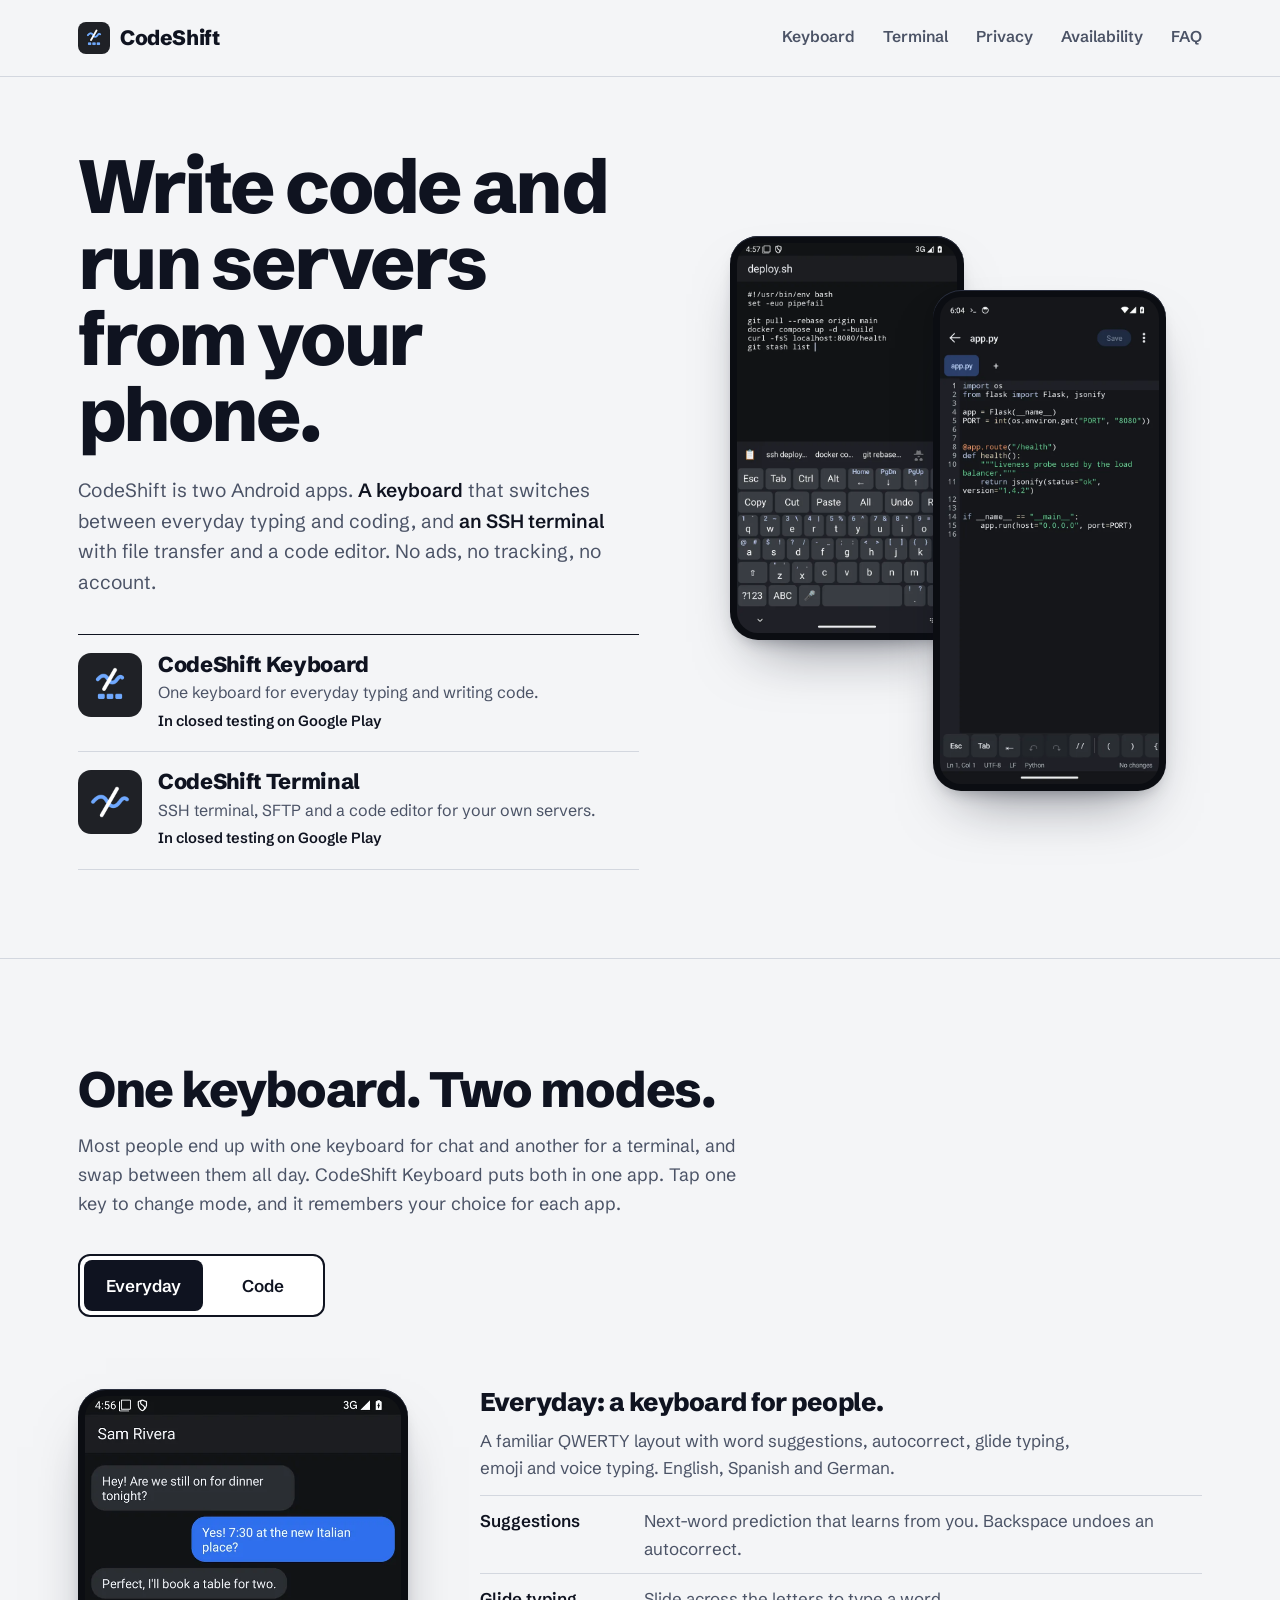
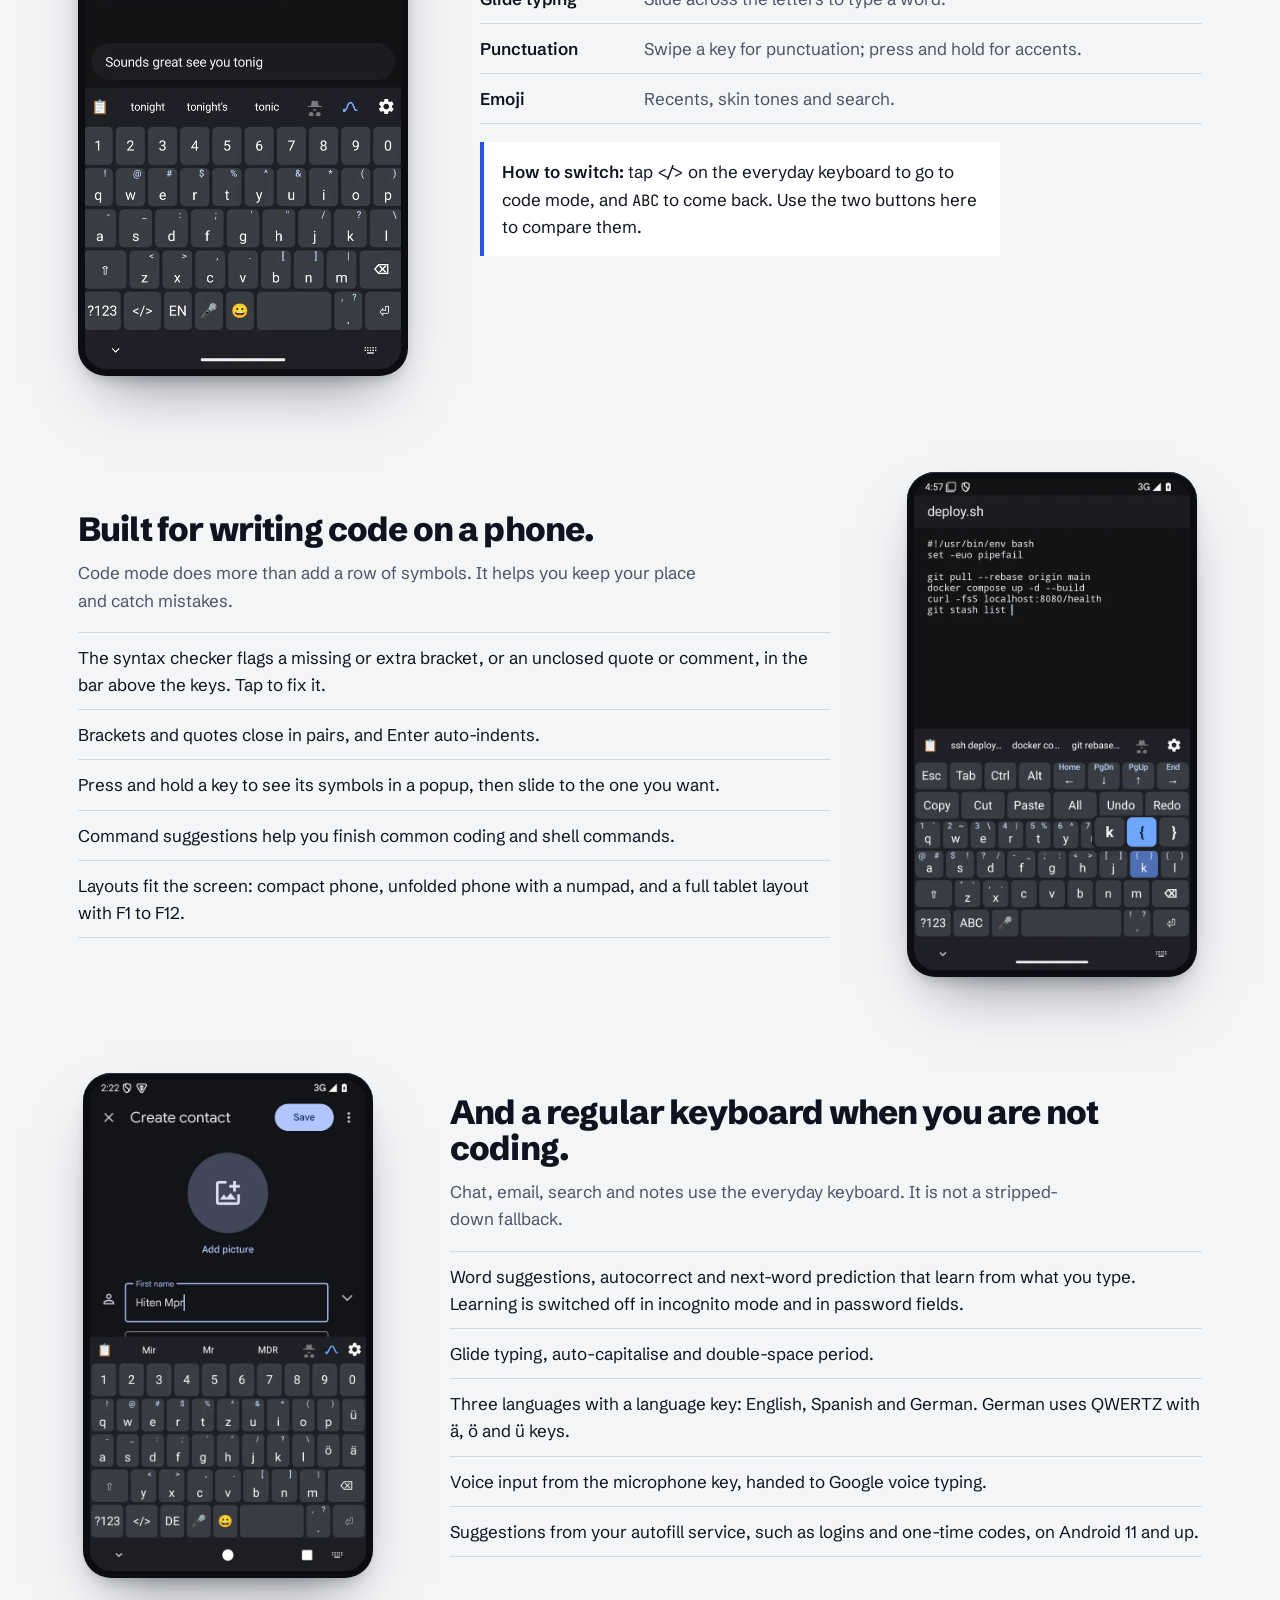
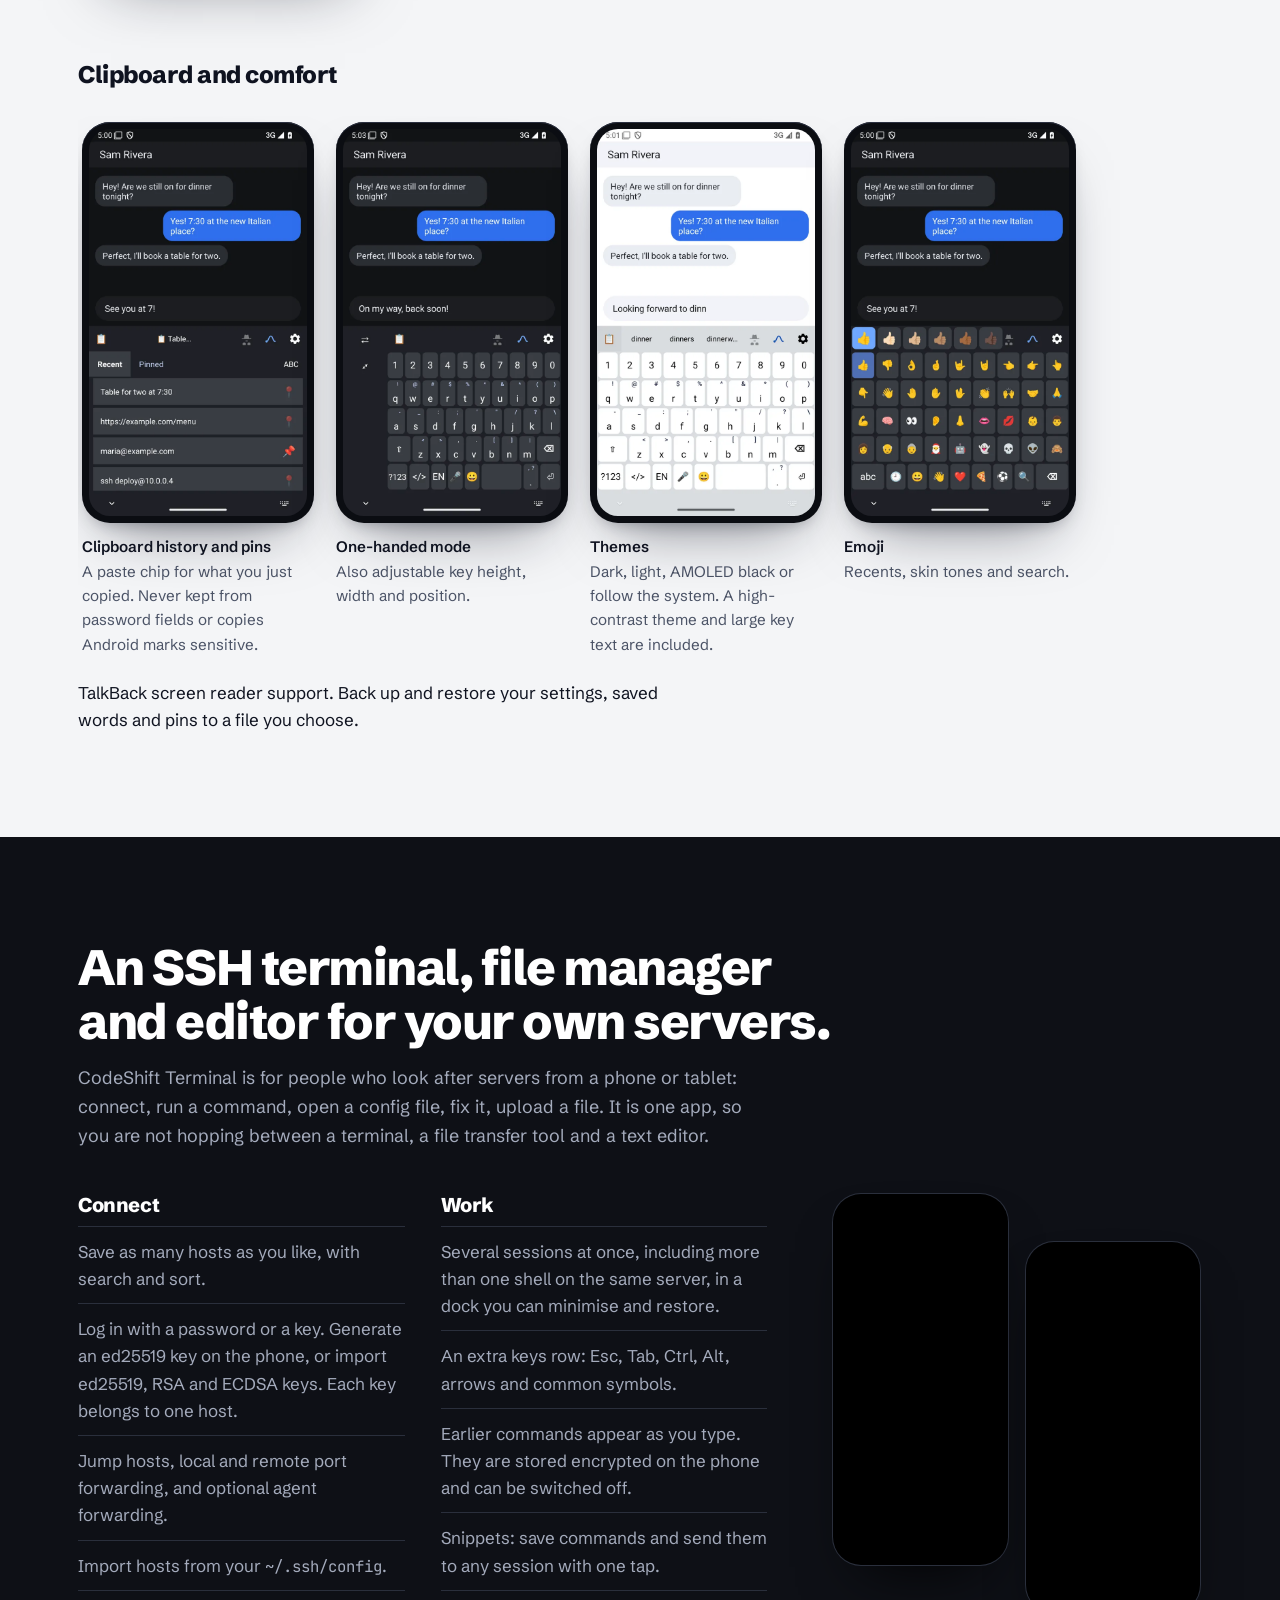
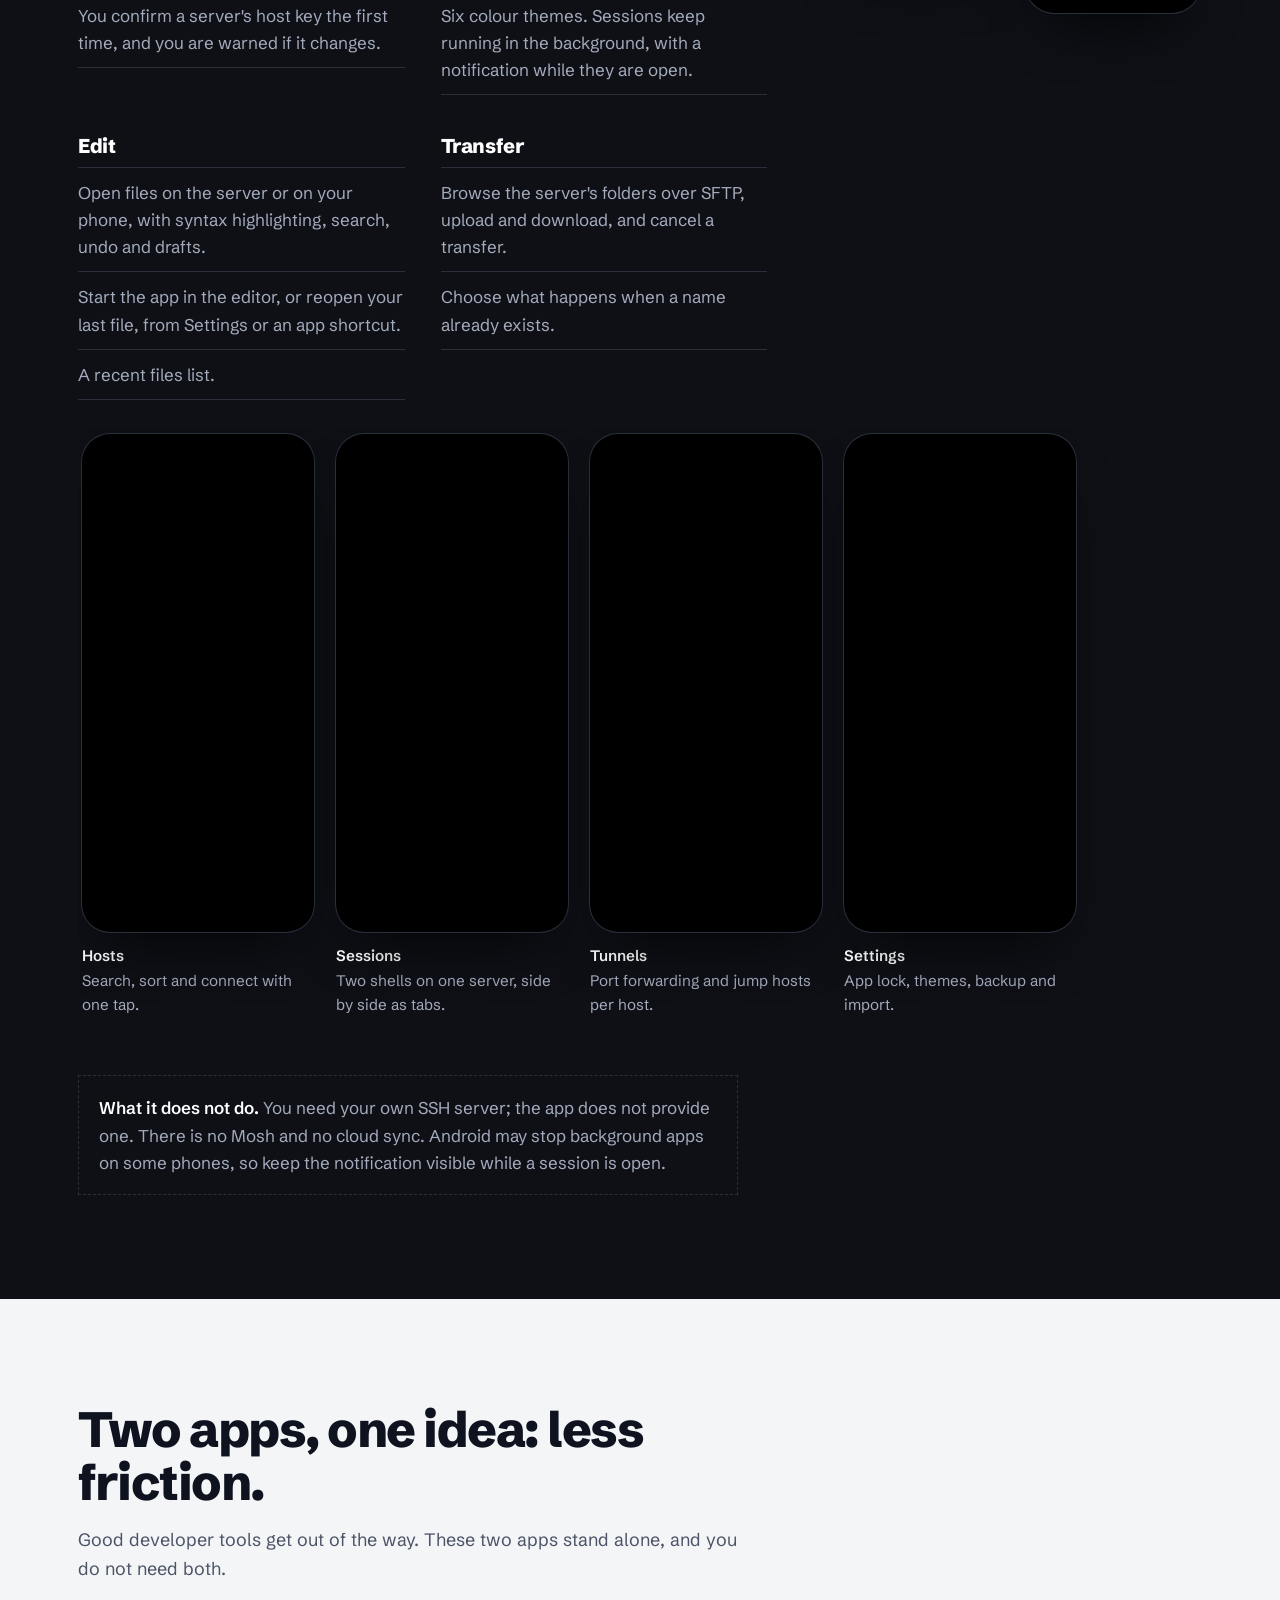
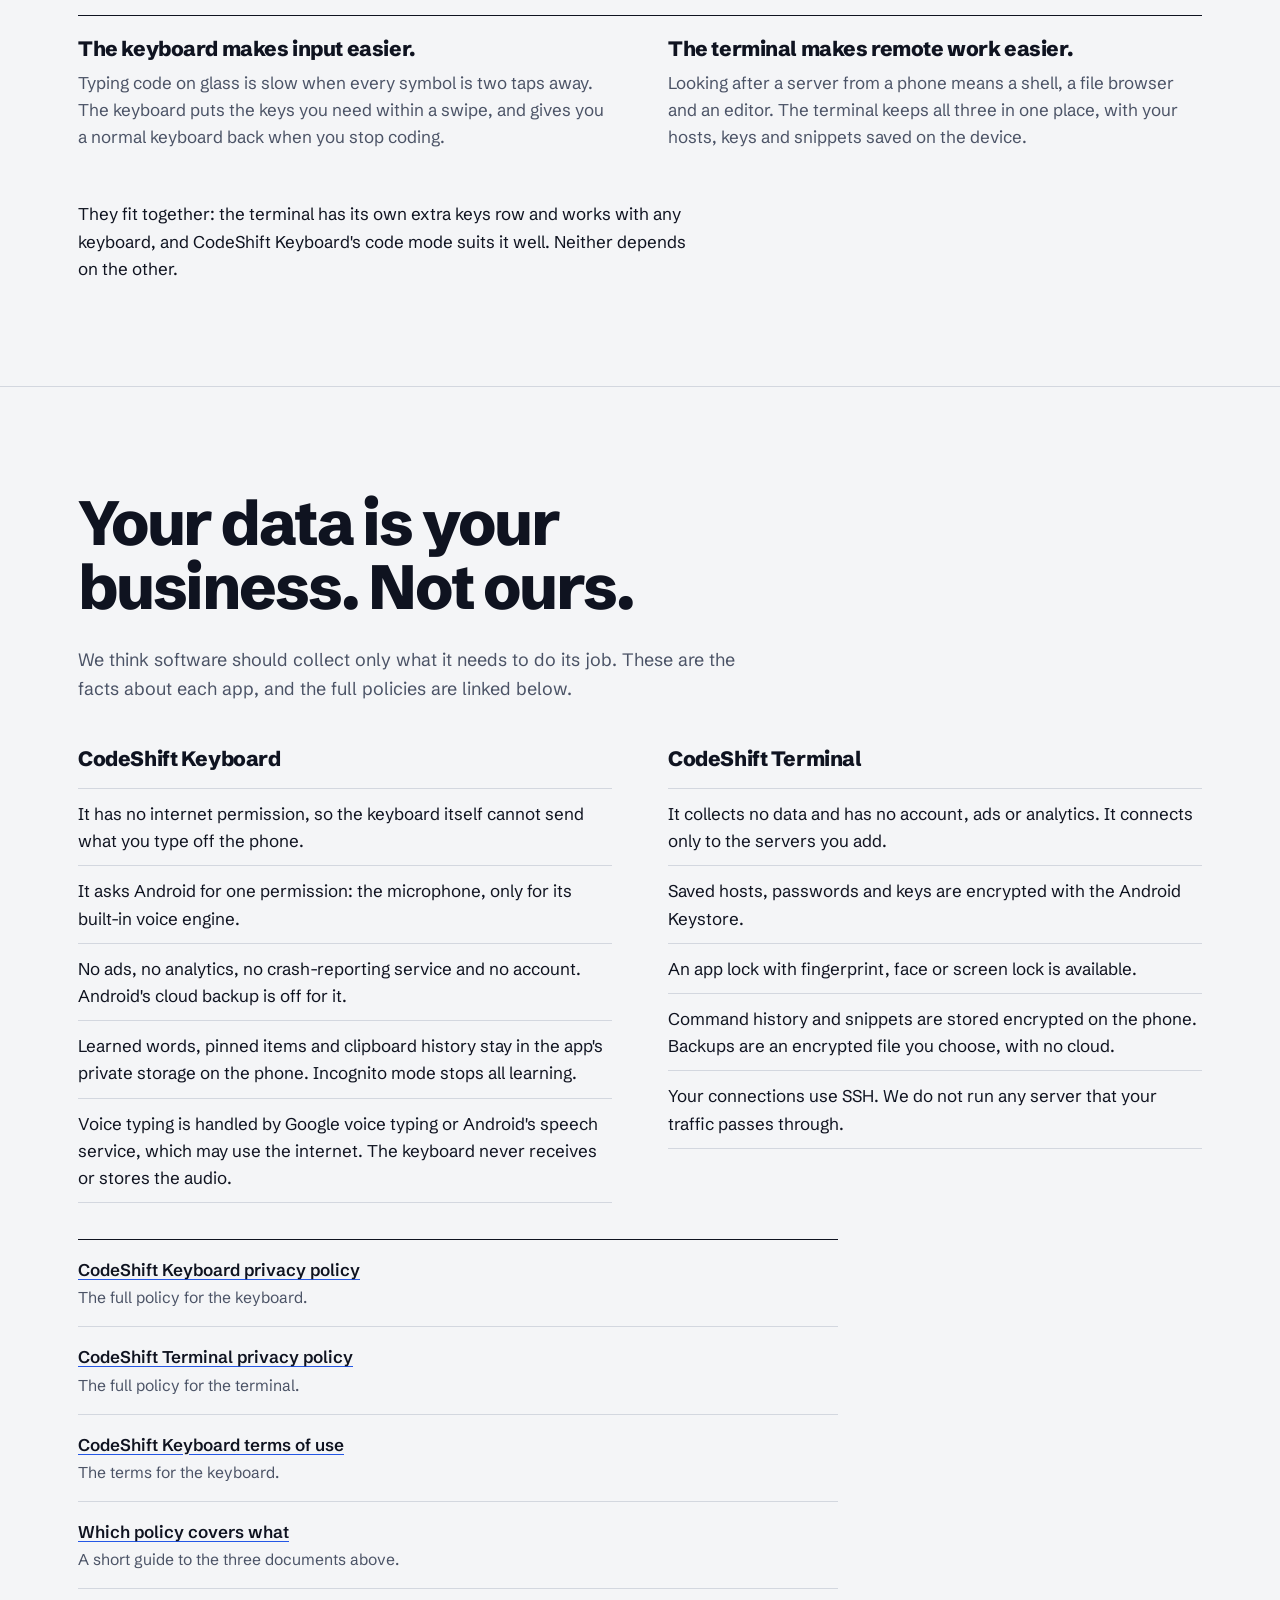
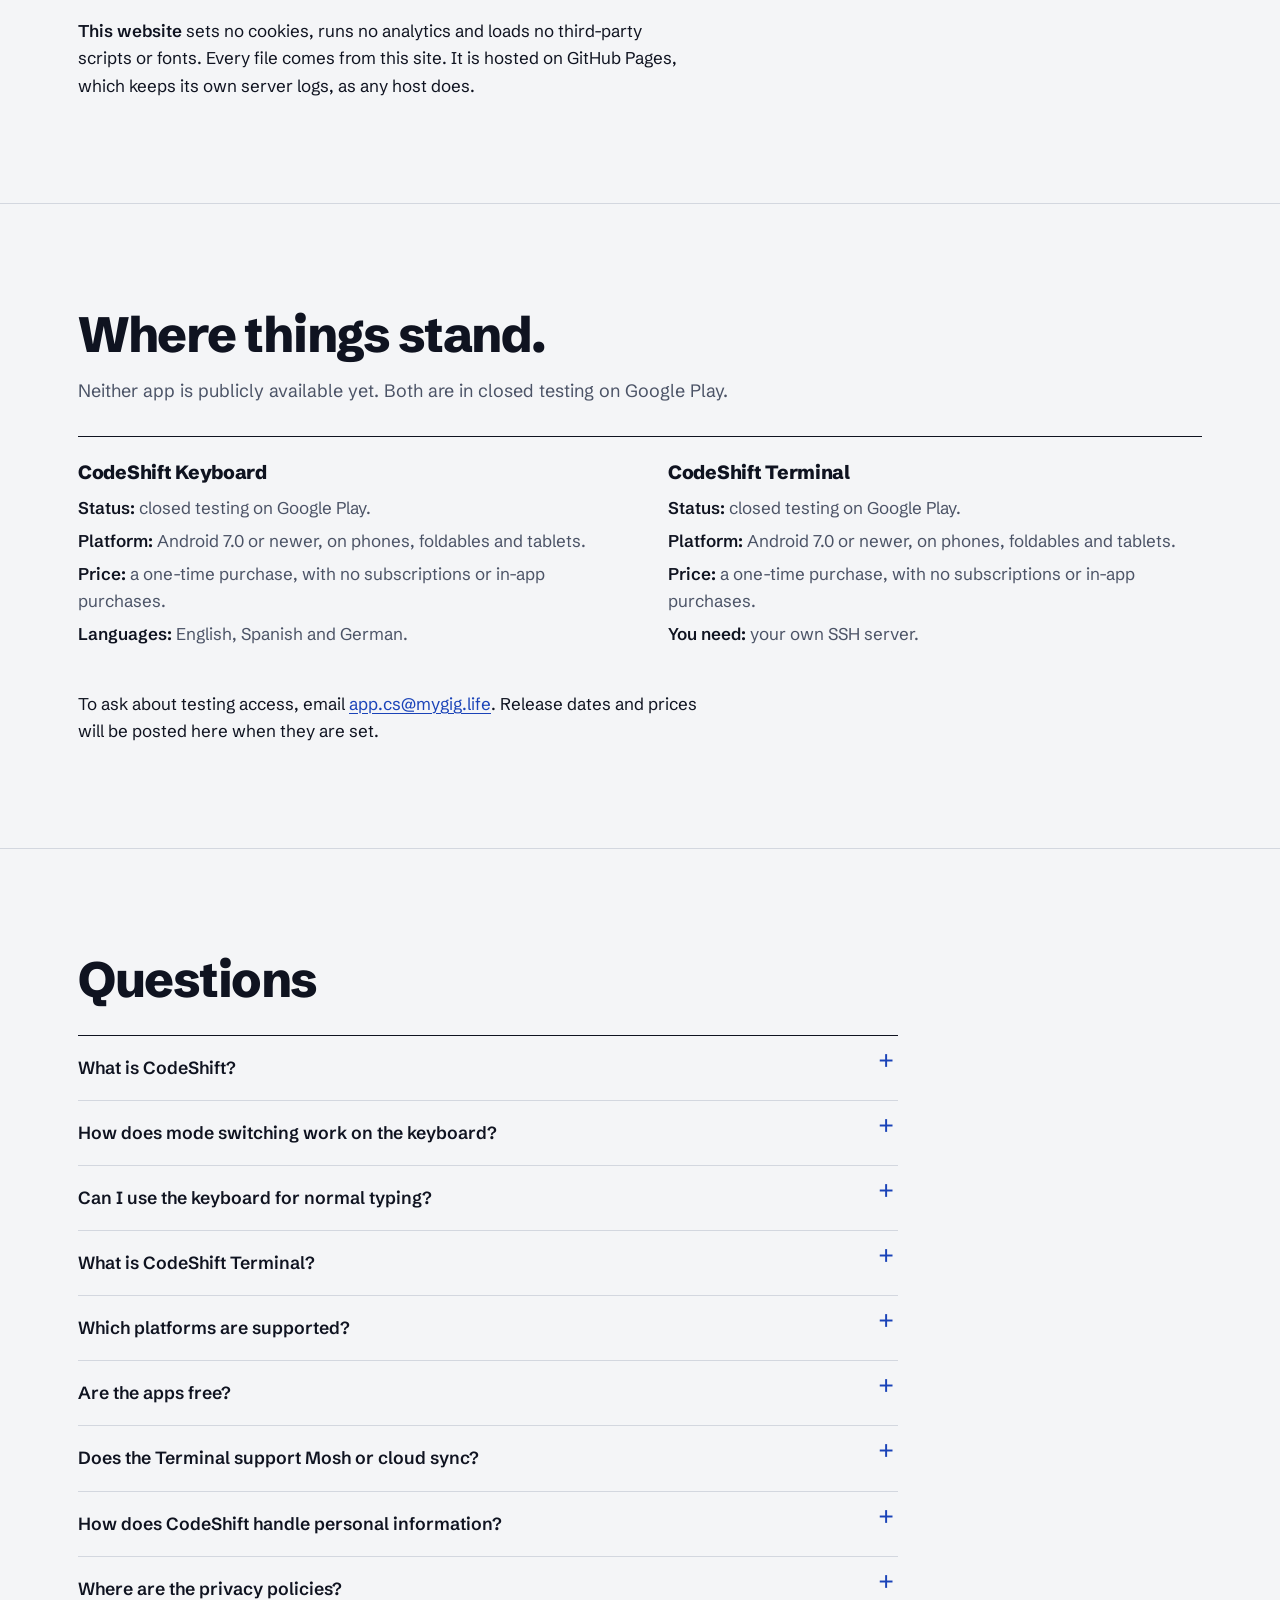
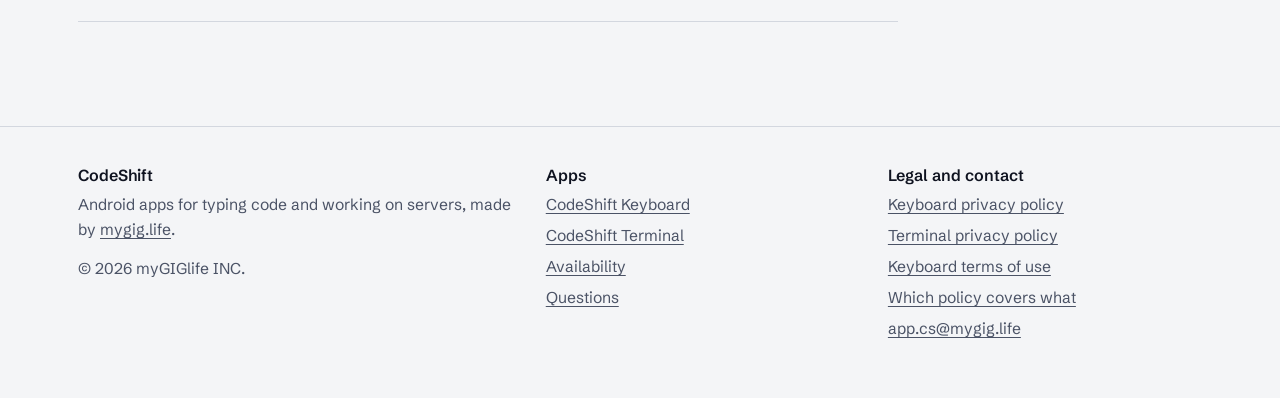
==== index.html @ 11c329df "CodeShift website: home, privacy guide, design notes Co-Authored-By: Claude Sonnet 5.5 <noreply@anth" ====
<!doctype html>
<html lang="en">
<head>
<meta charset="utf-8">
<meta name="viewport" content="width=device-width, initial-scale=1">
<title>CodeShift: a coding keyboard and an SSH terminal for Android</title>
<meta name="description" content="CodeShift makes two Android apps: a keyboard that switches between everyday typing and coding, and an SSH terminal with SFTP and a code editor. No ads, no tracking, no account.">
<link rel="canonical" href="https://css.mygig.life/">
<meta name="theme-color" content="#f4f5f7">
<meta property="og:type" content="website">
<meta property="og:site_name" content="CodeShift">
<meta property="og:title" content="CodeShift: a coding keyboard and an SSH terminal for Android">
<meta property="og:description" content="One keyboard for everyday typing and writing code. One terminal for your own servers. No ads, no tracking, no account.">
<meta property="og:url" content="https://css.mygig.life/">
<meta property="og:image" content="https://css.mygig.life/img/og.png">
<meta property="og:image:width" content="1200">
<meta property="og:image:height" content="630">
<meta property="og:image:alt" content="CodeShift Keyboard in code mode next to the CodeShift Terminal editor">
<meta name="twitter:card" content="summary_large_image">
<meta http-equiv="Content-Security-Policy" content="default-src 'none'; img-src 'self'; style-src 'self'; font-src 'self'; base-uri 'none'; form-action 'none'">
<link rel="icon" type="image/png" href="favicon.png">
<link rel="preload" href="fonts/schibsted-grotesk-latin-800-normal.woff2" as="font" type="font/woff2" crossorigin>
<link rel="preload" href="fonts/schibsted-grotesk-latin-400-normal.woff2" as="font" type="font/woff2" crossorigin>
<link rel="stylesheet" href="styles.css">
</head>
<body>
<a class="skip" href="#main">Skip to content</a>

<header class="top">
  <div class="wrap">
    <a class="brand" href="/"><img src="img/icon-keyboard-64.png" width="32" height="32" alt="">CodeShift</a>
    <nav class="nav" aria-label="Main">
      <a href="#keyboard">Keyboard</a>
      <a href="#terminal">Terminal</a>
      <a href="#privacy">Privacy</a>
      <a href="#availability">Availability</a>
      <a href="#faq">FAQ</a>
    </nav>
  </div>
</header>

<main id="main">

<section class="hero" aria-labelledby="h1">
  <div class="wrap hero__grid">
    <div>
      <h1 id="h1">Write code and run servers from your phone.</h1>
      <p class="hero__lead">CodeShift is two Android apps. <strong>A keyboard</strong> that switches between everyday typing and coding, and <strong>an SSH terminal</strong> with file transfer and a code editor. No ads, no tracking, no account.</p>
      <div class="entries">
        <a class="entry" href="#keyboard">
          <img src="img/icon-keyboard.png" width="64" height="64" alt="">
          <h2>CodeShift Keyboard</h2>
          <p>One keyboard for everyday typing and writing code.</p>
          <p class="status">In closed testing on Google Play</p>
        </a>
        <a class="entry" href="#terminal">
          <img src="img/icon-terminal.png" width="64" height="64" alt="">
          <h2>CodeShift Terminal</h2>
          <p>SSH terminal, SFTP and a code editor for your own servers.</p>
          <p class="status">In closed testing on Google Play</p>
        </a>
      </div>
    </div>
    <div class="duo">
      <div class="phone"><img src="img/kb-code.webp" width="640" height="1138" alt="CodeShift Keyboard in code mode on a phone, with Esc, Tab, Ctrl and Alt keys, arrow keys and symbols on every letter key, under a shell script"></div>
      <div class="phone"><img src="img/tm-editor.webp" width="640" height="1422" alt="CodeShift Terminal editing a Python file with syntax highlighting, tabs and a row of code keys" loading="eager"></div>
    </div>
  </div>
</section>

<section id="keyboard" class="ruled" aria-labelledby="kb-h">
  <div class="wrap">
    <div class="section-head">
      <h2 id="kb-h">One keyboard. Two modes.</h2>
      <p>Most people end up with one keyboard for chat and another for a terminal, and swap between them all day. CodeShift Keyboard puts both in one app. Tap one key to change mode, and it remembers your choice for each app.</p>
    </div>

    <div class="mode">
      <input type="radio" name="mode" id="m-everyday" checked>
      <input type="radio" name="mode" id="m-code">
      <div class="mode__grid">
        <fieldset class="switch">
          <legend>Keyboard mode</legend>
          <label for="m-everyday">Everyday</label>
          <label for="m-code">Code</label>
        </fieldset>
        <div class="stage">
          <div class="phone">
            <img class="shot-everyday" src="img/kb-everyday.webp" width="640" height="1138" alt="The everyday keyboard: a number row, QWERTY letters with swipe symbols, a language key and an emoji key, with word suggestions above">
            <img class="shot-code" src="img/kb-code.webp" width="640" height="1138" alt="The code keyboard: Esc, Tab, Ctrl, Alt and arrow keys, a row of Copy, Cut, Paste, All, Undo and Redo, and symbols on every letter key">
          </div>
        </div>
        <div class="mode__text">
          <div class="when when-everyday">
            <h3>Everyday: a keyboard for people.</h3>
            <p>A familiar QWERTY layout with word suggestions, autocorrect, glide typing, emoji and voice typing. English, Spanish and German.</p>
            <ul class="changes">
              <li><b>Suggestions</b><span>Next-word prediction that learns from you. Backspace undoes an autocorrect.</span></li>
              <li><b>Glide typing</b><span>Slide across the letters to type a word.</span></li>
              <li><b>Punctuation</b><span>Swipe a key for punctuation; press and hold for accents.</span></li>
              <li><b>Emoji</b><span>Recents, skin tones and search.</span></li>
            </ul>
          </div>
          <div class="when when-code">
            <h3>Code: the keys a terminal needs.</h3>
            <p>Esc, Tab, Ctrl and Alt stay on screen. Brackets, braces, pipes and digits sit one swipe away on the letter keys. Copy, paste and undo are one tap.</p>
            <ul class="changes">
              <li><b>Modifiers</b><span>Esc, Tab, Ctrl and Alt always visible. Ctrl and Alt combinations work in terminal apps such as Termux.</span></li>
              <li><b>Movement</b><span>Arrow keys, with Home, End, PgUp and PgDn a swipe away.</span></li>
              <li><b>Editing</b><span>Copy, Cut, Paste, Select all, Undo and Redo on one row.</span></li>
              <li><b>Symbols</b><span>Swipe any key for a symbol or number. Press and hold for the choices.</span></li>
            </ul>
          </div>
          <p class="howto"><strong>How to switch:</strong> tap <span class="mono">&lt;/&gt;</span> on the everyday keyboard to go to code mode, and <span class="mono">ABC</span> to come back. Use the two buttons here to compare them.</p>
        </div>
      </div>
    </div>

    <div class="band">
      <div class="band__text">
        <h3>Built for writing code on a phone.</h3>
        <p class="band__lead">Code mode does more than add a row of symbols. It helps you keep your place and catch mistakes.</p>
        <ul class="facts">
          <li>The syntax checker flags a missing or extra bracket, or an unclosed quote or comment, in the bar above the keys. Tap to fix it.</li>
          <li>Brackets and quotes close in pairs, and Enter auto-indents.</li>
          <li>Press and hold a key to see its symbols in a popup, then slide to the one you want.</li>
          <li>Command suggestions help you finish common coding and shell commands.</li>
          <li>Layouts fit the screen: compact phone, unfolded phone with a numpad, and a full tablet layout with F1 to F12.</li>
        </ul>
      </div>
      <div class="shot phone"><img src="img/kb-popup.webp" width="640" height="1138" alt="Code mode with the press-and-hold popup open on the K key, showing the opening and closing brace" loading="lazy"></div>
    </div>

    <div class="band band--flip">
      <div class="band__text">
        <h3>And a regular keyboard when you are not coding.</h3>
        <p class="band__lead">Chat, email, search and notes use the everyday keyboard. It is not a stripped-down fallback.</p>
        <ul class="facts">
          <li>Word suggestions, autocorrect and next-word prediction that learn from what you type. Learning is switched off in incognito mode and in password fields.</li>
          <li>Glide typing, auto-capitalise and double-space period.</li>
          <li>Three languages with a language key: English, Spanish and German. German uses QWERTZ with ä, ö and ü keys.</li>
          <li>Voice input from the microphone key, handed to Google voice typing.</li>
          <li>Suggestions from your autofill service, such as logins and one-time codes, on Android 11 and up.</li>
        </ul>
      </div>
      <div class="shot phone"><img src="img/kb-lang.webp" width="640" height="1138" alt="The everyday keyboard in German with QWERTZ letters and ä, ö and ü keys while adding a contact" loading="lazy"></div>
    </div>

    <h3 class="subhead">Clipboard and comfort</h3>
    <div class="strip" role="group" aria-label="Clipboard and comfort screenshots" tabindex="0">
      <figure>
        <div class="phone"><img src="img/kb-clipboard.webp" width="640" height="1138" alt="Clipboard panel with Recent and Pinned tabs listing copied text" loading="lazy"></div>
        <figcaption><b>Clipboard history and pins</b>A paste chip for what you just copied. Never kept from password fields or copies Android marks sensitive.</figcaption>
      </figure>
      <figure>
        <div class="phone"><img src="img/kb-onehand.webp" width="640" height="1138" alt="One-handed mode with the keyboard shifted to one side and a thumb rail" loading="lazy"></div>
        <figcaption><b>One-handed mode</b>Also adjustable key height, width and position.</figcaption>
      </figure>
      <figure>
        <div class="phone"><img src="img/kb-light.webp" width="640" height="1138" alt="The keyboard in the light theme" loading="lazy"></div>
        <figcaption><b>Themes</b>Dark, light, AMOLED black or follow the system. A high-contrast theme and large key text are included.</figcaption>
      </figure>
      <figure>
        <div class="phone"><img src="img/kb-emoji.webp" width="640" height="1138" alt="Emoji panel with skin tone choices and a search key" loading="lazy"></div>
        <figcaption><b>Emoji</b>Recents, skin tones and search.</figcaption>
      </figure>
    </div>
    <p>TalkBack screen reader support. Back up and restore your settings, saved words and pins to a file you choose.</p>
  </div>
</section>

<section id="terminal" class="night" aria-labelledby="tm-h">
  <div class="wrap">
    <div class="section-head">
      <h2 id="tm-h">An SSH terminal, file manager and editor for your own servers.</h2>
      <p>CodeShift Terminal is for people who look after servers from a phone or tablet: connect, run a command, open a config file, fix it, upload a file. It is one app, so you are not hopping between a terminal, a file transfer tool and a text editor.</p>
    </div>

    <div class="t-grid">
      <div class="t-cols">
        <div>
          <h3>Connect</h3>
          <ul class="facts">
            <li>Save as many hosts as you like, with search and sort.</li>
            <li>Log in with a password or a key. Generate an ed25519 key on the phone, or import ed25519, RSA and ECDSA keys. Each key belongs to one host.</li>
            <li>Jump hosts, local and remote port forwarding, and optional agent forwarding.</li>
            <li>Import hosts from your <code>~/.ssh/config</code>.</li>
            <li>You confirm a server's host key the first time, and you are warned if it changes.</li>
          </ul>
        </div>
        <div>
          <h3>Work</h3>
          <ul class="facts">
            <li>Several sessions at once, including more than one shell on the same server, in a dock you can minimise and restore.</li>
            <li>An extra keys row: Esc, Tab, Ctrl, Alt, arrows and common symbols.</li>
            <li>Earlier commands appear as you type. They are stored encrypted on the phone and can be switched off.</li>
            <li>Snippets: save commands and send them to any session with one tap.</li>
            <li>Six colour themes. Sessions keep running in the background, with a notification while they are open.</li>
          </ul>
        </div>
        <div>
          <h3>Edit</h3>
          <ul class="facts">
            <li>Open files on the server or on your phone, with syntax highlighting, search, undo and drafts.</li>
            <li>Start the app in the editor, or reopen your last file, from Settings or an app shortcut.</li>
            <li>A recent files list.</li>
          </ul>
        </div>
        <div>
          <h3>Transfer</h3>
          <ul class="facts">
            <li>Browse the server's folders over SFTP, upload and download, and cancel a transfer.</li>
            <li>Choose what happens when a name already exists.</li>
          </ul>
        </div>
      </div>
      <div class="t-shots">
        <div class="phone"><img src="img/tm-session.webp" width="640" height="1422" alt="A live SSH session on a server running ls and cat, with command suggestions and an extra keys row above the keyboard" loading="lazy"></div>
        <div class="phone"><img src="img/tm-files.webp" width="640" height="1422" alt="The file browser showing the server's home folder with a Phone and Server switch and an Upload files button" loading="lazy"></div>
      </div>
    </div>

    <div class="strip" role="group" aria-label="More Terminal screenshots" tabindex="0">
      <figure>
        <div class="phone"><img src="img/tm-hosts.webp" width="640" height="1422" alt="The Hosts screen with a search box and saved servers, each with Terminal and Files buttons" loading="lazy"></div>
        <figcaption><b>Hosts</b>Search, sort and connect with one tap.</figcaption>
      </figure>
      <figure>
        <div class="phone"><img src="img/tm-sessions.webp" width="640" height="1422" alt="Two shells open on the same server as tabs at the top of the terminal" loading="lazy"></div>
        <figcaption><b>Sessions</b>Two shells on one server, side by side as tabs.</figcaption>
      </figure>
      <figure>
        <div class="phone"><img src="img/tm-tunnels.webp" width="640" height="1422" alt="The Forwarding screen listing port forwards and a jump host" loading="lazy"></div>
        <figcaption><b>Tunnels</b>Port forwarding and jump hosts per host.</figcaption>
      </figure>
      <figure>
        <div class="phone"><img src="img/tm-settings.webp" width="640" height="1422" alt="The Settings screen with Appearance, Terminal, Start screen, Security and Data and backup" loading="lazy"></div>
        <figcaption><b>Settings</b>App lock, themes, backup and import.</figcaption>
      </figure>
    </div>

    <p class="limits"><strong>What it does not do.</strong> You need your own SSH server; the app does not provide one. There is no Mosh and no cloud sync. Android may stop background apps on some phones, so keep the notification visible while a session is open.</p>
  </div>
</section>

<section aria-labelledby="ph-h">
  <div class="wrap">
    <div class="section-head">
      <h2 id="ph-h">Two apps, one idea: less friction.</h2>
      <p>Good developer tools get out of the way. These two apps stand alone, and you do not need both.</p>
    </div>
    <div class="pair">
      <div>
        <h3>The keyboard makes input easier.</h3>
        <p>Typing code on glass is slow when every symbol is two taps away. The keyboard puts the keys you need within a swipe, and gives you a normal keyboard back when you stop coding.</p>
      </div>
      <div>
        <h3>The terminal makes remote work easier.</h3>
        <p>Looking after a server from a phone means a shell, a file browser and an editor. The terminal keeps all three in one place, with your hosts, keys and snippets saved on the device.</p>
      </div>
    </div>
    <p class="after">They fit together: the terminal has its own extra keys row and works with any keyboard, and CodeShift Keyboard's code mode suits it well. Neither depends on the other.</p>
  </div>
</section>

<section id="privacy" class="ruled" aria-labelledby="pv-h">
  <div class="wrap">
    <h2 id="pv-h" class="statement">Your data is your business. Not ours.</h2>
    <p class="lede">We think software should collect only what it needs to do its job. These are the facts about each app, and the full policies are linked below.</p>
    <div class="priv">
      <div>
        <h3>CodeShift Keyboard</h3>
        <ul class="facts">
          <li>It has no internet permission, so the keyboard itself cannot send what you type off the phone.</li>
          <li>It asks Android for one permission: the microphone, only for its built-in voice engine.</li>
          <li>No ads, no analytics, no crash-reporting service and no account. Android's cloud backup is off for it.</li>
          <li>Learned words, pinned items and clipboard history stay in the app's private storage on the phone. Incognito mode stops all learning.</li>
          <li>Voice typing is handled by Google voice typing or Android's speech service, which may use the internet. The keyboard never receives or stores the audio.</li>
        </ul>
      </div>
      <div>
        <h3>CodeShift Terminal</h3>
        <ul class="facts">
          <li>It collects no data and has no account, ads or analytics. It connects only to the servers you add.</li>
          <li>Saved hosts, passwords and keys are encrypted with the Android Keystore.</li>
          <li>An app lock with fingerprint, face or screen lock is available.</li>
          <li>Command history and snippets are stored encrypted on the phone. Backups are an encrypted file you choose, with no cloud.</li>
          <li>Your connections use SSH. We do not run any server that your traffic passes through.</li>
        </ul>
      </div>
    </div>
    <div class="policies">
      <a href="https://codeshift.mygig.life/privacy/"><b>CodeShift Keyboard privacy policy</b><span>The full policy for the keyboard.</span></a>
      <a href="https://codeshift.mygig.life/terminal/privacy/"><b>CodeShift Terminal privacy policy</b><span>The full policy for the terminal.</span></a>
      <a href="https://codeshift.mygig.life/terms/"><b>CodeShift Keyboard terms of use</b><span>The terms for the keyboard.</span></a>
      <a href="privacy/"><b>Which policy covers what</b><span>A short guide to the three documents above.</span></a>
    </div>
    <p class="after"><strong>This website</strong> sets no cookies, runs no analytics and loads no third-party scripts or fonts. Every file comes from this site. It is hosted on GitHub Pages, which keeps its own server logs, as any host does.</p>
  </div>
</section>

<section id="availability" class="ruled" aria-labelledby="av-h">
  <div class="wrap">
    <div class="section-head">
      <h2 id="av-h">Where things stand.</h2>
      <p>Neither app is publicly available yet. Both are in closed testing on Google Play.</p>
    </div>
    <div class="avail">
      <dl>
        <dt>CodeShift Keyboard</dt>
        <dd><b>Status:</b> closed testing on Google Play.</dd>
        <dd><b>Platform:</b> Android 7.0 or newer, on phones, foldables and tablets.</dd>
        <dd><b>Price:</b> a one-time purchase, with no subscriptions or in-app purchases.</dd>
        <dd><b>Languages:</b> English, Spanish and German.</dd>
      </dl>
      <dl>
        <dt>CodeShift Terminal</dt>
        <dd><b>Status:</b> closed testing on Google Play.</dd>
        <dd><b>Platform:</b> Android 7.0 or newer, on phones, foldables and tablets.</dd>
        <dd><b>Price:</b> a one-time purchase, with no subscriptions or in-app purchases.</dd>
        <dd><b>You need:</b> your own SSH server.</dd>
      </dl>
    </div>
    <p class="avail-note">To ask about testing access, email <a href="mailto:app.cs@mygig.life">app.cs@mygig.life</a>. Release dates and prices will be posted here when they are set.</p>
  </div>
</section>

<section id="faq" class="ruled" aria-labelledby="fq-h">
  <div class="wrap">
    <div class="section-head"><h2 id="fq-h">Questions</h2></div>
    <div class="faq">
      <details><summary>What is CodeShift?</summary><div class="a"><p>CodeShift is a pair of Android apps for people who write code and manage servers on a phone: CodeShift Keyboard and CodeShift Terminal. They are separate apps from the same developer, mygig.life.</p></div></details>
      <details><summary>How does mode switching work on the keyboard?</summary><div class="a"><p>Tap the <span class="mono">&lt;/&gt;</span> key to switch to code mode and <span class="mono">ABC</span> to switch back. The keyboard remembers the mode for each app, so a terminal app can stay in code mode while a messaging app stays in everyday mode.</p></div></details>
      <details><summary>Can I use the keyboard for normal typing?</summary><div class="a"><p>Yes. The everyday mode is a full QWERTY keyboard with suggestions, autocorrect, glide typing, emoji and voice typing, in English, Spanish and German.</p></div></details>
      <details><summary>What is CodeShift Terminal?</summary><div class="a"><p>An SSH terminal, an SFTP file manager and a code editor in one Android app. You connect to servers you already have, run commands, edit files on the server or on your phone, and move files between the two.</p></div></details>
      <details><summary>Which platforms are supported?</summary><div class="a"><p>Android 7.0 and newer, on phones, foldables and tablets. There is no iPhone, desktop or web version.</p></div></details>
      <details><summary>Are the apps free?</summary><div class="a"><p>No. Each is a one-time purchase, with no subscriptions, no in-app purchases and no ads. The prices will be set when each app is released.</p></div></details>
      <details><summary>Does the Terminal support Mosh or cloud sync?</summary><div class="a"><p>No. It does not include Mosh, and there is no cloud sync. Your hosts, keys and snippets live on your device. You can move them to another phone with an encrypted backup file.</p></div></details>
      <details><summary>How does CodeShift handle personal information?</summary><div class="a"><p>Neither app has ads, analytics or an account. The keyboard has no internet permission, and the terminal connects only to the servers you add. See the privacy section above for details.</p></div></details>
      <details><summary>Where are the privacy policies?</summary><div class="a"><p>The keyboard policy is at <a href="https://codeshift.mygig.life/privacy/">codeshift.mygig.life/privacy</a>, and the terminal policy is at <a href="https://codeshift.mygig.life/terminal/privacy/">codeshift.mygig.life/terminal/privacy</a>. <a href="privacy/">This guide</a> explains which one covers which app.</p></div></details>
    </div>
  </div>
</section>

</main>

<footer class="foot">
  <div class="wrap">
    <div>
      <h2>CodeShift</h2>
      <p class="legal">Android apps for typing code and working on servers, made by <a href="https://mygig.life">mygig.life</a>.</p>
      <p class="legal copy">© 2026 myGIGlife INC.</p>
    </div>
    <div>
      <h2>Apps</h2>
      <ul>
        <li><a href="#keyboard">CodeShift Keyboard</a></li>
        <li><a href="#terminal">CodeShift Terminal</a></li>
        <li><a href="#availability">Availability</a></li>
        <li><a href="#faq">Questions</a></li>
      </ul>
    </div>
    <div>
      <h2>Legal and contact</h2>
      <ul>
        <li><a href="https://codeshift.mygig.life/privacy/">Keyboard privacy policy</a></li>
        <li><a href="https://codeshift.mygig.life/terminal/privacy/">Terminal privacy policy</a></li>
        <li><a href="https://codeshift.mygig.life/terms/">Keyboard terms of use</a></li>
        <li><a href="privacy/">Which policy covers what</a></li>
        <li><a href="mailto:app.cs@mygig.life">app.cs@mygig.life</a></li>
      </ul>
    </div>
  </div>
</footer>
</body>
</html>
---- styles.css ----
/* CodeShift website. Self-hosted fonts, no third-party requests. */
@font-face { font-family: "Schibsted Grotesk"; font-weight: 400; font-style: normal; font-display: swap; src: url("fonts/schibsted-grotesk-latin-400-normal.woff2") format("woff2"); }
@font-face { font-family: "Schibsted Grotesk"; font-weight: 600; font-style: normal; font-display: swap; src: url("fonts/schibsted-grotesk-latin-600-normal.woff2") format("woff2"); }
@font-face { font-family: "Schibsted Grotesk"; font-weight: 800; font-style: normal; font-display: swap; src: url("fonts/schibsted-grotesk-latin-800-normal.woff2") format("woff2"); }
@font-face { font-family: "JetBrains Mono"; font-weight: 400; font-style: normal; font-display: swap; src: url("fonts/jetbrains-mono-latin-400-normal.woff2") format("woff2"); }

:root {
  --paper: #f4f5f7;
  --paper-2: #e9ebef;
  --ink: #0f1320;
  --slate: #4b5366;
  --line: #d3d7df;
  --cobalt: #2457e6;
  --cobalt-ink: #1a43b8;
  --night: #0e1016;
  --night-2: #181b24;
  --night-line: #2a2f3c;
  --night-text: #e8eaf0;
  --night-muted: #a4abbc;
  --sky: #9bb8ff;
  --font: "Schibsted Grotesk", system-ui, -apple-system, "Segoe UI", Roboto, sans-serif;
  --mono: "JetBrains Mono", ui-monospace, SFMono-Regular, Menlo, Consolas, monospace;
  --gutter: 20px;
  --wrap: 1180px;
}

*, *::before, *::after { box-sizing: border-box; }
html { -webkit-text-size-adjust: 100%; scroll-behavior: smooth; scroll-padding-top: 16px; }
body { margin: 0; background: var(--paper); color: var(--ink); font: 400 1.0625rem/1.6 var(--font); text-rendering: optimizeLegibility; }
img { display: block; max-width: 100%; height: auto; }
a { color: var(--cobalt-ink); text-underline-offset: 3px; text-decoration-thickness: 1px; }
a:hover { text-decoration-thickness: 2px; }
:focus-visible { outline: 3px solid var(--cobalt); outline-offset: 3px; border-radius: 3px; }
.night :focus-visible { outline-color: var(--sky); }
h1, h2, h3 { margin: 0; line-height: 1.08; letter-spacing: -0.02em; font-weight: 800; }
p { margin: 0; max-width: 62ch; }
ul { margin: 0; padding: 0; list-style: none; }
code, .mono { font-family: var(--mono); font-size: 0.92em; }

.wrap { width: 100%; max-width: var(--wrap); margin-inline: auto; padding-inline: var(--gutter); }
.skip { position: absolute; left: -999px; top: 8px; background: var(--ink); color: #fff; padding: 10px 14px; z-index: 10; border-radius: 4px; }
.skip:focus { left: 8px; }

/* Header */
.top { border-bottom: 1px solid var(--line); }
.top .wrap { display: flex; flex-wrap: wrap; align-items: center; gap: 4px 28px; padding-block: 14px 0; }
.brand { display: flex; align-items: center; gap: 10px; text-decoration: none; color: var(--ink); font-weight: 800; font-size: 1.3rem; letter-spacing: -0.02em; padding-bottom: 12px; }
.brand img { width: 32px; height: 32px; border-radius: 8px; }
.nav { display: flex; flex-wrap: wrap; gap: 0 20px; flex-basis: 100%; }
.nav a { color: var(--slate); text-decoration: none; font-weight: 600; font-size: 0.98rem; padding: 10px 0 12px; border-bottom: 3px solid transparent; white-space: nowrap; }
.nav a:hover { color: var(--ink); border-bottom-color: var(--cobalt); }
.nav a[aria-current="page"] { color: var(--ink); border-bottom-color: var(--ink); }

/* Hero */
.hero { padding-block: 44px 56px; }
.hero__grid { display: grid; gap: 40px; }
.hero h1 { font-size: clamp(2.35rem, 7.4vw, 4.7rem); line-height: 1.01; letter-spacing: -0.035em; max-width: 13ch; }
.hero__lead { margin-top: 22px; font-size: 1.2rem; color: var(--slate); max-width: 44ch; }
.hero__lead strong { color: var(--ink); font-weight: 600; }
.entries { margin-top: 36px; display: grid; gap: 0; border-top: 1px solid var(--ink); }
.entry { display: grid; grid-template-columns: 56px 1fr; gap: 4px 16px; padding: 18px 0; border-bottom: 1px solid var(--line); text-decoration: none; color: inherit; align-items: start; }
.entry:hover h2 { text-decoration: underline; text-decoration-thickness: 2px; text-underline-offset: 4px; }
.entry img { width: 56px; height: 56px; border-radius: 13px; grid-row: span 3; }
.entry h2 { font-size: 1.35rem; letter-spacing: -0.015em; }
.entry p { color: var(--slate); font-size: 1rem; }
.entry .status { font-size: 0.92rem; color: var(--ink); font-weight: 600; }

.duo { position: relative; display: flex; justify-content: center; align-items: flex-start; padding-block: 8px 0; }
.phone { position: relative; border-radius: 28px; padding: 7px; background: #0b0d12; box-shadow: 0 1px 0 #2b3040 inset, 0 30px 60px -28px rgba(15, 19, 32, 0.55), 0 8px 18px -10px rgba(15, 19, 32, 0.4); }
.phone img { border-radius: 21px; width: 100%; height: auto; }
.duo .phone:first-child { width: min(46%, 250px); }
.duo .phone:last-child { width: min(46%, 250px); margin-left: -6%; margin-top: 54px; }

/* Sections */
section { padding-block: 72px; }
.section-head { max-width: 760px; }
.section-head h2 { font-size: clamp(1.9rem, 4.6vw, 3.1rem); letter-spacing: -0.03em; }
.section-head p { margin-top: 16px; color: var(--slate); font-size: 1.12rem; }
.ruled { border-top: 1px solid var(--line); }

/* Keyboard: mode switch (radio buttons drive it; no script needed) */
.mode { margin-top: 36px; position: relative; }
.mode > input { position: absolute; opacity: 0; width: 1px; height: 1px; pointer-events: none; }
.mode__grid { display: grid; gap: 32px; }
.switch { display: inline-flex; border: 2px solid var(--ink); border-radius: 12px; padding: 4px; background: #fff; gap: 4px; margin: 0; min-inline-size: 0; }
.switch legend { position: absolute; width: 1px; height: 1px; overflow: hidden; clip: rect(0 0 0 0); }
.switch label { cursor: pointer; padding: 12px 22px; border-radius: 8px; font-weight: 600; min-width: 112px; text-align: center; min-height: 48px; display: inline-flex; align-items: center; justify-content: center; gap: 8px; }
.switch label .mono { font-size: 0.95rem; }
#m-everyday:checked ~ .mode__grid label[for="m-everyday"],
#m-code:checked ~ .mode__grid label[for="m-code"] { background: var(--ink); color: #fff; }
#m-everyday:focus-visible ~ .mode__grid label[for="m-everyday"],
#m-code:focus-visible ~ .mode__grid label[for="m-code"] { outline: 3px solid var(--cobalt); outline-offset: 3px; }
.stage { position: relative; width: min(100%, 300px); aspect-ratio: 640 / 1138; margin-inline: auto; }
.stage .phone { position: absolute; inset: 0; }
.stage .phone img { position: absolute; inset: 7px; width: calc(100% - 14px); height: calc(100% - 14px); object-fit: cover; opacity: 0; transition: opacity 0.35s ease; }
#m-everyday:checked ~ .mode__grid .stage .shot-everyday,
#m-code:checked ~ .mode__grid .stage .shot-code { opacity: 1; }
.mode__text { display: grid; gap: 18px; align-content: start; }
.mode__text .when { display: none; }
#m-everyday:checked ~ .mode__grid .when-everyday,
#m-code:checked ~ .mode__grid .when-code { display: block; }
.when h3 { font-size: 1.6rem; letter-spacing: -0.02em; }
.when p { margin-top: 10px; color: var(--slate); }
.changes { margin-top: 14px; border-top: 1px solid var(--line); }
.changes li { padding: 11px 0; border-bottom: 1px solid var(--line); display: grid; grid-template-columns: 9.5rem 1fr; gap: 12px; }
.changes b { font-weight: 600; }
.changes span { color: var(--slate); }
.howto { padding: 16px 18px; background: #fff; border-left: 4px solid var(--cobalt); max-width: 52ch; }
.howto strong { font-weight: 600; }

/* Keyboard: feature compositions (deliberately different from each other) */
.band { margin-top: 64px; display: grid; gap: 28px; align-items: center; }
.band h3 { font-size: clamp(1.5rem, 3.4vw, 2.1rem); letter-spacing: -0.025em; }
.band__lead { margin-top: 12px; color: var(--slate); }
.facts { margin-top: 18px; display: grid; gap: 0; border-top: 1px solid var(--line); }
.facts li { padding: 11px 0; border-bottom: 1px solid var(--line); }
.facts--two { grid-template-columns: 1fr; }
.shot { width: min(100%, 290px); margin-inline: auto; }
.strip { margin-top: 28px; display: flex; gap: 22px; overflow-x: auto; padding: 6px 4px 22px; scroll-snap-type: x proximity; -webkit-overflow-scrolling: touch; }
.strip figure { margin: 0; flex: 0 0 auto; width: 210px; scroll-snap-align: start; }
.strip figcaption { margin-top: 12px; font-size: 0.95rem; color: var(--slate); }
.strip figcaption b { display: block; color: var(--ink); font-weight: 600; }

.subhead { margin-top: 84px; font-size: 1.5rem; letter-spacing: -0.02em; }
.lede { margin-top: 28px; font-size: 1.12rem; color: var(--slate); max-width: 62ch; }

.after { margin-top: 28px; }
.after strong { font-weight: 600; }
.foot .copy { margin-top: 14px; }

/* Terminal: dark band */
.night { background: var(--night); color: var(--night-text); }
.night a { color: var(--sky); }
.night .section-head p, .night .band__lead, .night .facts li, .night figcaption { color: var(--night-muted); }
.night .facts, .night .facts li { border-color: var(--night-line); }
.night h2, .night h3, .night b { color: #fff; }
.night .strip figcaption b { color: #fff; }
.night .phone { background: #000; box-shadow: 0 0 0 1px var(--night-line), 0 30px 60px -28px rgba(0, 0, 0, 0.9); }
.t-grid { margin-top: 44px; display: grid; gap: 40px; }
.t-cols { display: grid; gap: 34px; }
.t-cols h3 { font-size: 1.25rem; margin-bottom: 4px; }
.t-cols .facts { margin-top: 10px; }
.limits { margin-top: 36px; padding: 18px 20px; border: 1px dashed var(--night-line); color: var(--night-muted); max-width: 66ch; }
.limits strong { color: #fff; font-weight: 600; }
.t-shots { display: flex; gap: 18px; justify-content: center; align-items: flex-start; }
.t-shots .phone { width: min(47%, 270px); }
.t-shots .phone:last-child { margin-top: 48px; }

/* Philosophy */
.pair { margin-top: 32px; display: grid; gap: 0; border-top: 1px solid var(--ink); }
.pair > div { padding: 22px 0; border-bottom: 1px solid var(--line); }
.pair h3 { font-size: 1.3rem; }
.pair p { margin-top: 8px; color: var(--slate); }

/* Privacy */
.statement { font-size: clamp(2rem, 6vw, 3.9rem); line-height: 1.02; letter-spacing: -0.035em; font-weight: 800; max-width: 18ch; }
.priv { margin-top: 44px; display: grid; gap: 36px; }
.priv h3 { font-size: 1.3rem; }
.policies { margin-top: 36px; display: grid; gap: 0; border-top: 1px solid var(--ink); max-width: 760px; }
.policies a { display: grid; gap: 2px; padding: 16px 0; border-bottom: 1px solid var(--line); text-decoration: none; color: var(--ink); }
.policies a span { color: var(--slate); font-size: 0.98rem; }
.policies a b { font-weight: 600; text-decoration: underline; text-underline-offset: 3px; text-decoration-color: var(--cobalt); }
.policies a:hover b { text-decoration-thickness: 2px; }

/* Availability */
.avail { margin-top: 30px; display: grid; gap: 0; border-top: 1px solid var(--ink); }
.avail dl { margin: 0; padding: 20px 0; border-bottom: 1px solid var(--line); display: grid; gap: 6px 24px; }
.avail dt { font-weight: 800; font-size: 1.2rem; letter-spacing: -0.015em; }
.avail dd { margin: 0; color: var(--slate); }
.avail dd b { color: var(--ink); font-weight: 600; }
.avail-note { margin-top: 22px; }

/* FAQ */
.faq { margin-top: 28px; border-top: 1px solid var(--ink); max-width: 820px; }
.faq details { border-bottom: 1px solid var(--line); }
.faq summary { cursor: pointer; padding: 18px 36px 18px 0; font-weight: 600; font-size: 1.1rem; list-style: none; position: relative; min-height: 48px; }
.faq summary::-webkit-details-marker { display: none; }
.faq summary::after { content: "+"; position: absolute; right: 4px; top: 12px; font-size: 1.6rem; font-weight: 400; color: var(--cobalt-ink); line-height: 1; }
.faq details[open] summary::after { content: "\2212"; }
.faq .a { padding: 0 0 20px; color: var(--slate); }
.faq .a p + p { margin-top: 10px; }

/* Footer */
.foot { border-top: 1px solid var(--line); padding-block: 40px 56px; font-size: 0.98rem; color: var(--slate); }
.foot .wrap { display: grid; gap: 28px; }
.foot h2 { font-size: 1rem; letter-spacing: 0; color: var(--ink); margin-bottom: 8px; font-weight: 600; }
.foot ul { display: grid; gap: 6px; }
.foot a { color: var(--slate); }
.foot a:hover { color: var(--ink); }
.foot .legal { max-width: 70ch; }

/* Simple pages (privacy hub, 404) */
.page { padding-block: 48px 72px; }
.page h1 { font-size: clamp(2rem, 5.4vw, 3.4rem); letter-spacing: -0.03em; max-width: 18ch; }
.page .lead { margin-top: 18px; font-size: 1.15rem; color: var(--slate); }
.page h2 { margin-top: 44px; font-size: 1.5rem; }
.page p, .page li { margin-top: 12px; }
.page ul.plain { margin-top: 12px; display: grid; gap: 8px; list-style: disc; padding-left: 1.2rem; max-width: 62ch; }
.table-wrap { overflow-x: auto; margin-top: 18px; }
table { border-collapse: collapse; min-width: 560px; width: 100%; }
th, td { text-align: left; padding: 12px 14px 12px 0; border-bottom: 1px solid var(--line); vertical-align: top; }
th { font-weight: 600; border-bottom: 1px solid var(--ink); }

@media (max-width: 559px) {
  .changes li { grid-template-columns: 1fr; gap: 2px; }
  .stage { width: min(100%, 262px); }
  .shot { width: min(100%, 262px); }
}

/* Larger screens */
@media (min-width: 560px) {
  :root { --gutter: 28px; }
  .top .wrap { flex-wrap: nowrap; padding-block: 0; }
  .brand { padding-block: 18px; }
  .nav { flex-basis: auto; margin-left: auto; gap: 28px; }
  .nav a { padding-block: 24px; }
  .facts--two { grid-template-columns: 1fr 1fr; column-gap: 32px; }
  .entry { grid-template-columns: 64px 1fr; }
  .entry img { width: 64px; height: 64px; }
}
@media (min-width: 880px) {
  section { padding-block: 104px; }
  .hero { padding-block: 72px 88px; }
  .hero__grid { grid-template-columns: minmax(0, 1.05fr) minmax(0, 0.95fr); gap: 56px; align-items: center; }
  .mode__grid { grid-template-columns: 330px minmax(0, 1fr); gap: 72px; align-items: start; }
  .mode__grid .switch { grid-column: 1 / -1; justify-self: start; }
  .stage { width: 330px; }
  .band { grid-template-columns: minmax(0, 1fr) 300px; gap: 72px; margin-top: 96px; }
  .band--flip { grid-template-columns: 300px minmax(0, 1fr); }
  .band--flip .band__text { order: 2; }
  .t-grid { grid-template-columns: minmax(0, 1.3fr) minmax(0, 0.7fr); gap: 64px; align-items: start; }
  .t-cols { grid-template-columns: 1fr 1fr; gap: 40px 36px; }
  .pair { grid-template-columns: 1fr 1fr; column-gap: 56px; }
  .pair > div { border-bottom: 0; }
  .priv { grid-template-columns: 1fr 1fr; gap: 56px; }
  .avail { grid-template-columns: 1fr 1fr; column-gap: 56px; }
  .avail dl { border-bottom: 0; }
  .foot .wrap { grid-template-columns: 1.4fr 1fr 1fr; }
}
@media (min-width: 1200px) {
  .strip figure { width: 232px; }
}
@media (prefers-reduced-motion: reduce) {
  html { scroll-behavior: auto; }
  .stage .phone img { transition: none; }
}
@media (forced-colors: active) {
  .switch label { border: 1px solid ButtonText; }
  #m-everyday:checked ~ .mode__grid label[for="m-everyday"], #m-code:checked ~ .mode__grid label[for="m-code"] { outline: 3px solid Highlight; }
}
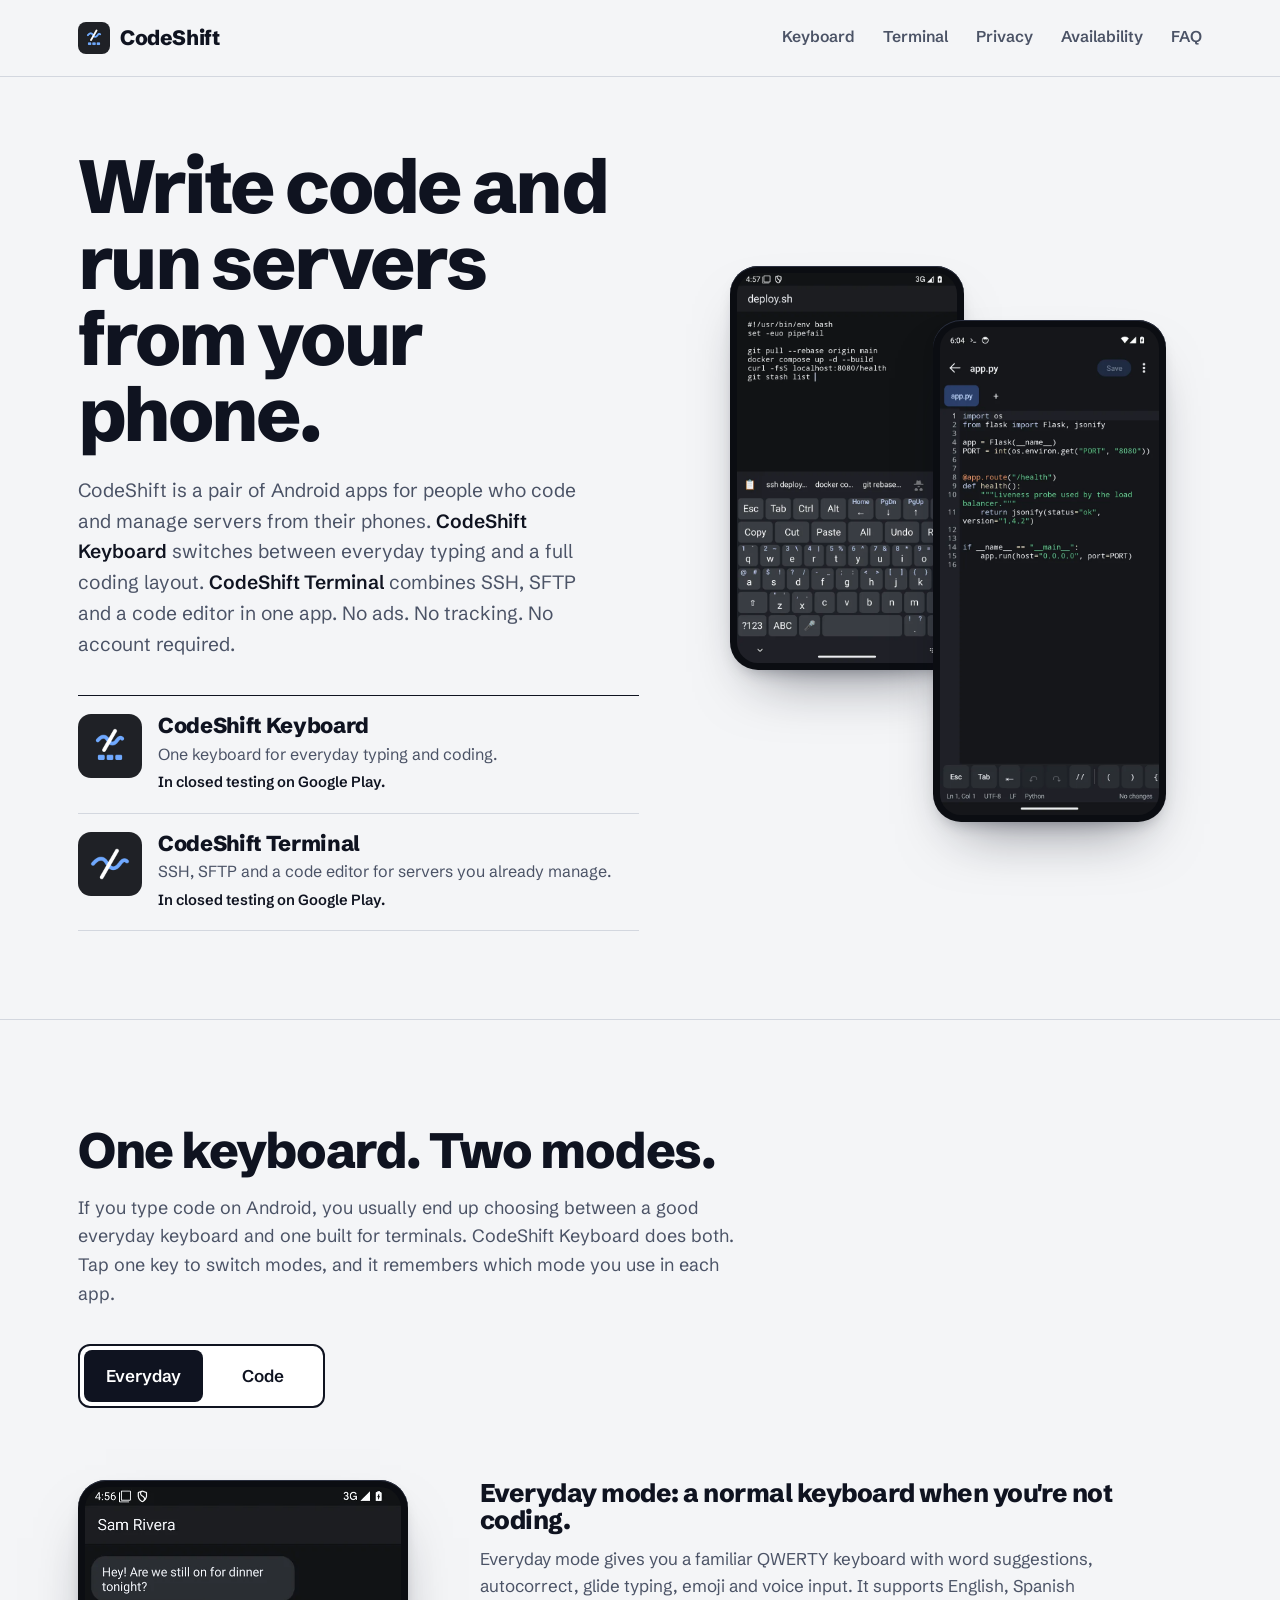
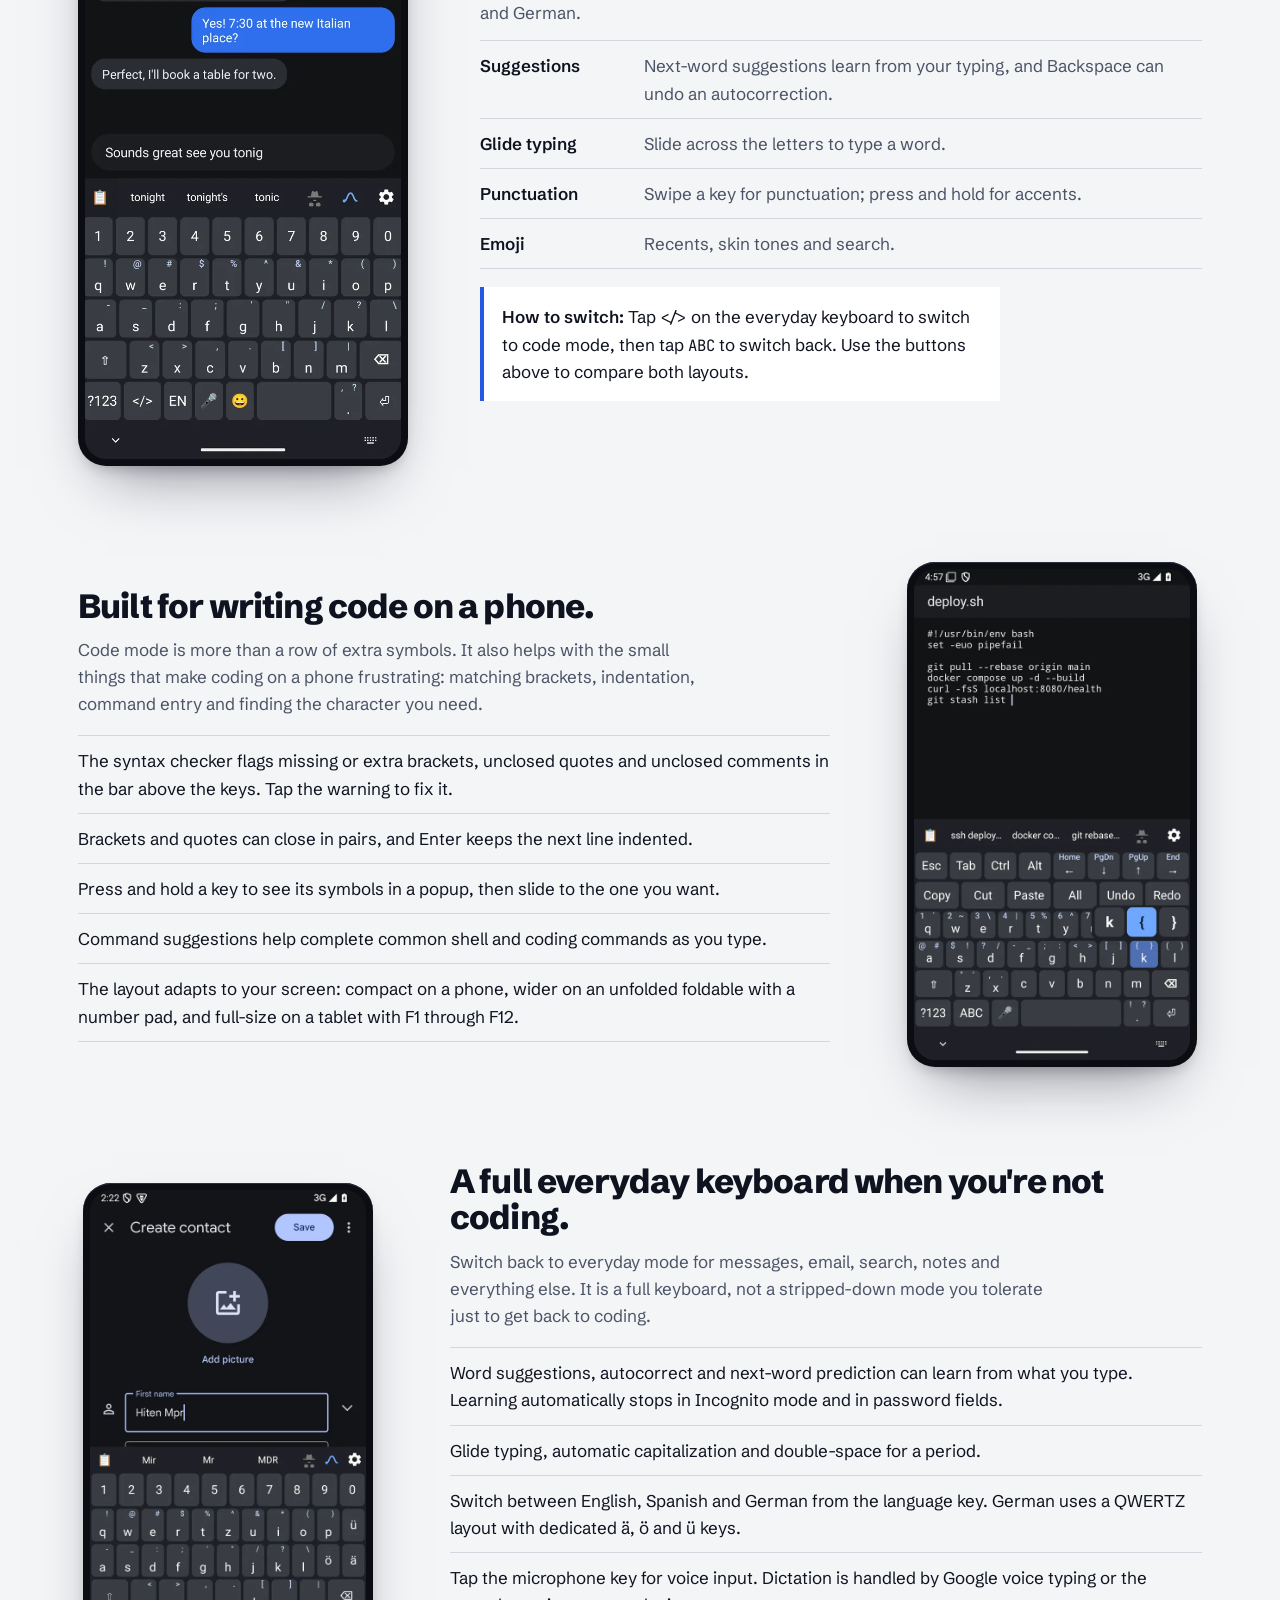
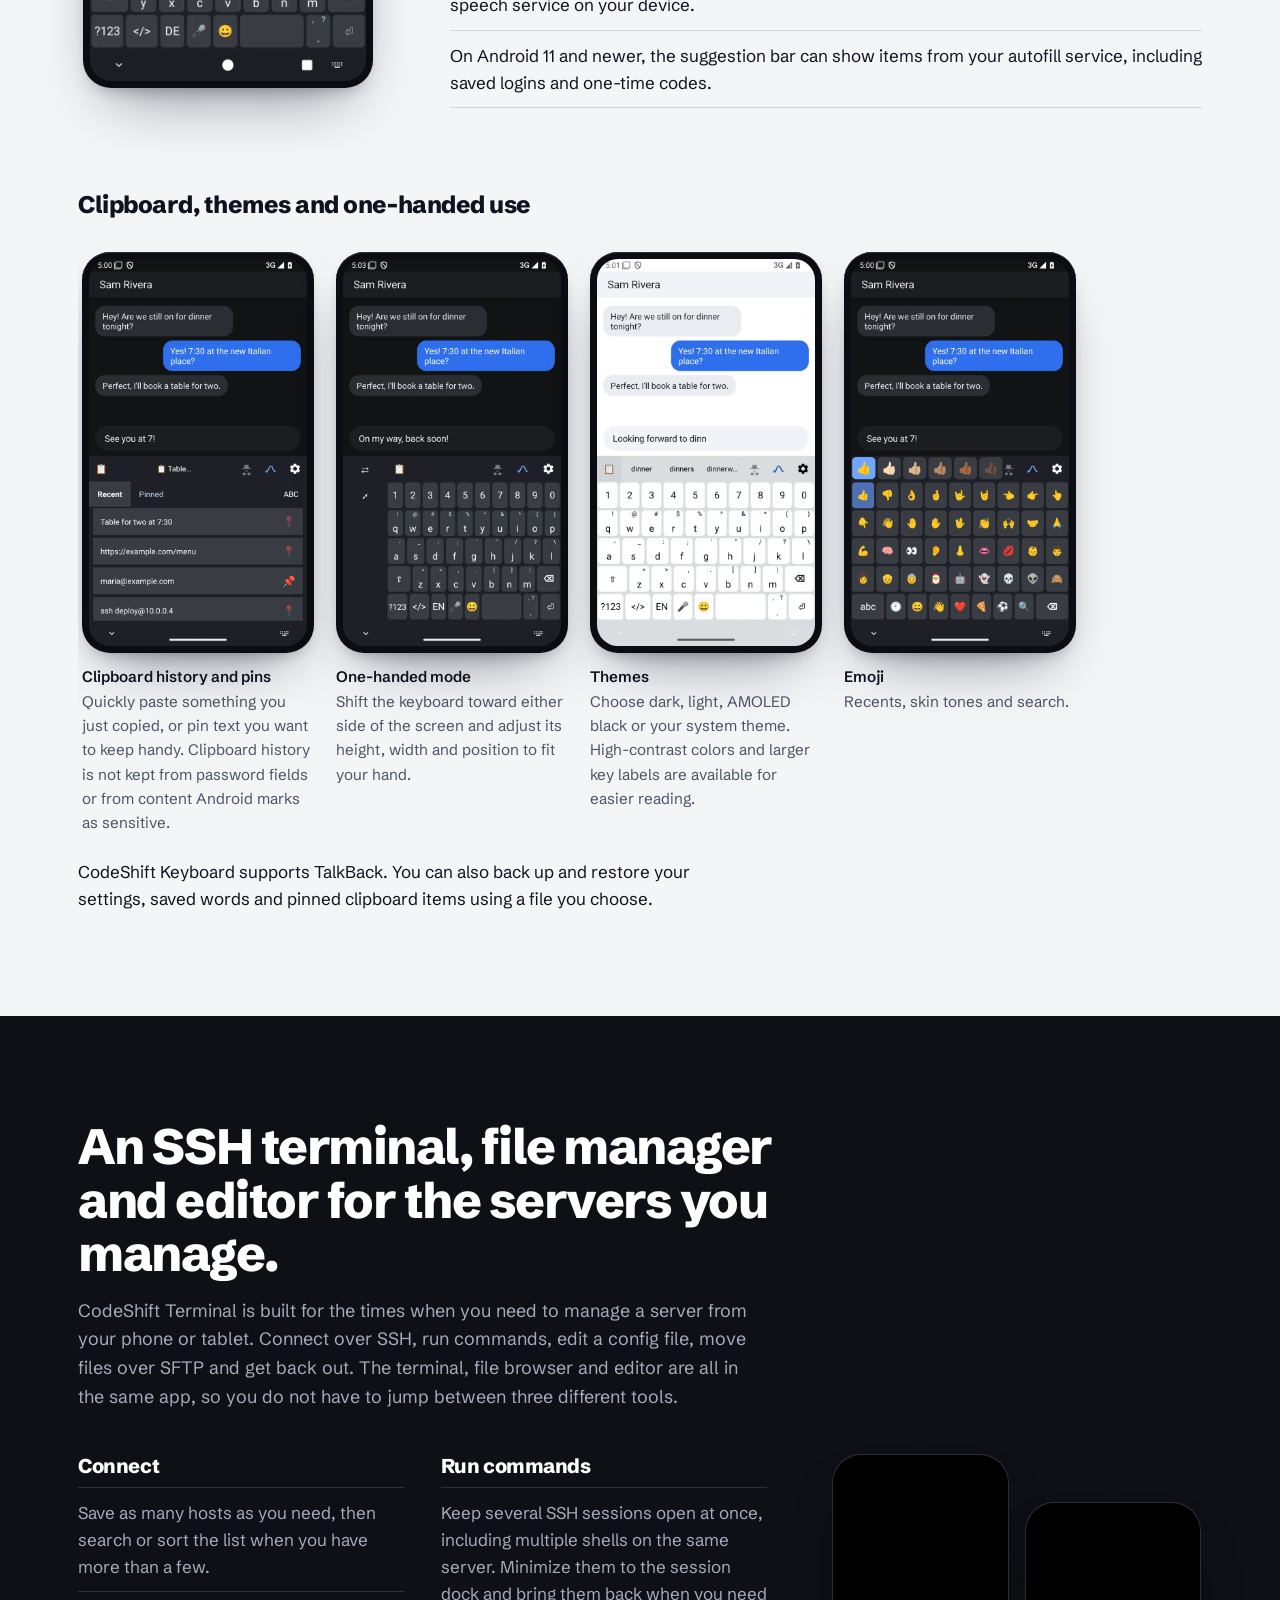
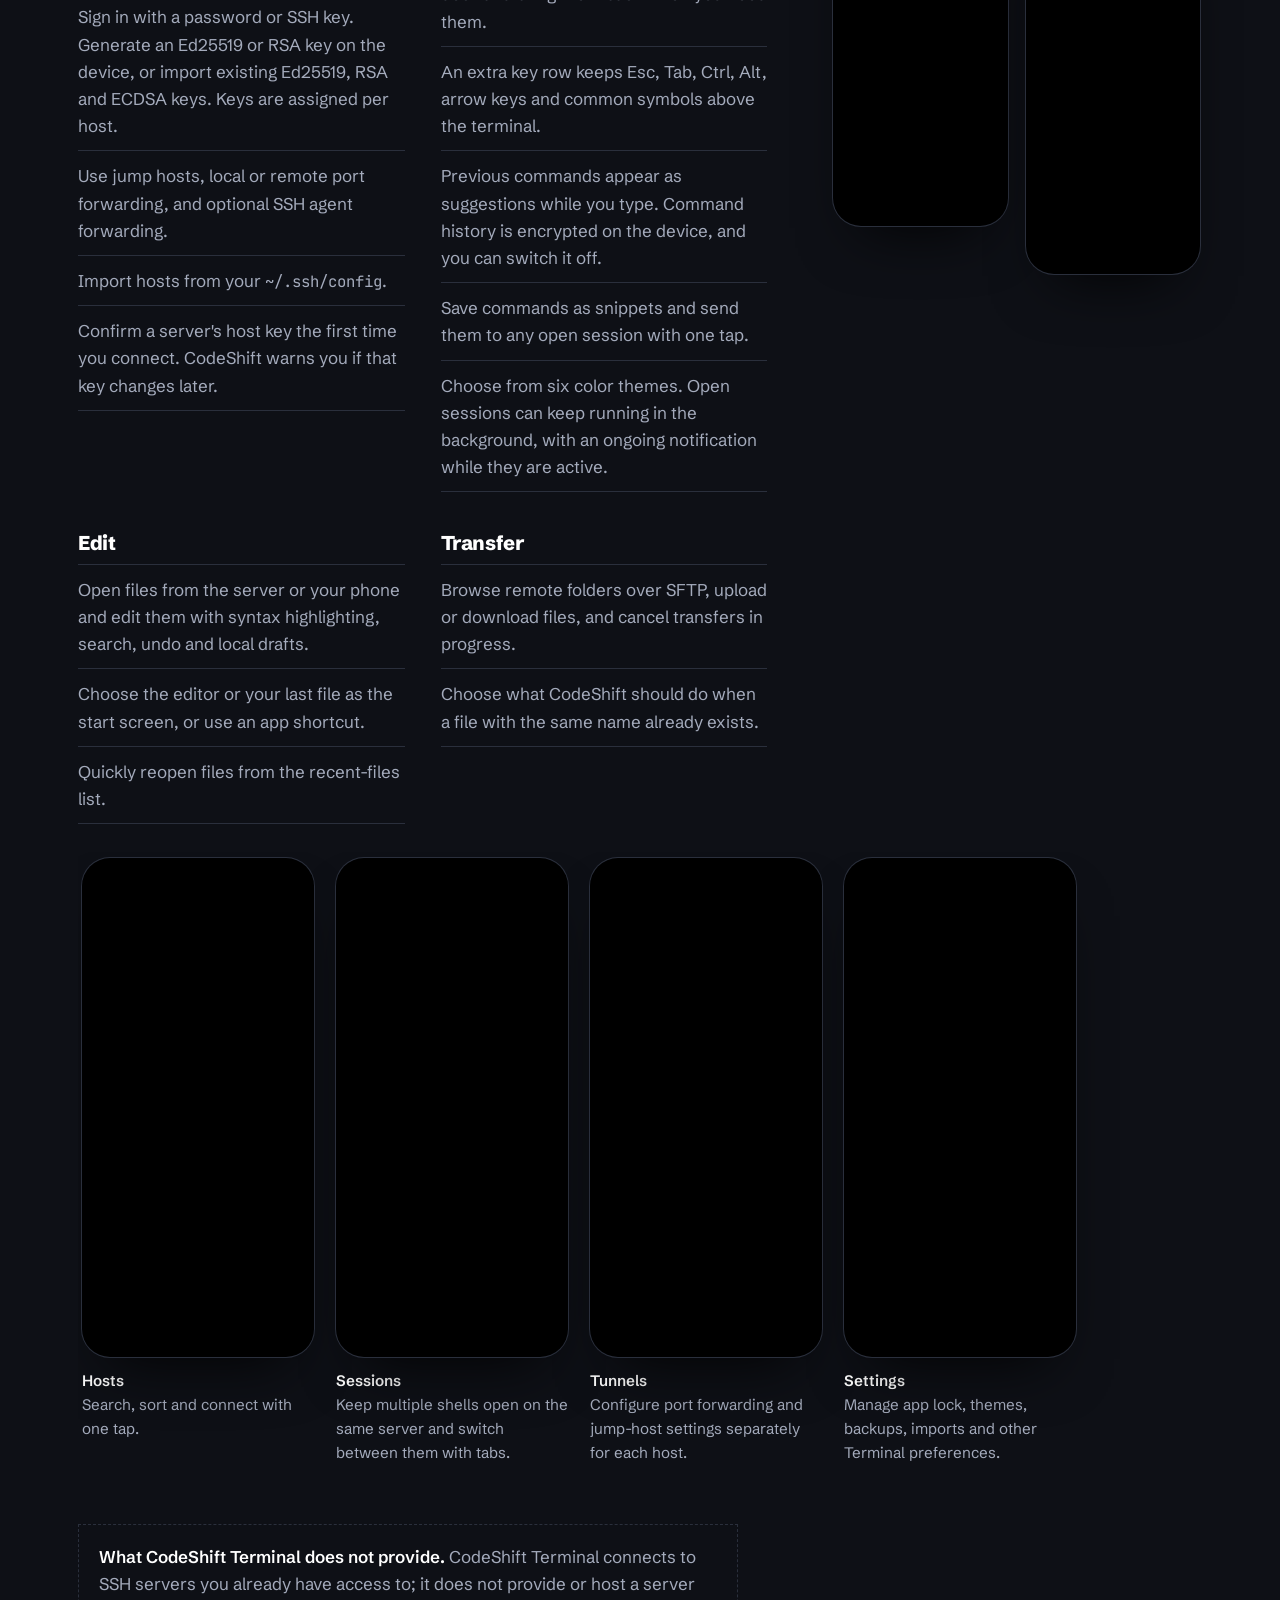
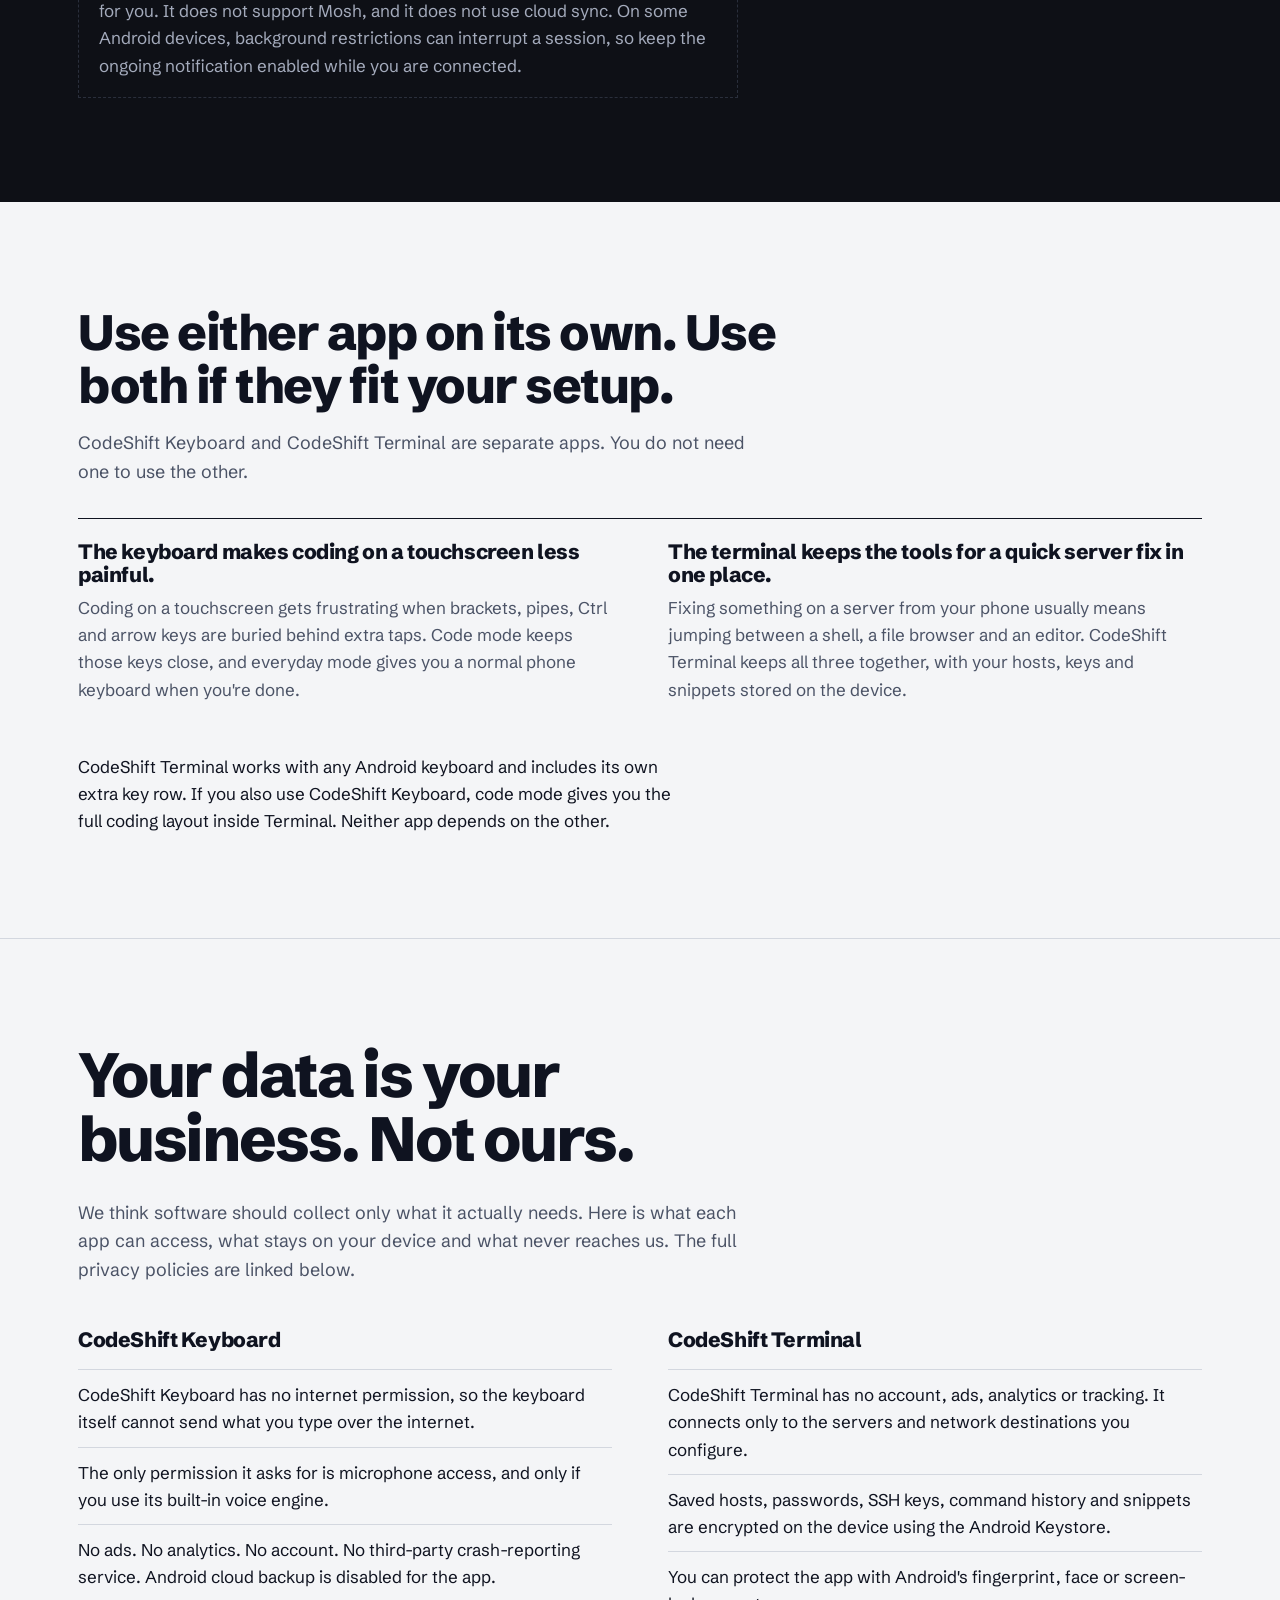
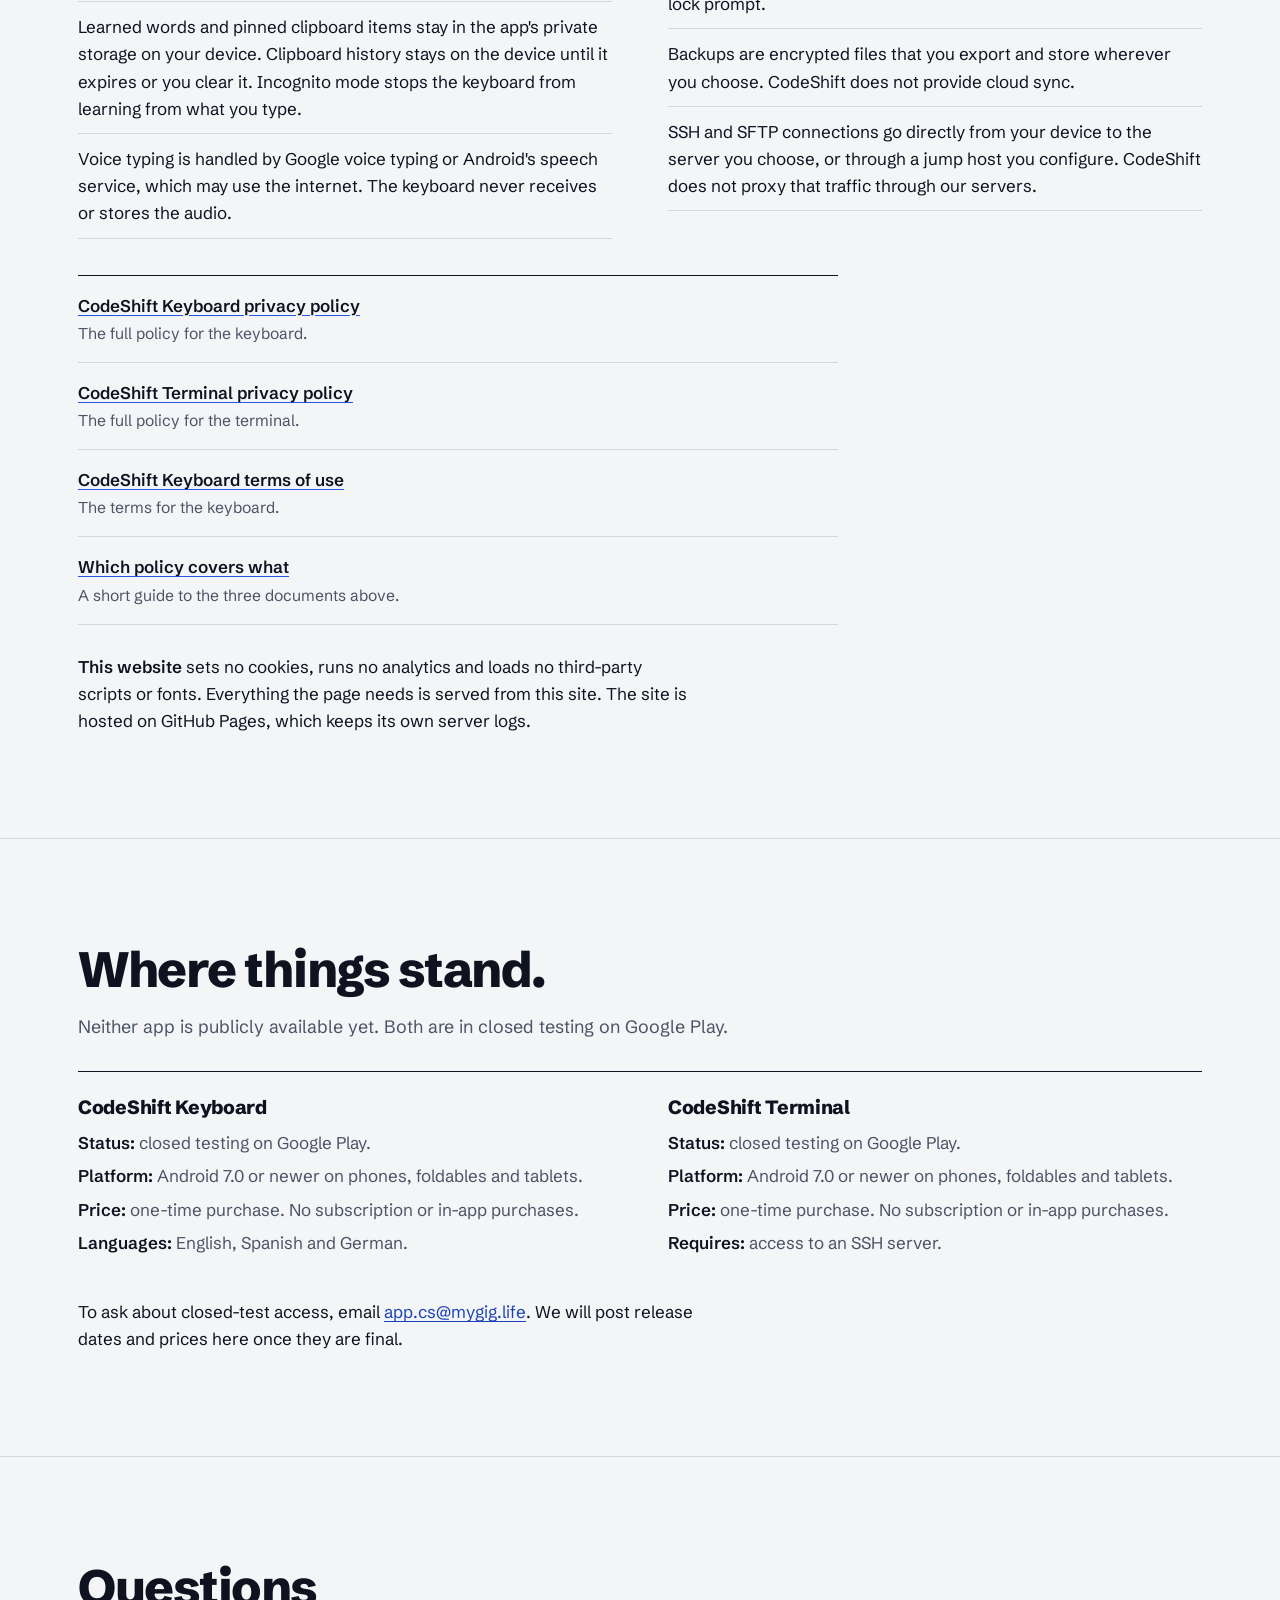
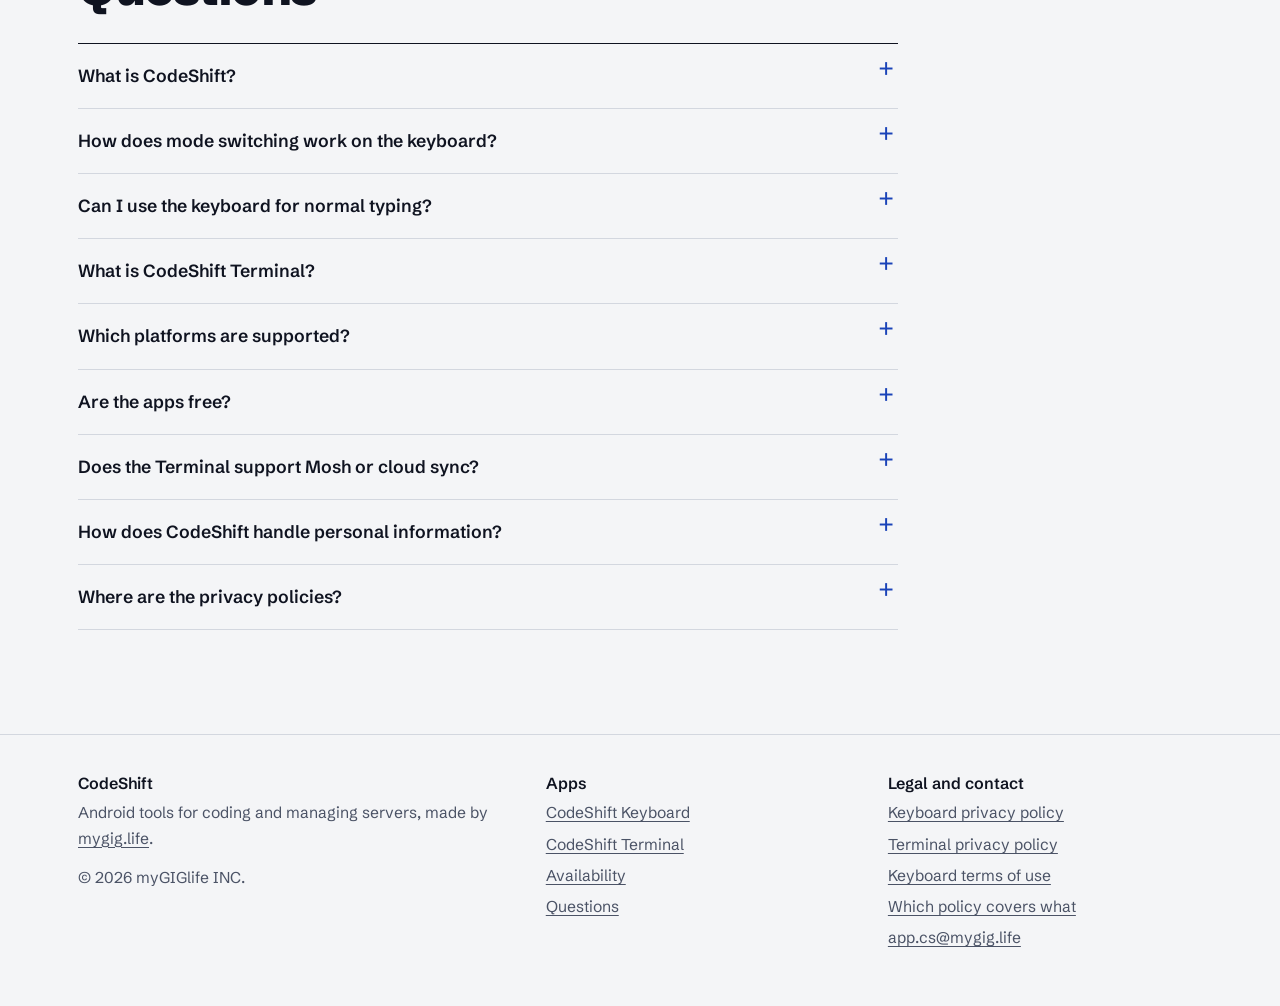
==== commit c4a2356d: "Apply copy review: clearer intro and section copy, American English, accurate privacy wording Co-Aut" ====
--- a/index.html
+++ b/index.html
@@ -4,13 +4,13 @@
 <meta charset="utf-8">
 <meta name="viewport" content="width=device-width, initial-scale=1">
 <title>CodeShift: a coding keyboard and an SSH terminal for Android</title>
-<meta name="description" content="CodeShift makes two Android apps: a keyboard that switches between everyday typing and coding, and an SSH terminal with SFTP and a code editor. No ads, no tracking, no account.">
+<meta name="description" content="CodeShift is a pair of Android apps for people who code and manage servers from their phones: CodeShift Keyboard and CodeShift Terminal. No ads. No tracking. No account required.">
 <link rel="canonical" href="https://css.mygig.life/">
 <meta name="theme-color" content="#f4f5f7">
 <meta property="og:type" content="website">
 <meta property="og:site_name" content="CodeShift">
 <meta property="og:title" content="CodeShift: a coding keyboard and an SSH terminal for Android">
-<meta property="og:description" content="One keyboard for everyday typing and writing code. One terminal for your own servers. No ads, no tracking, no account.">
+<meta property="og:description" content="One keyboard for everyday typing and coding. One terminal for servers you already manage. No ads. No tracking. No account required.">
 <meta property="og:url" content="https://css.mygig.life/">
 <meta property="og:image" content="https://css.mygig.life/img/og.png">
 <meta property="og:image:width" content="1200">
@@ -45,19 +45,19 @@
   <div class="wrap hero__grid">
     <div>
       <h1 id="h1">Write code and run servers from your phone.</h1>
-      <p class="hero__lead">CodeShift is two Android apps. <strong>A keyboard</strong> that switches between everyday typing and coding, and <strong>an SSH terminal</strong> with file transfer and a code editor. No ads, no tracking, no account.</p>
+      <p class="hero__lead">CodeShift is a pair of Android apps for people who code and manage servers from their phones. <strong>CodeShift Keyboard</strong> switches between everyday typing and a full coding layout. <strong>CodeShift Terminal</strong> combines SSH, SFTP and a code editor in one app. No ads. No tracking. No account required.</p>
       <div class="entries">
         <a class="entry" href="#keyboard">
           <img src="img/icon-keyboard.png" width="64" height="64" alt="">
           <h2>CodeShift Keyboard</h2>
-          <p>One keyboard for everyday typing and writing code.</p>
-          <p class="status">In closed testing on Google Play</p>
+          <p>One keyboard for everyday typing and coding.</p>
+          <p class="status">In closed testing on Google Play.</p>
         </a>
         <a class="entry" href="#terminal">
           <img src="img/icon-terminal.png" width="64" height="64" alt="">
           <h2>CodeShift Terminal</h2>
-          <p>SSH terminal, SFTP and a code editor for your own servers.</p>
-          <p class="status">In closed testing on Google Play</p>
+          <p>SSH, SFTP and a code editor for servers you already manage.</p>
+          <p class="status">In closed testing on Google Play.</p>
         </a>
       </div>
     </div>
@@ -72,7 +72,7 @@
   <div class="wrap">
     <div class="section-head">
       <h2 id="kb-h">One keyboard. Two modes.</h2>
-      <p>Most people end up with one keyboard for chat and another for a terminal, and swap between them all day. CodeShift Keyboard puts both in one app. Tap one key to change mode, and it remembers your choice for each app.</p>
+      <p>If you type code on Android, you usually end up choosing between a good everyday keyboard and one built for terminals. CodeShift Keyboard does both. Tap one key to switch modes, and it remembers which mode you use in each app.</p>
     </div>
 
     <div class="mode">
@@ -92,26 +92,26 @@
         </div>
         <div class="mode__text">
           <div class="when when-everyday">
-            <h3>Everyday: a keyboard for people.</h3>
-            <p>A familiar QWERTY layout with word suggestions, autocorrect, glide typing, emoji and voice typing. English, Spanish and German.</p>
+            <h3>Everyday mode: a normal keyboard when you're not coding.</h3>
+            <p>Everyday mode gives you a familiar QWERTY keyboard with word suggestions, autocorrect, glide typing, emoji and voice input. It supports English, Spanish and German.</p>
             <ul class="changes">
-              <li><b>Suggestions</b><span>Next-word prediction that learns from you. Backspace undoes an autocorrect.</span></li>
+              <li><b>Suggestions</b><span>Next-word suggestions learn from your typing, and Backspace can undo an autocorrection.</span></li>
               <li><b>Glide typing</b><span>Slide across the letters to type a word.</span></li>
               <li><b>Punctuation</b><span>Swipe a key for punctuation; press and hold for accents.</span></li>
               <li><b>Emoji</b><span>Recents, skin tones and search.</span></li>
             </ul>
           </div>
           <div class="when when-code">
-            <h3>Code: the keys a terminal needs.</h3>
-            <p>Esc, Tab, Ctrl and Alt stay on screen. Brackets, braces, pipes and digits sit one swipe away on the letter keys. Copy, paste and undo are one tap.</p>
+            <h3>Code mode: the keys you normally have to hunt for.</h3>
+            <p>Esc, Tab, Ctrl and Alt stay on screen. Brackets, braces, pipes, numbers and other coding symbols are a swipe away on the letter keys. Copy, paste, undo and other editing commands stay within one tap.</p>
             <ul class="changes">
-              <li><b>Modifiers</b><span>Esc, Tab, Ctrl and Alt always visible. Ctrl and Alt combinations work in terminal apps such as Termux.</span></li>
-              <li><b>Movement</b><span>Arrow keys, with Home, End, PgUp and PgDn a swipe away.</span></li>
-              <li><b>Editing</b><span>Copy, Cut, Paste, Select all, Undo and Redo on one row.</span></li>
-              <li><b>Symbols</b><span>Swipe any key for a symbol or number. Press and hold for the choices.</span></li>
+              <li><b>Modifiers</b><span>Esc, Tab, Ctrl and Alt stay visible in code mode. Ctrl and Alt key combinations work in terminal apps such as Termux.</span></li>
+              <li><b>Movement</b><span>Arrow keys stay on screen, with Home, End, PgUp and PgDn a swipe away.</span></li>
+              <li><b>Editing</b><span>Copy, Cut, Paste, Select all, Undo and Redo share one editing row.</span></li>
+              <li><b>Symbols</b><span>Swipe a letter key for its assigned symbol or number. Press and hold to see all of that key's choices.</span></li>
             </ul>
           </div>
-          <p class="howto"><strong>How to switch:</strong> tap <span class="mono">&lt;/&gt;</span> on the everyday keyboard to go to code mode, and <span class="mono">ABC</span> to come back. Use the two buttons here to compare them.</p>
+          <p class="howto"><strong>How to switch:</strong> Tap <span class="mono">&lt;/&gt;</span> on the everyday keyboard to switch to code mode, then tap <span class="mono">ABC</span> to switch back. Use the buttons above to compare both layouts.</p>
         </div>
       </div>
     </div>
@@ -119,13 +119,13 @@
     <div class="band">
       <div class="band__text">
         <h3>Built for writing code on a phone.</h3>
-        <p class="band__lead">Code mode does more than add a row of symbols. It helps you keep your place and catch mistakes.</p>
+        <p class="band__lead">Code mode is more than a row of extra symbols. It also helps with the small things that make coding on a phone frustrating: matching brackets, indentation, command entry and finding the character you need.</p>
         <ul class="facts">
-          <li>The syntax checker flags a missing or extra bracket, or an unclosed quote or comment, in the bar above the keys. Tap to fix it.</li>
-          <li>Brackets and quotes close in pairs, and Enter auto-indents.</li>
+          <li>The syntax checker flags missing or extra brackets, unclosed quotes and unclosed comments in the bar above the keys. Tap the warning to fix it.</li>
+          <li>Brackets and quotes can close in pairs, and Enter keeps the next line indented.</li>
           <li>Press and hold a key to see its symbols in a popup, then slide to the one you want.</li>
-          <li>Command suggestions help you finish common coding and shell commands.</li>
-          <li>Layouts fit the screen: compact phone, unfolded phone with a numpad, and a full tablet layout with F1 to F12.</li>
+          <li>Command suggestions help complete common shell and coding commands as you type.</li>
+          <li>The layout adapts to your screen: compact on a phone, wider on an unfolded foldable with a number pad, and full-size on a tablet with F1 through F12.</li>
         </ul>
       </div>
       <div class="shot phone"><img src="img/kb-popup.webp" width="640" height="1138" alt="Code mode with the press-and-hold popup open on the K key, showing the opening and closing brace" loading="lazy"></div>
@@ -133,47 +133,47 @@
 
     <div class="band band--flip">
       <div class="band__text">
-        <h3>And a regular keyboard when you are not coding.</h3>
-        <p class="band__lead">Chat, email, search and notes use the everyday keyboard. It is not a stripped-down fallback.</p>
+        <h3>A full everyday keyboard when you're not coding.</h3>
+        <p class="band__lead">Switch back to everyday mode for messages, email, search, notes and everything else. It is a full keyboard, not a stripped-down mode you tolerate just to get back to coding.</p>
         <ul class="facts">
-          <li>Word suggestions, autocorrect and next-word prediction that learn from what you type. Learning is switched off in incognito mode and in password fields.</li>
-          <li>Glide typing, auto-capitalise and double-space period.</li>
-          <li>Three languages with a language key: English, Spanish and German. German uses QWERTZ with ä, ö and ü keys.</li>
-          <li>Voice input from the microphone key, handed to Google voice typing.</li>
-          <li>Suggestions from your autofill service, such as logins and one-time codes, on Android 11 and up.</li>
+          <li>Word suggestions, autocorrect and next-word prediction can learn from what you type. Learning automatically stops in Incognito mode and in password fields.</li>
+          <li>Glide typing, automatic capitalization and double-space for a period.</li>
+          <li>Switch between English, Spanish and German from the language key. German uses a QWERTZ layout with dedicated ä, ö and ü keys.</li>
+          <li>Tap the microphone key for voice input. Dictation is handled by Google voice typing or the speech service on your device.</li>
+          <li>On Android 11 and newer, the suggestion bar can show items from your autofill service, including saved logins and one-time codes.</li>
         </ul>
       </div>
       <div class="shot phone"><img src="img/kb-lang.webp" width="640" height="1138" alt="The everyday keyboard in German with QWERTZ letters and ä, ö and ü keys while adding a contact" loading="lazy"></div>
     </div>
 
-    <h3 class="subhead">Clipboard and comfort</h3>
+    <h3 class="subhead">Clipboard, themes and one-handed use</h3>
     <div class="strip" role="group" aria-label="Clipboard and comfort screenshots" tabindex="0">
       <figure>
         <div class="phone"><img src="img/kb-clipboard.webp" width="640" height="1138" alt="Clipboard panel with Recent and Pinned tabs listing copied text" loading="lazy"></div>
-        <figcaption><b>Clipboard history and pins</b>A paste chip for what you just copied. Never kept from password fields or copies Android marks sensitive.</figcaption>
+        <figcaption><b>Clipboard history and pins</b>Quickly paste something you just copied, or pin text you want to keep handy. Clipboard history is not kept from password fields or from content Android marks as sensitive.</figcaption>
       </figure>
       <figure>
         <div class="phone"><img src="img/kb-onehand.webp" width="640" height="1138" alt="One-handed mode with the keyboard shifted to one side and a thumb rail" loading="lazy"></div>
-        <figcaption><b>One-handed mode</b>Also adjustable key height, width and position.</figcaption>
+        <figcaption><b>One-handed mode</b>Shift the keyboard toward either side of the screen and adjust its height, width and position to fit your hand.</figcaption>
       </figure>
       <figure>
         <div class="phone"><img src="img/kb-light.webp" width="640" height="1138" alt="The keyboard in the light theme" loading="lazy"></div>
-        <figcaption><b>Themes</b>Dark, light, AMOLED black or follow the system. A high-contrast theme and large key text are included.</figcaption>
+        <figcaption><b>Themes</b>Choose dark, light, AMOLED black or your system theme. High-contrast colors and larger key labels are available for easier reading.</figcaption>
       </figure>
       <figure>
         <div class="phone"><img src="img/kb-emoji.webp" width="640" height="1138" alt="Emoji panel with skin tone choices and a search key" loading="lazy"></div>
         <figcaption><b>Emoji</b>Recents, skin tones and search.</figcaption>
       </figure>
     </div>
-    <p>TalkBack screen reader support. Back up and restore your settings, saved words and pins to a file you choose.</p>
+    <p>CodeShift Keyboard supports TalkBack. You can also back up and restore your settings, saved words and pinned clipboard items using a file you choose.</p>
   </div>
 </section>
 
 <section id="terminal" class="night" aria-labelledby="tm-h">
   <div class="wrap">
     <div class="section-head">
-      <h2 id="tm-h">An SSH terminal, file manager and editor for your own servers.</h2>
-      <p>CodeShift Terminal is for people who look after servers from a phone or tablet: connect, run a command, open a config file, fix it, upload a file. It is one app, so you are not hopping between a terminal, a file transfer tool and a text editor.</p>
+      <h2 id="tm-h">An SSH terminal, file manager and editor for the servers you manage.</h2>
+      <p>CodeShift Terminal is built for the times when you need to manage a server from your phone or tablet. Connect over SSH, run commands, edit a config file, move files over SFTP and get back out. The terminal, file browser and editor are all in the same app, so you do not have to jump between three different tools.</p>
     </div>
 
     <div class="t-grid">
@@ -181,36 +181,36 @@
         <div>
           <h3>Connect</h3>
           <ul class="facts">
-            <li>Save as many hosts as you like, with search and sort.</li>
-            <li>Log in with a password or a key. Generate an ed25519 key on the phone, or import ed25519, RSA and ECDSA keys. Each key belongs to one host.</li>
-            <li>Jump hosts, local and remote port forwarding, and optional agent forwarding.</li>
+            <li>Save as many hosts as you need, then search or sort the list when you have more than a few.</li>
+            <li>Sign in with a password or SSH key. Generate an Ed25519 or RSA key on the device, or import existing Ed25519, RSA and ECDSA keys. Keys are assigned per host.</li>
+            <li>Use jump hosts, local or remote port forwarding, and optional SSH agent forwarding.</li>
             <li>Import hosts from your <code>~/.ssh/config</code>.</li>
-            <li>You confirm a server's host key the first time, and you are warned if it changes.</li>
+            <li>Confirm a server's host key the first time you connect. CodeShift warns you if that key changes later.</li>
           </ul>
         </div>
         <div>
-          <h3>Work</h3>
+          <h3>Run commands</h3>
           <ul class="facts">
-            <li>Several sessions at once, including more than one shell on the same server, in a dock you can minimise and restore.</li>
-            <li>An extra keys row: Esc, Tab, Ctrl, Alt, arrows and common symbols.</li>
-            <li>Earlier commands appear as you type. They are stored encrypted on the phone and can be switched off.</li>
-            <li>Snippets: save commands and send them to any session with one tap.</li>
-            <li>Six colour themes. Sessions keep running in the background, with a notification while they are open.</li>
+            <li>Keep several SSH sessions open at once, including multiple shells on the same server. Minimize them to the session dock and bring them back when you need them.</li>
+            <li>An extra key row keeps Esc, Tab, Ctrl, Alt, arrow keys and common symbols above the terminal.</li>
+            <li>Previous commands appear as suggestions while you type. Command history is encrypted on the device, and you can switch it off.</li>
+            <li>Save commands as snippets and send them to any open session with one tap.</li>
+            <li>Choose from six color themes. Open sessions can keep running in the background, with an ongoing notification while they are active.</li>
           </ul>
         </div>
         <div>
           <h3>Edit</h3>
           <ul class="facts">
-            <li>Open files on the server or on your phone, with syntax highlighting, search, undo and drafts.</li>
-            <li>Start the app in the editor, or reopen your last file, from Settings or an app shortcut.</li>
-            <li>A recent files list.</li>
+            <li>Open files from the server or your phone and edit them with syntax highlighting, search, undo and local drafts.</li>
+            <li>Choose the editor or your last file as the start screen, or use an app shortcut.</li>
+            <li>Quickly reopen files from the recent-files list.</li>
           </ul>
         </div>
         <div>
           <h3>Transfer</h3>
           <ul class="facts">
-            <li>Browse the server's folders over SFTP, upload and download, and cancel a transfer.</li>
-            <li>Choose what happens when a name already exists.</li>
+            <li>Browse remote folders over SFTP, upload or download files, and cancel transfers in progress.</li>
+            <li>Choose what CodeShift should do when a file with the same name already exists.</li>
           </ul>
         </div>
       </div>
@@ -227,65 +227,65 @@
       </figure>
       <figure>
         <div class="phone"><img src="img/tm-sessions.webp" width="640" height="1422" alt="Two shells open on the same server as tabs at the top of the terminal" loading="lazy"></div>
-        <figcaption><b>Sessions</b>Two shells on one server, side by side as tabs.</figcaption>
+        <figcaption><b>Sessions</b>Keep multiple shells open on the same server and switch between them with tabs.</figcaption>
       </figure>
       <figure>
         <div class="phone"><img src="img/tm-tunnels.webp" width="640" height="1422" alt="The Forwarding screen listing port forwards and a jump host" loading="lazy"></div>
-        <figcaption><b>Tunnels</b>Port forwarding and jump hosts per host.</figcaption>
+        <figcaption><b>Tunnels</b>Configure port forwarding and jump-host settings separately for each host.</figcaption>
       </figure>
       <figure>
         <div class="phone"><img src="img/tm-settings.webp" width="640" height="1422" alt="The Settings screen with Appearance, Terminal, Start screen, Security and Data and backup" loading="lazy"></div>
-        <figcaption><b>Settings</b>App lock, themes, backup and import.</figcaption>
-      </figure>
-    </div>
-
-    <p class="limits"><strong>What it does not do.</strong> You need your own SSH server; the app does not provide one. There is no Mosh and no cloud sync. Android may stop background apps on some phones, so keep the notification visible while a session is open.</p>
+        <figcaption><b>Settings</b>Manage app lock, themes, backups, imports and other Terminal preferences.</figcaption>
+      </figure>
+    </div>
+
+    <p class="limits"><strong>What CodeShift Terminal does not provide.</strong> CodeShift Terminal connects to SSH servers you already have access to; it does not provide or host a server for you. It does not support Mosh, and it does not use cloud sync. On some Android devices, background restrictions can interrupt a session, so keep the ongoing notification enabled while you are connected.</p>
   </div>
 </section>
 
 <section aria-labelledby="ph-h">
   <div class="wrap">
     <div class="section-head">
-      <h2 id="ph-h">Two apps, one idea: less friction.</h2>
-      <p>Good developer tools get out of the way. These two apps stand alone, and you do not need both.</p>
+      <h2 id="ph-h">Use either app on its own. Use both if they fit your setup.</h2>
+      <p>CodeShift Keyboard and CodeShift Terminal are separate apps. You do not need one to use the other.</p>
     </div>
     <div class="pair">
       <div>
-        <h3>The keyboard makes input easier.</h3>
-        <p>Typing code on glass is slow when every symbol is two taps away. The keyboard puts the keys you need within a swipe, and gives you a normal keyboard back when you stop coding.</p>
+        <h3>The keyboard makes coding on a touchscreen less painful.</h3>
+        <p>Coding on a touchscreen gets frustrating when brackets, pipes, Ctrl and arrow keys are buried behind extra taps. Code mode keeps those keys close, and everyday mode gives you a normal phone keyboard when you're done.</p>
       </div>
       <div>
-        <h3>The terminal makes remote work easier.</h3>
-        <p>Looking after a server from a phone means a shell, a file browser and an editor. The terminal keeps all three in one place, with your hosts, keys and snippets saved on the device.</p>
-      </div>
-    </div>
-    <p class="after">They fit together: the terminal has its own extra keys row and works with any keyboard, and CodeShift Keyboard's code mode suits it well. Neither depends on the other.</p>
+        <h3>The terminal keeps the tools for a quick server fix in one place.</h3>
+        <p>Fixing something on a server from your phone usually means jumping between a shell, a file browser and an editor. CodeShift Terminal keeps all three together, with your hosts, keys and snippets stored on the device.</p>
+      </div>
+    </div>
+    <p class="after">CodeShift Terminal works with any Android keyboard and includes its own extra key row. If you also use CodeShift Keyboard, code mode gives you the full coding layout inside Terminal. Neither app depends on the other.</p>
   </div>
 </section>
 
 <section id="privacy" class="ruled" aria-labelledby="pv-h">
   <div class="wrap">
     <h2 id="pv-h" class="statement">Your data is your business. Not ours.</h2>
-    <p class="lede">We think software should collect only what it needs to do its job. These are the facts about each app, and the full policies are linked below.</p>
+    <p class="lede">We think software should collect only what it actually needs. Here is what each app can access, what stays on your device and what never reaches us. The full privacy policies are linked below.</p>
     <div class="priv">
       <div>
         <h3>CodeShift Keyboard</h3>
         <ul class="facts">
-          <li>It has no internet permission, so the keyboard itself cannot send what you type off the phone.</li>
-          <li>It asks Android for one permission: the microphone, only for its built-in voice engine.</li>
-          <li>No ads, no analytics, no crash-reporting service and no account. Android's cloud backup is off for it.</li>
-          <li>Learned words, pinned items and clipboard history stay in the app's private storage on the phone. Incognito mode stops all learning.</li>
+          <li>CodeShift Keyboard has no internet permission, so the keyboard itself cannot send what you type over the internet.</li>
+          <li>The only permission it asks for is microphone access, and only if you use its built-in voice engine.</li>
+          <li>No ads. No analytics. No account. No third-party crash-reporting service. Android cloud backup is disabled for the app.</li>
+          <li>Learned words and pinned clipboard items stay in the app's private storage on your device. Clipboard history stays on the device until it expires or you clear it. Incognito mode stops the keyboard from learning from what you type.</li>
           <li>Voice typing is handled by Google voice typing or Android's speech service, which may use the internet. The keyboard never receives or stores the audio.</li>
         </ul>
       </div>
       <div>
         <h3>CodeShift Terminal</h3>
         <ul class="facts">
-          <li>It collects no data and has no account, ads or analytics. It connects only to the servers you add.</li>
-          <li>Saved hosts, passwords and keys are encrypted with the Android Keystore.</li>
-          <li>An app lock with fingerprint, face or screen lock is available.</li>
-          <li>Command history and snippets are stored encrypted on the phone. Backups are an encrypted file you choose, with no cloud.</li>
-          <li>Your connections use SSH. We do not run any server that your traffic passes through.</li>
+          <li>CodeShift Terminal has no account, ads, analytics or tracking. It connects only to the servers and network destinations you configure.</li>
+          <li>Saved hosts, passwords, SSH keys, command history and snippets are encrypted on the device using the Android Keystore.</li>
+          <li>You can protect the app with Android's fingerprint, face or screen-lock prompt.</li>
+          <li>Backups are encrypted files that you export and store wherever you choose. CodeShift does not provide cloud sync.</li>
+          <li>SSH and SFTP connections go directly from your device to the server you choose, or through a jump host you configure. CodeShift does not proxy that traffic through our servers.</li>
         </ul>
       </div>
     </div>
@@ -295,7 +295,7 @@
       <a href="https://codeshift.mygig.life/terms/"><b>CodeShift Keyboard terms of use</b><span>The terms for the keyboard.</span></a>
       <a href="privacy/"><b>Which policy covers what</b><span>A short guide to the three documents above.</span></a>
     </div>
-    <p class="after"><strong>This website</strong> sets no cookies, runs no analytics and loads no third-party scripts or fonts. Every file comes from this site. It is hosted on GitHub Pages, which keeps its own server logs, as any host does.</p>
+    <p class="after"><strong>This website</strong> sets no cookies, runs no analytics and loads no third-party scripts or fonts. Everything the page needs is served from this site. The site is hosted on GitHub Pages, which keeps its own server logs.</p>
   </div>
 </section>
 
@@ -309,19 +309,19 @@
       <dl>
         <dt>CodeShift Keyboard</dt>
         <dd><b>Status:</b> closed testing on Google Play.</dd>
-        <dd><b>Platform:</b> Android 7.0 or newer, on phones, foldables and tablets.</dd>
-        <dd><b>Price:</b> a one-time purchase, with no subscriptions or in-app purchases.</dd>
+        <dd><b>Platform:</b> Android 7.0 or newer on phones, foldables and tablets.</dd>
+        <dd><b>Price:</b> one-time purchase. No subscription or in-app purchases.</dd>
         <dd><b>Languages:</b> English, Spanish and German.</dd>
       </dl>
       <dl>
         <dt>CodeShift Terminal</dt>
         <dd><b>Status:</b> closed testing on Google Play.</dd>
-        <dd><b>Platform:</b> Android 7.0 or newer, on phones, foldables and tablets.</dd>
-        <dd><b>Price:</b> a one-time purchase, with no subscriptions or in-app purchases.</dd>
-        <dd><b>You need:</b> your own SSH server.</dd>
+        <dd><b>Platform:</b> Android 7.0 or newer on phones, foldables and tablets.</dd>
+        <dd><b>Price:</b> one-time purchase. No subscription or in-app purchases.</dd>
+        <dd><b>Requires:</b> access to an SSH server.</dd>
       </dl>
     </div>
-    <p class="avail-note">To ask about testing access, email <a href="mailto:app.cs@mygig.life">app.cs@mygig.life</a>. Release dates and prices will be posted here when they are set.</p>
+    <p class="avail-note">To ask about closed-test access, email <a href="mailto:app.cs@mygig.life">app.cs@mygig.life</a>. We will post release dates and prices here once they are final.</p>
   </div>
 </section>
 
@@ -329,14 +329,14 @@
   <div class="wrap">
     <div class="section-head"><h2 id="fq-h">Questions</h2></div>
     <div class="faq">
-      <details><summary>What is CodeShift?</summary><div class="a"><p>CodeShift is a pair of Android apps for people who write code and manage servers on a phone: CodeShift Keyboard and CodeShift Terminal. They are separate apps from the same developer, mygig.life.</p></div></details>
+      <details><summary>What is CodeShift?</summary><div class="a"><p>CodeShift is a pair of Android apps for coding and server administration from a phone or tablet: CodeShift Keyboard and CodeShift Terminal. They are separate apps from mygig.life and can be used independently.</p></div></details>
       <details><summary>How does mode switching work on the keyboard?</summary><div class="a"><p>Tap the <span class="mono">&lt;/&gt;</span> key to switch to code mode and <span class="mono">ABC</span> to switch back. The keyboard remembers the mode for each app, so a terminal app can stay in code mode while a messaging app stays in everyday mode.</p></div></details>
-      <details><summary>Can I use the keyboard for normal typing?</summary><div class="a"><p>Yes. The everyday mode is a full QWERTY keyboard with suggestions, autocorrect, glide typing, emoji and voice typing, in English, Spanish and German.</p></div></details>
-      <details><summary>What is CodeShift Terminal?</summary><div class="a"><p>An SSH terminal, an SFTP file manager and a code editor in one Android app. You connect to servers you already have, run commands, edit files on the server or on your phone, and move files between the two.</p></div></details>
-      <details><summary>Which platforms are supported?</summary><div class="a"><p>Android 7.0 and newer, on phones, foldables and tablets. There is no iPhone, desktop or web version.</p></div></details>
-      <details><summary>Are the apps free?</summary><div class="a"><p>No. Each is a one-time purchase, with no subscriptions, no in-app purchases and no ads. The prices will be set when each app is released.</p></div></details>
-      <details><summary>Does the Terminal support Mosh or cloud sync?</summary><div class="a"><p>No. It does not include Mosh, and there is no cloud sync. Your hosts, keys and snippets live on your device. You can move them to another phone with an encrypted backup file.</p></div></details>
-      <details><summary>How does CodeShift handle personal information?</summary><div class="a"><p>Neither app has ads, analytics or an account. The keyboard has no internet permission, and the terminal connects only to the servers you add. See the privacy section above for details.</p></div></details>
+      <details><summary>Can I use the keyboard for normal typing?</summary><div class="a"><p>Yes. Everyday mode is a full QWERTY keyboard with suggestions, autocorrect, glide typing, emoji and voice input. It supports English, Spanish and German.</p></div></details>
+      <details><summary>What is CodeShift Terminal?</summary><div class="a"><p>CodeShift Terminal combines an SSH terminal, SFTP file manager and code editor in one Android app. Connect to a server you already manage, run commands, edit local or remote files and move files between your phone and the server.</p></div></details>
+      <details><summary>Which platforms are supported?</summary><div class="a"><p>Android 7.0 and newer on phones, foldables and tablets. There is currently no iPhone, desktop or web version.</p></div></details>
+      <details><summary>Are the apps free?</summary><div class="a"><p>No. Each app will be sold as a one-time purchase with no subscription, in-app purchases or ads. Pricing will be posted here once it is final.</p></div></details>
+      <details><summary>Does the Terminal support Mosh or cloud sync?</summary><div class="a"><p>No. CodeShift Terminal does not support Mosh or cloud sync. Your hosts, keys and snippets stay on your device. You can move them to another device with an encrypted backup file.</p></div></details>
+      <details><summary>How does CodeShift handle personal information?</summary><div class="a"><p>Neither app has ads, analytics, tracking or a user account. CodeShift Keyboard has no internet permission. CodeShift Terminal connects only to the servers and network destinations you configure. See the privacy section above for details.</p></div></details>
       <details><summary>Where are the privacy policies?</summary><div class="a"><p>The keyboard policy is at <a href="https://codeshift.mygig.life/privacy/">codeshift.mygig.life/privacy</a>, and the terminal policy is at <a href="https://codeshift.mygig.life/terminal/privacy/">codeshift.mygig.life/terminal/privacy</a>. <a href="privacy/">This guide</a> explains which one covers which app.</p></div></details>
     </div>
   </div>
@@ -348,7 +348,7 @@
   <div class="wrap">
     <div>
       <h2>CodeShift</h2>
-      <p class="legal">Android apps for typing code and working on servers, made by <a href="https://mygig.life">mygig.life</a>.</p>
+      <p class="legal">Android tools for coding and managing servers, made by <a href="https://mygig.life">mygig.life</a>.</p>
       <p class="legal copy">© 2026 myGIGlife INC.</p>
     </div>
     <div>
--- a/styles.css
+++ b/styles.css
@@ -218,12 +218,24 @@
   .entry { grid-template-columns: 64px 1fr; }
   .entry img { width: 64px; height: 64px; }
 }
+@media (min-width: 640px) {
+  .hero__grid { grid-template-columns: minmax(0, 1.1fr) minmax(0, 0.9fr); gap: 32px; align-items: center; }
+  .hero h1 { font-size: clamp(2.3rem, 6.2vw, 4.7rem); }
+  .mode__grid { grid-template-columns: 260px minmax(0, 1fr); gap: 40px; align-items: start; }
+  .mode__grid .switch { grid-column: 1 / -1; justify-self: start; }
+  .stage { width: 260px; }
+  .band { grid-template-columns: minmax(0, 1fr) 250px; gap: 40px; }
+  .band--flip { grid-template-columns: 250px minmax(0, 1fr); }
+  .band--flip .band__text { order: 2; }
+  .t-cols { grid-template-columns: 1fr 1fr; gap: 32px; }
+  .changes li { grid-template-columns: 7.5rem 1fr; gap: 14px; }
+}
 @media (min-width: 880px) {
   section { padding-block: 104px; }
   .hero { padding-block: 72px 88px; }
   .hero__grid { grid-template-columns: minmax(0, 1.05fr) minmax(0, 0.95fr); gap: 56px; align-items: center; }
   .mode__grid { grid-template-columns: 330px minmax(0, 1fr); gap: 72px; align-items: start; }
-  .mode__grid .switch { grid-column: 1 / -1; justify-self: start; }
+  .changes li { grid-template-columns: 9.5rem 1fr; gap: 12px; }
   .stage { width: 330px; }
   .band { grid-template-columns: minmax(0, 1fr) 300px; gap: 72px; margin-top: 96px; }
   .band--flip { grid-template-columns: 300px minmax(0, 1fr); }
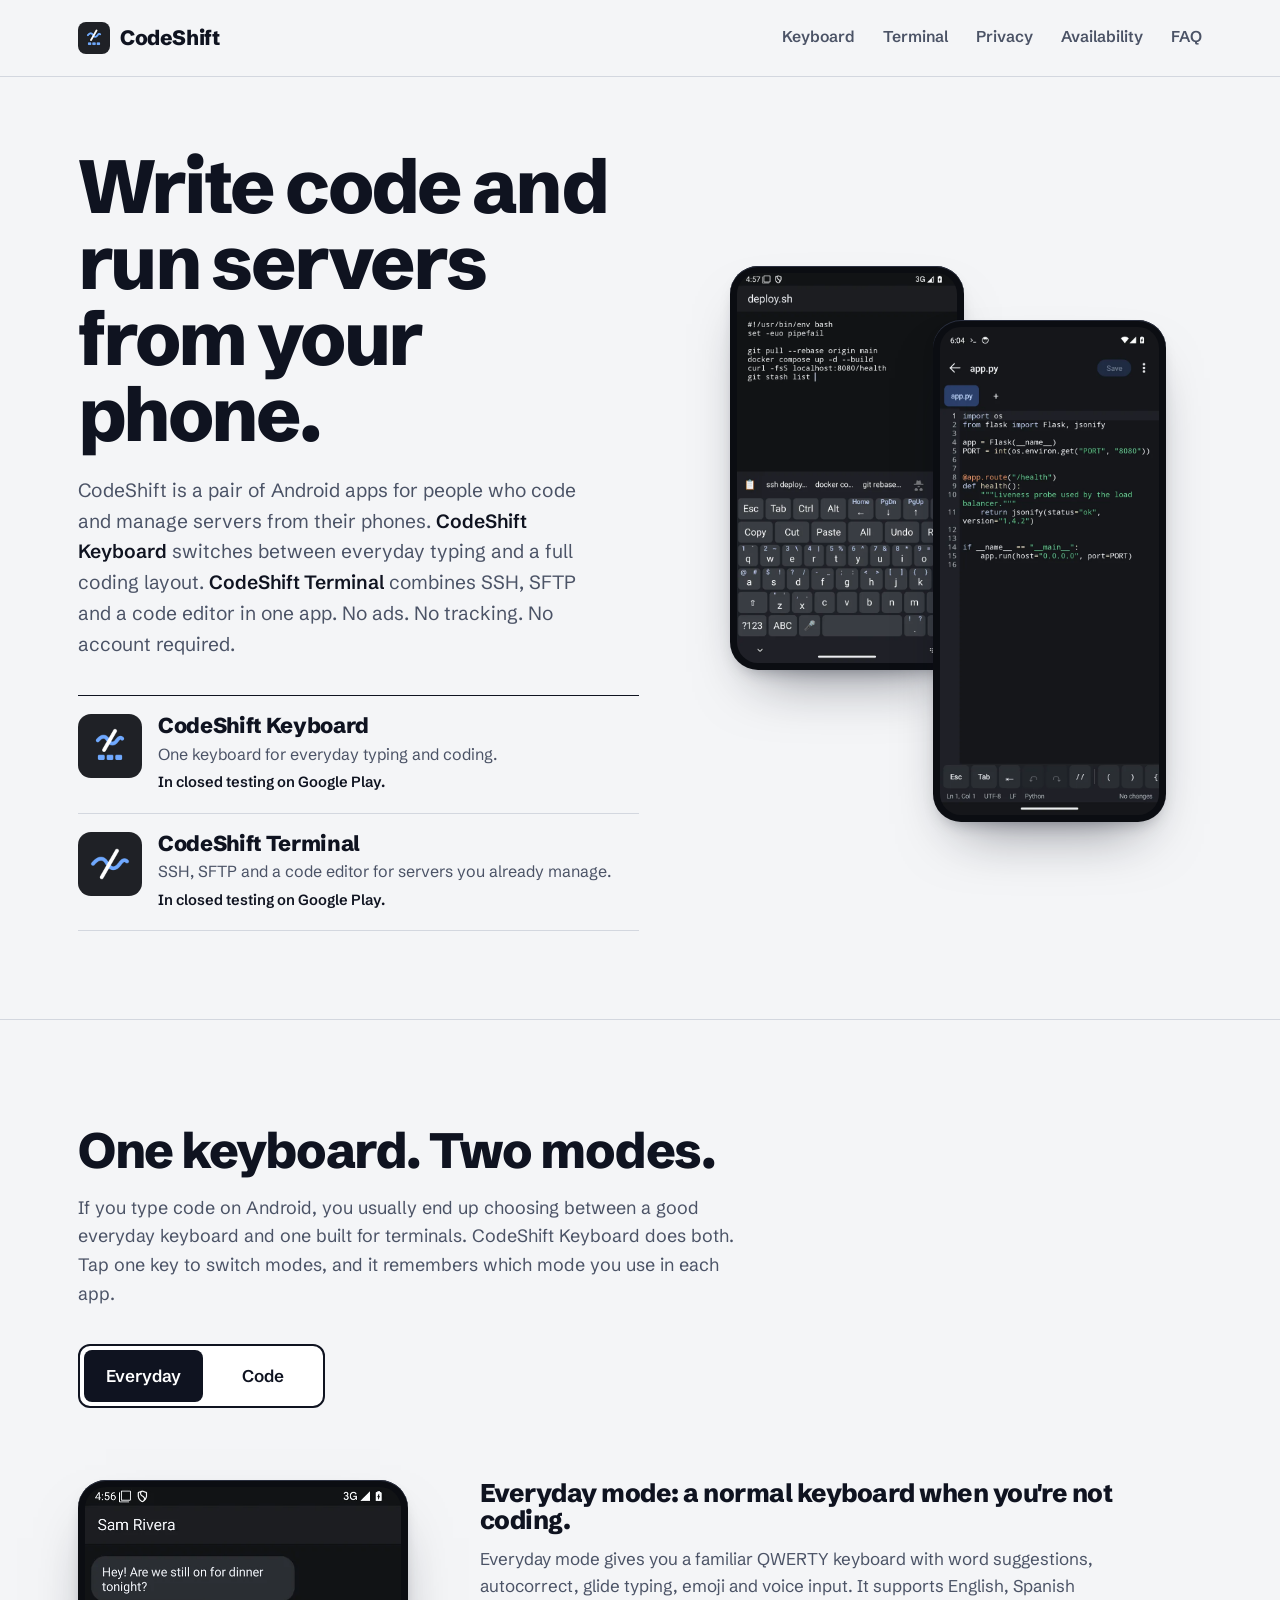
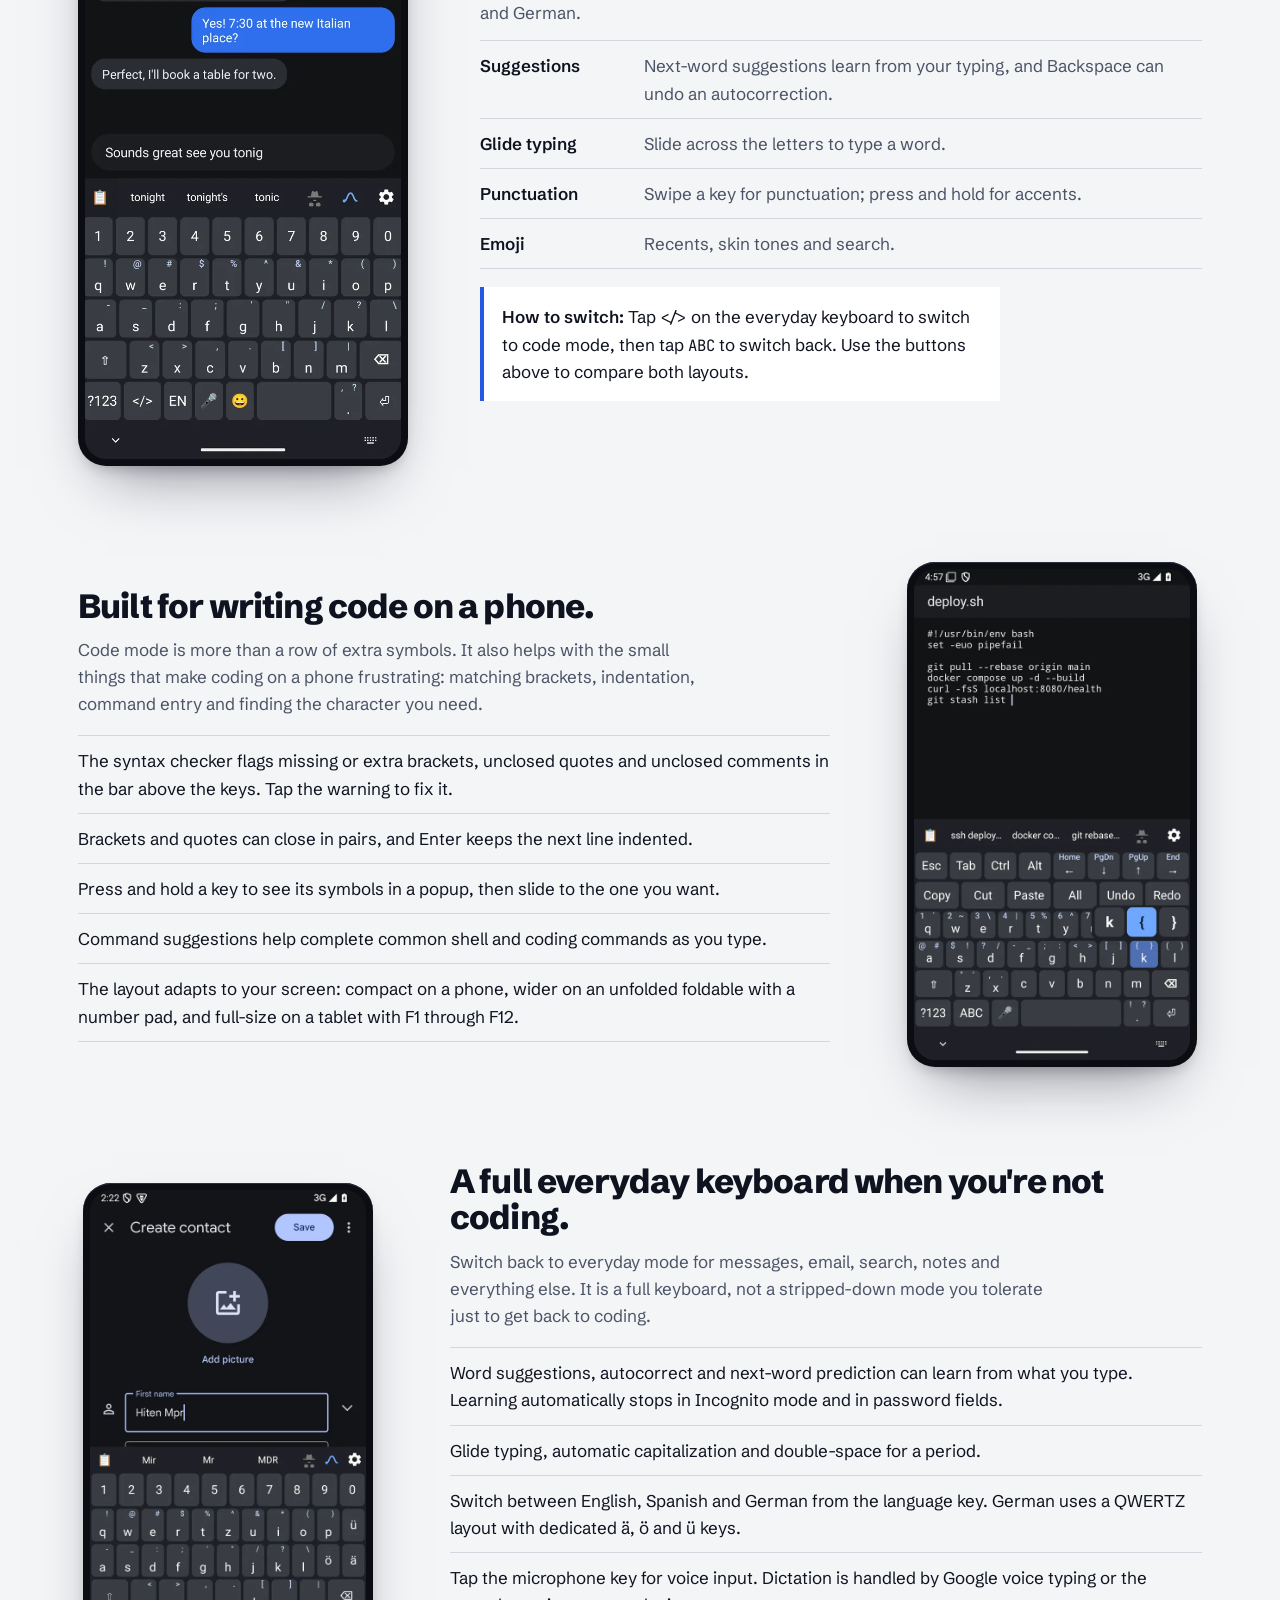
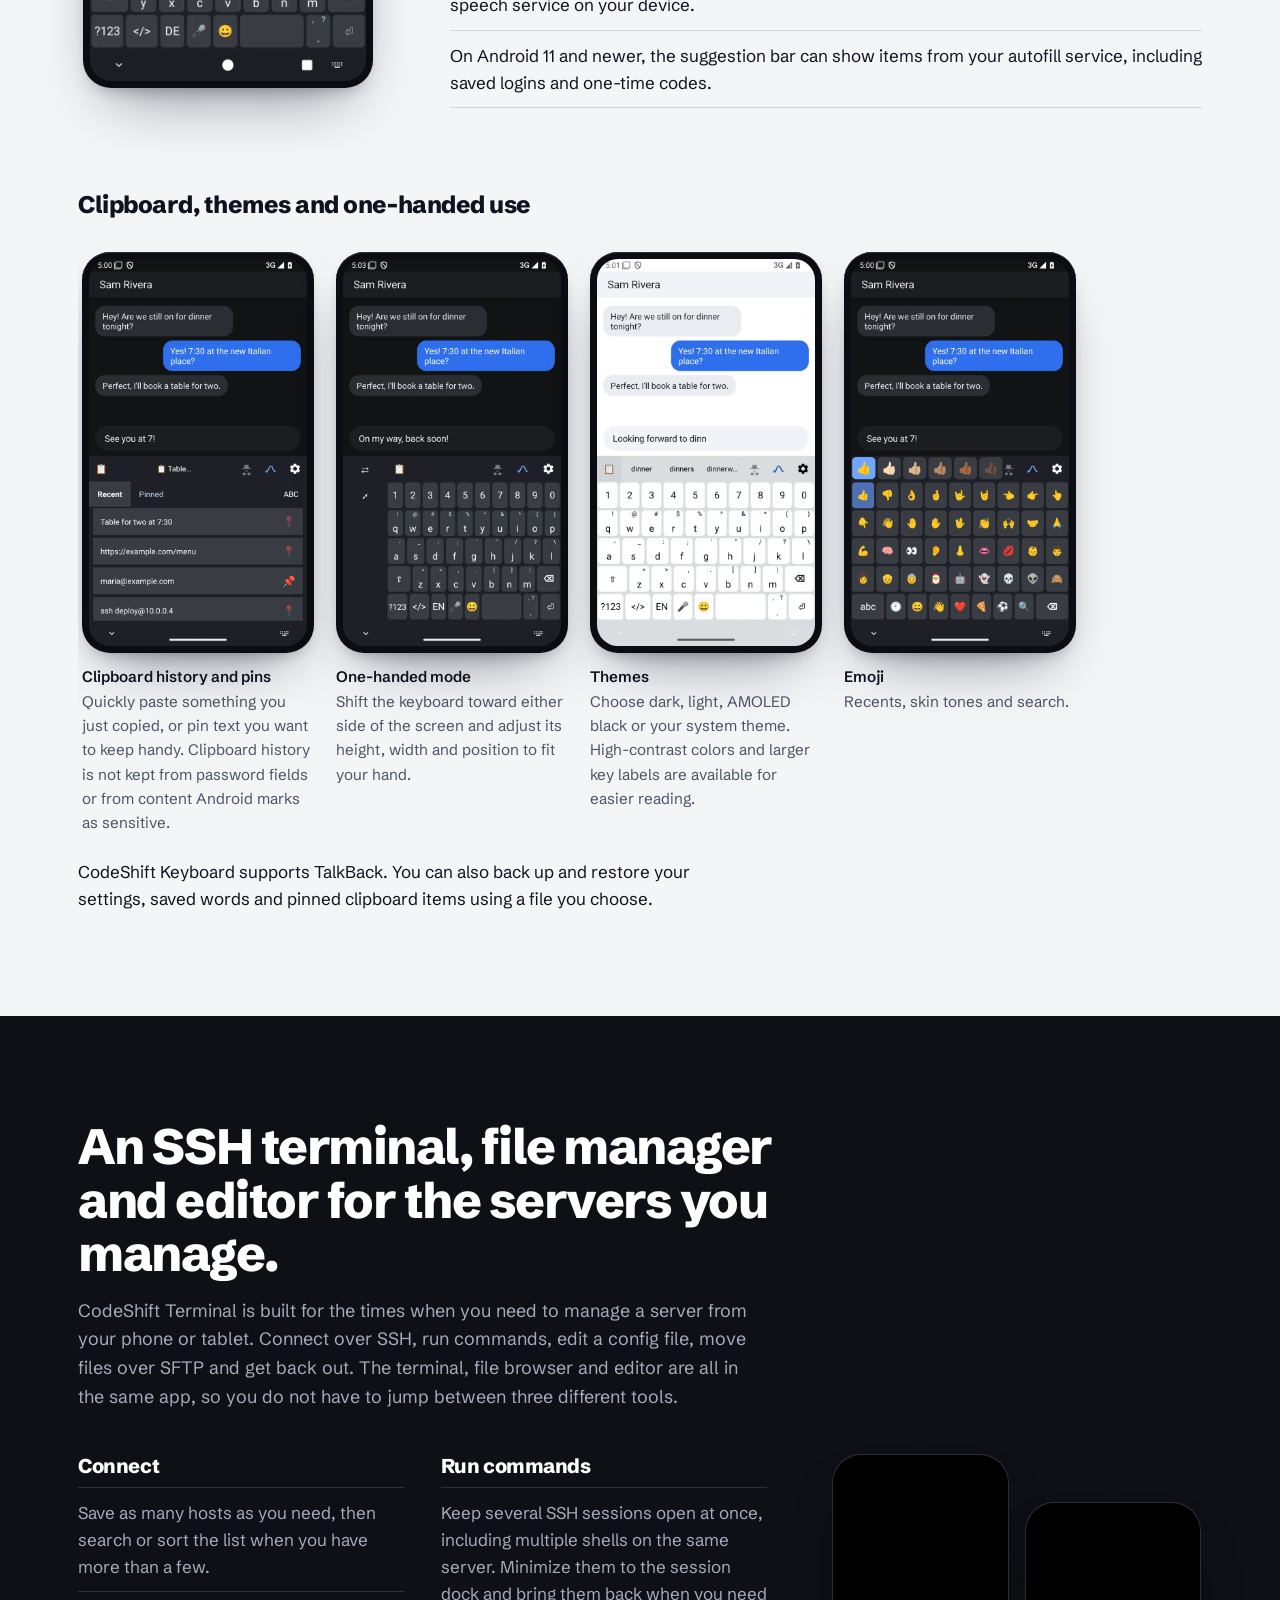
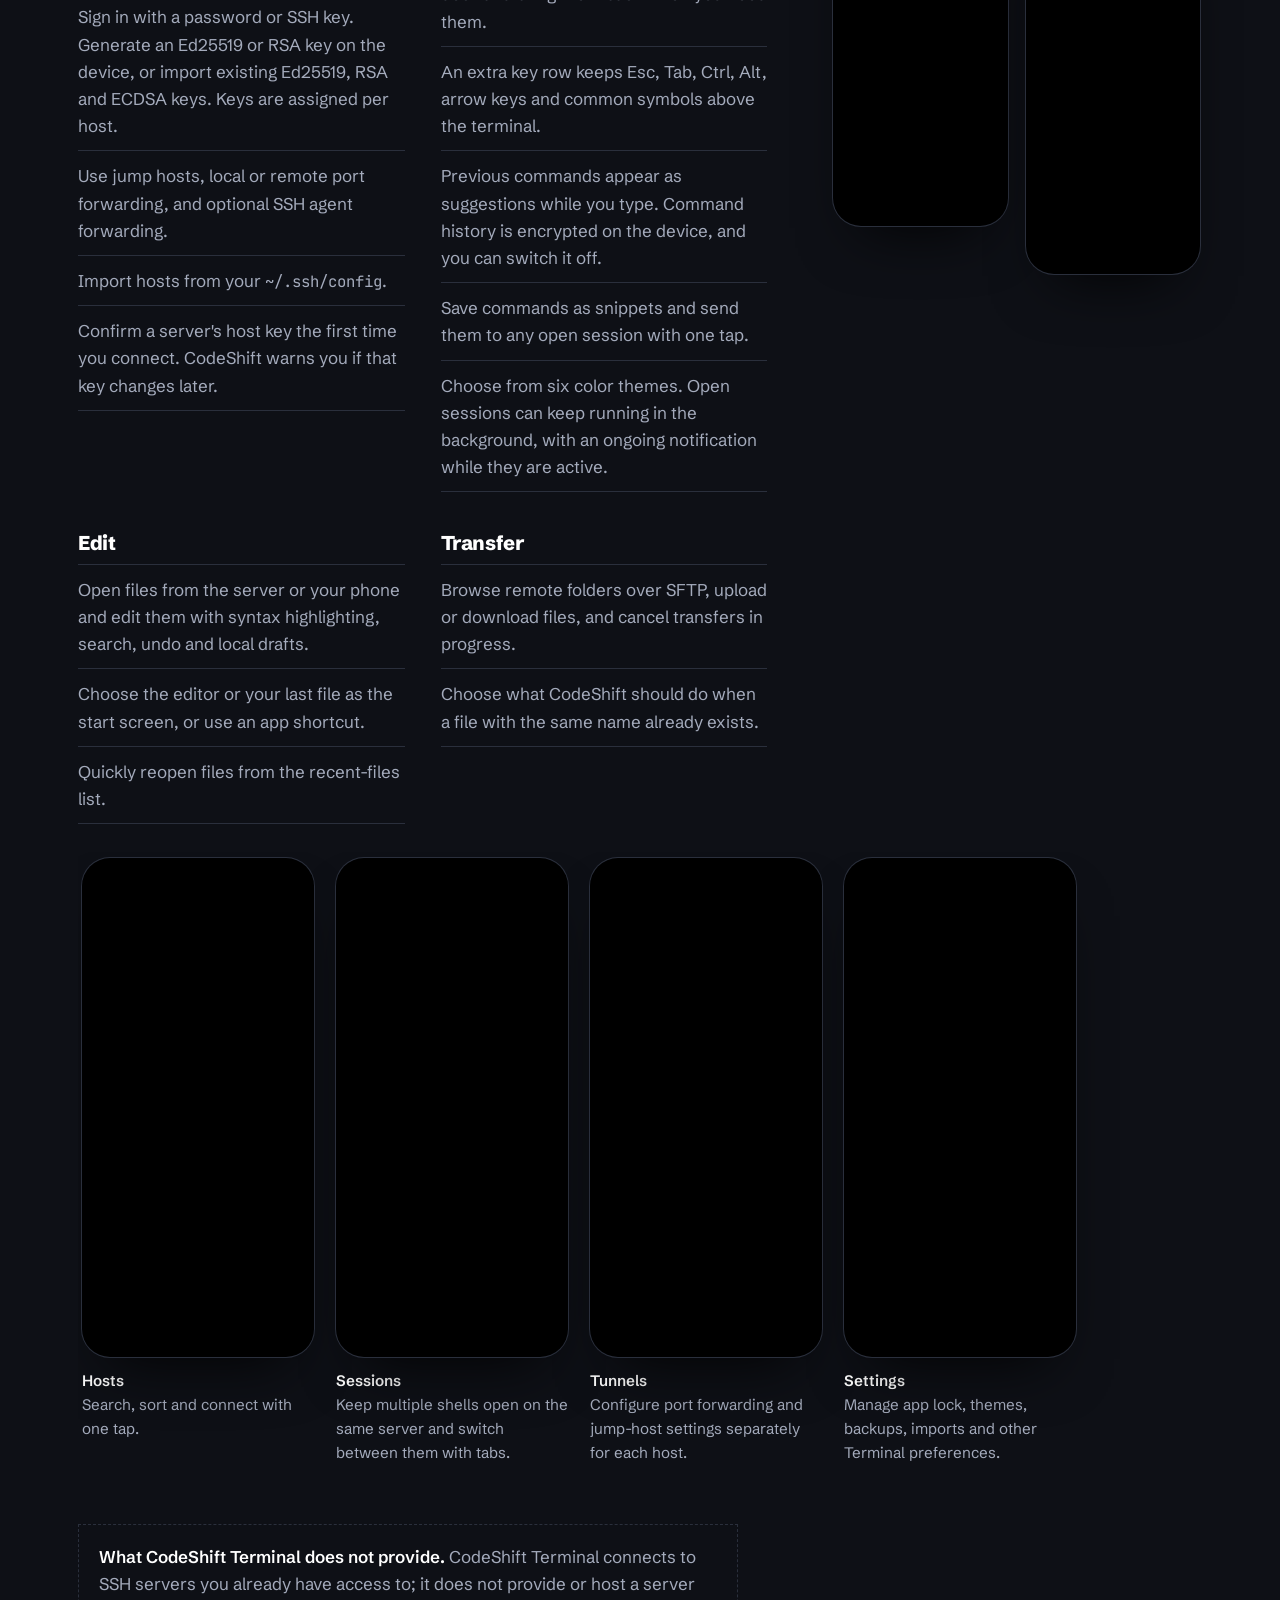
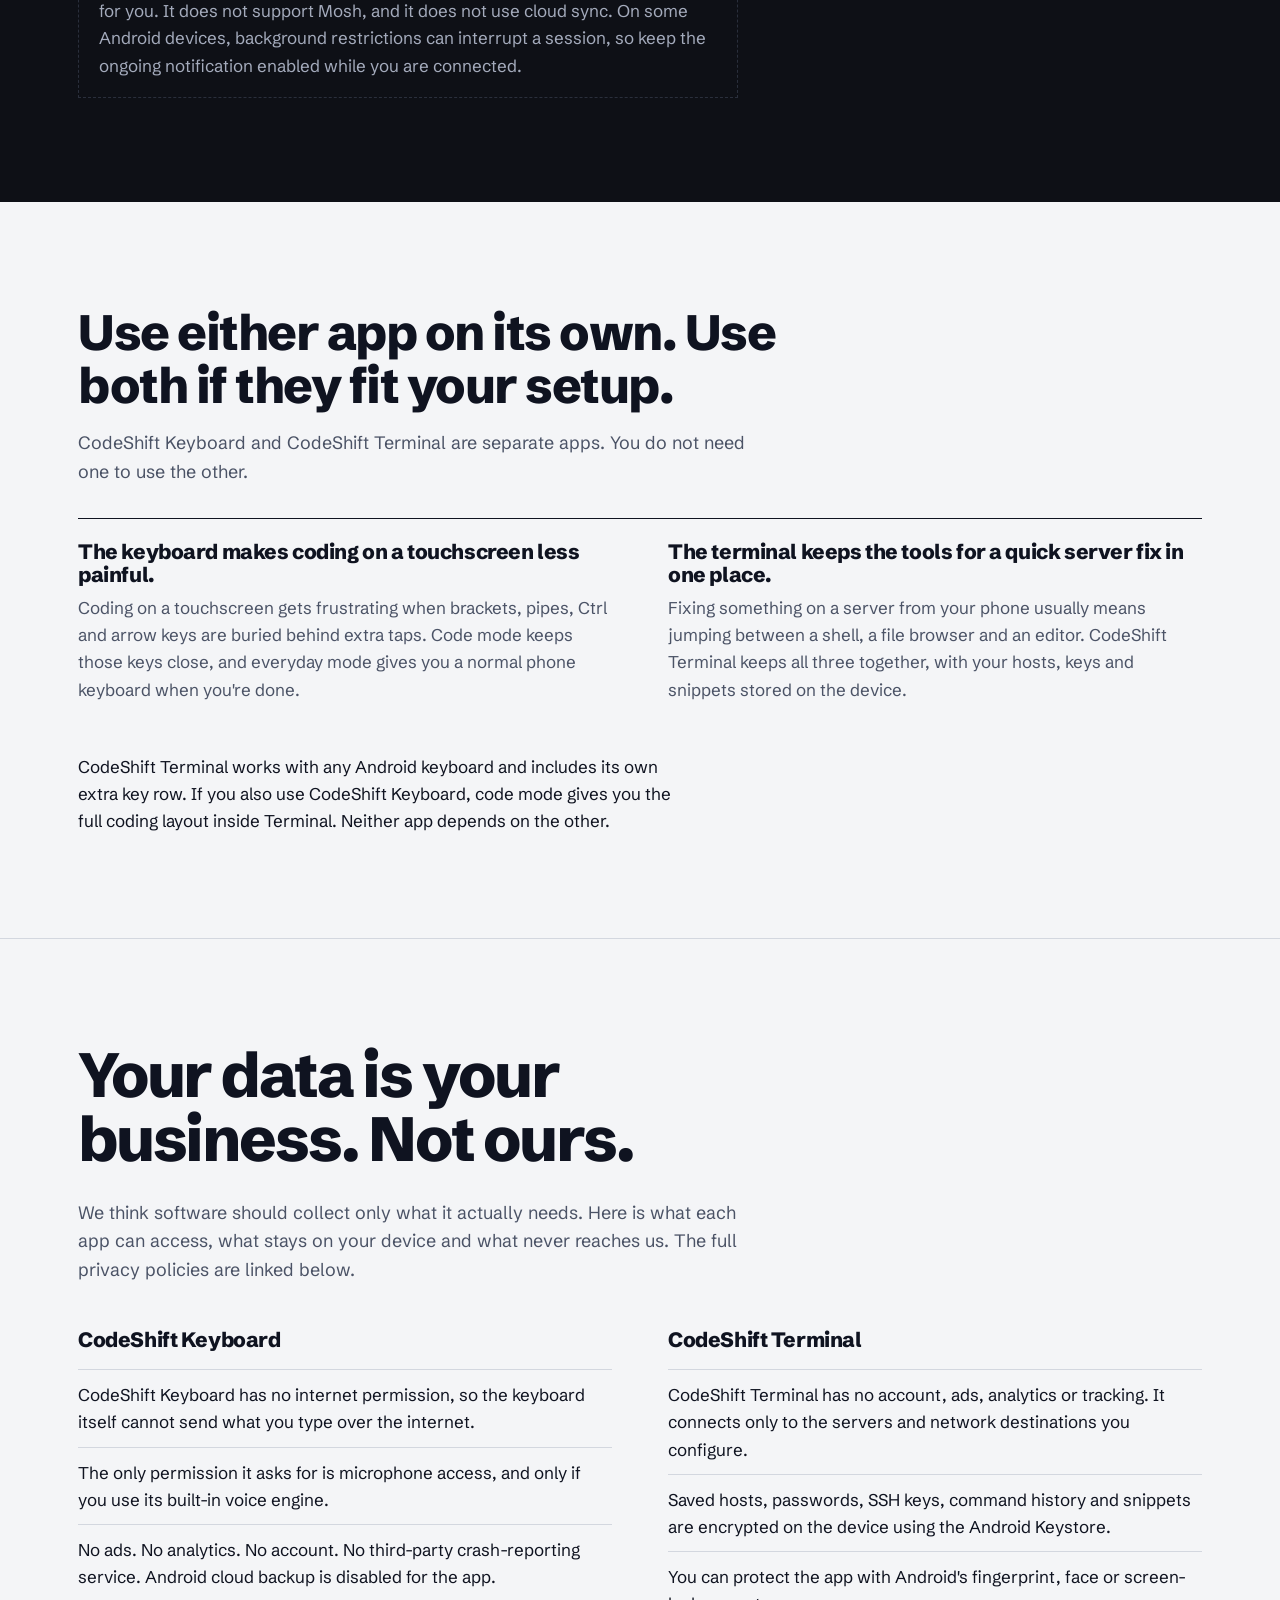
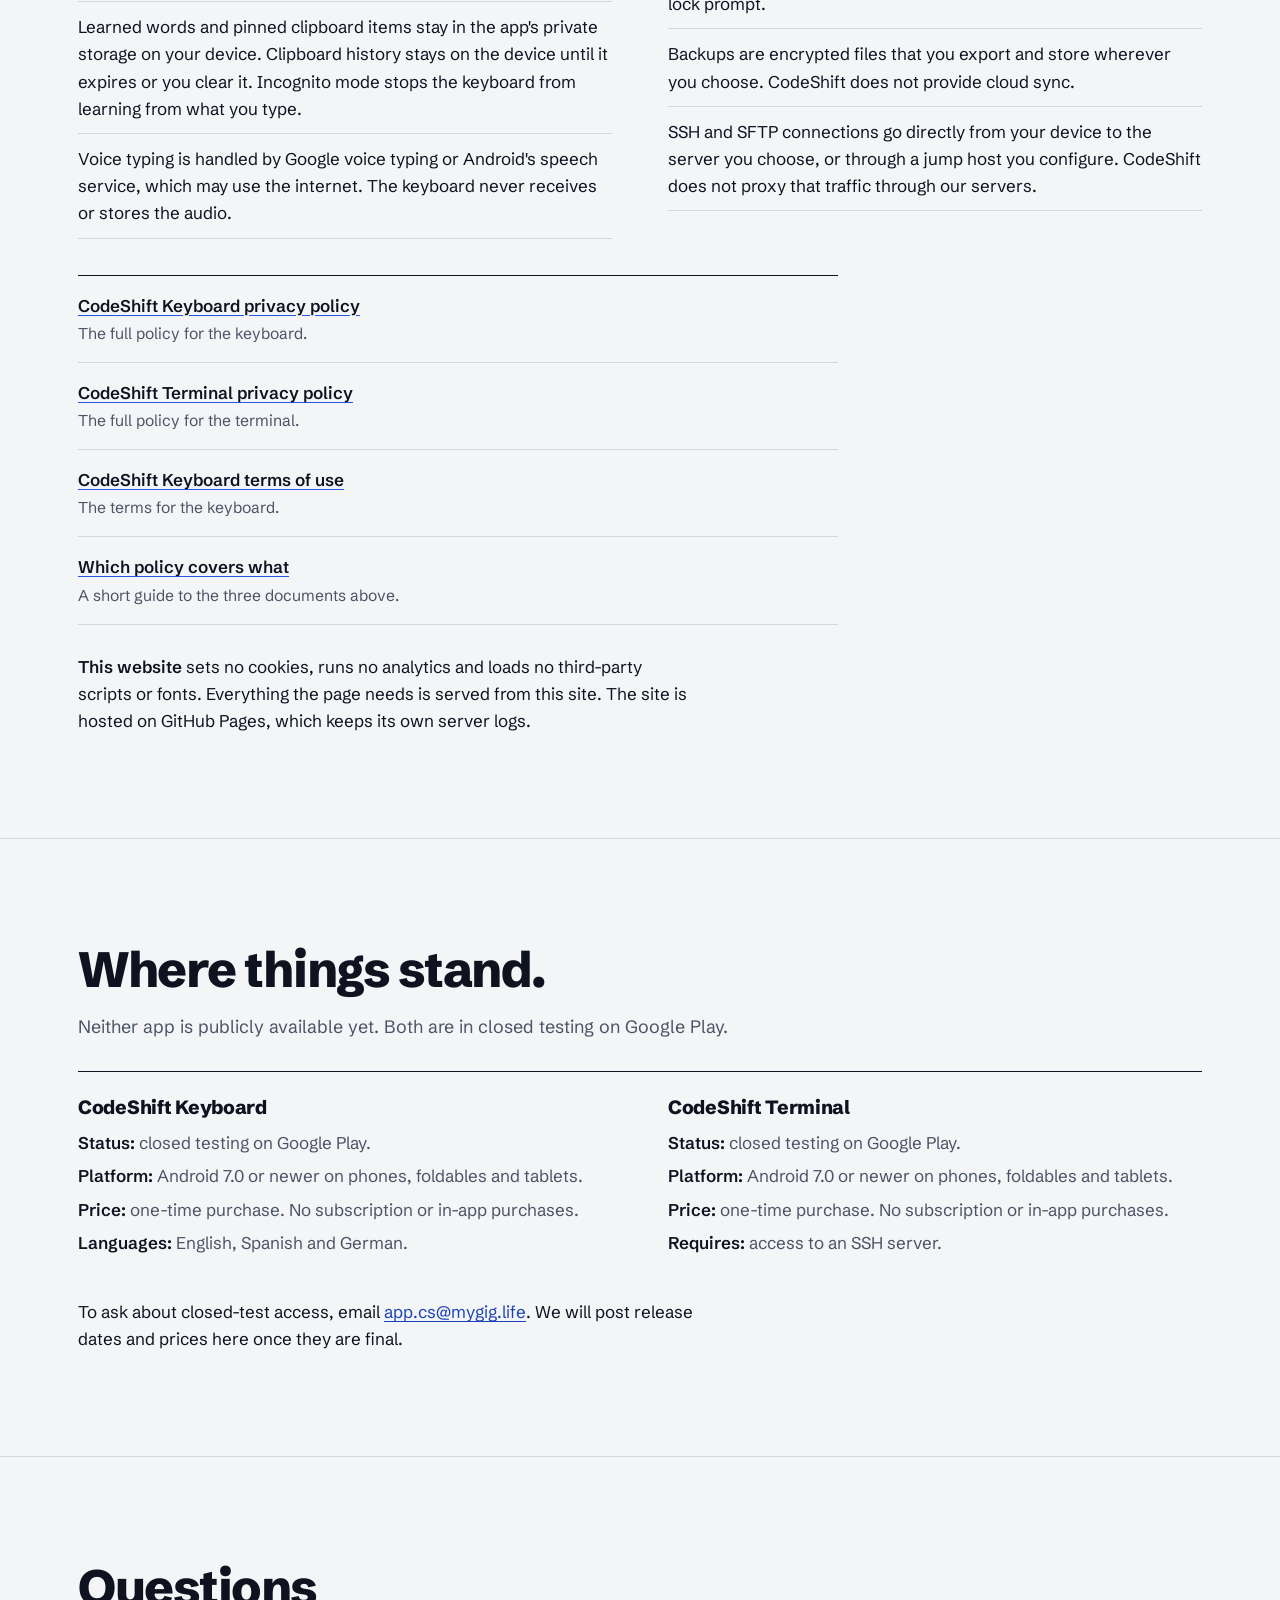
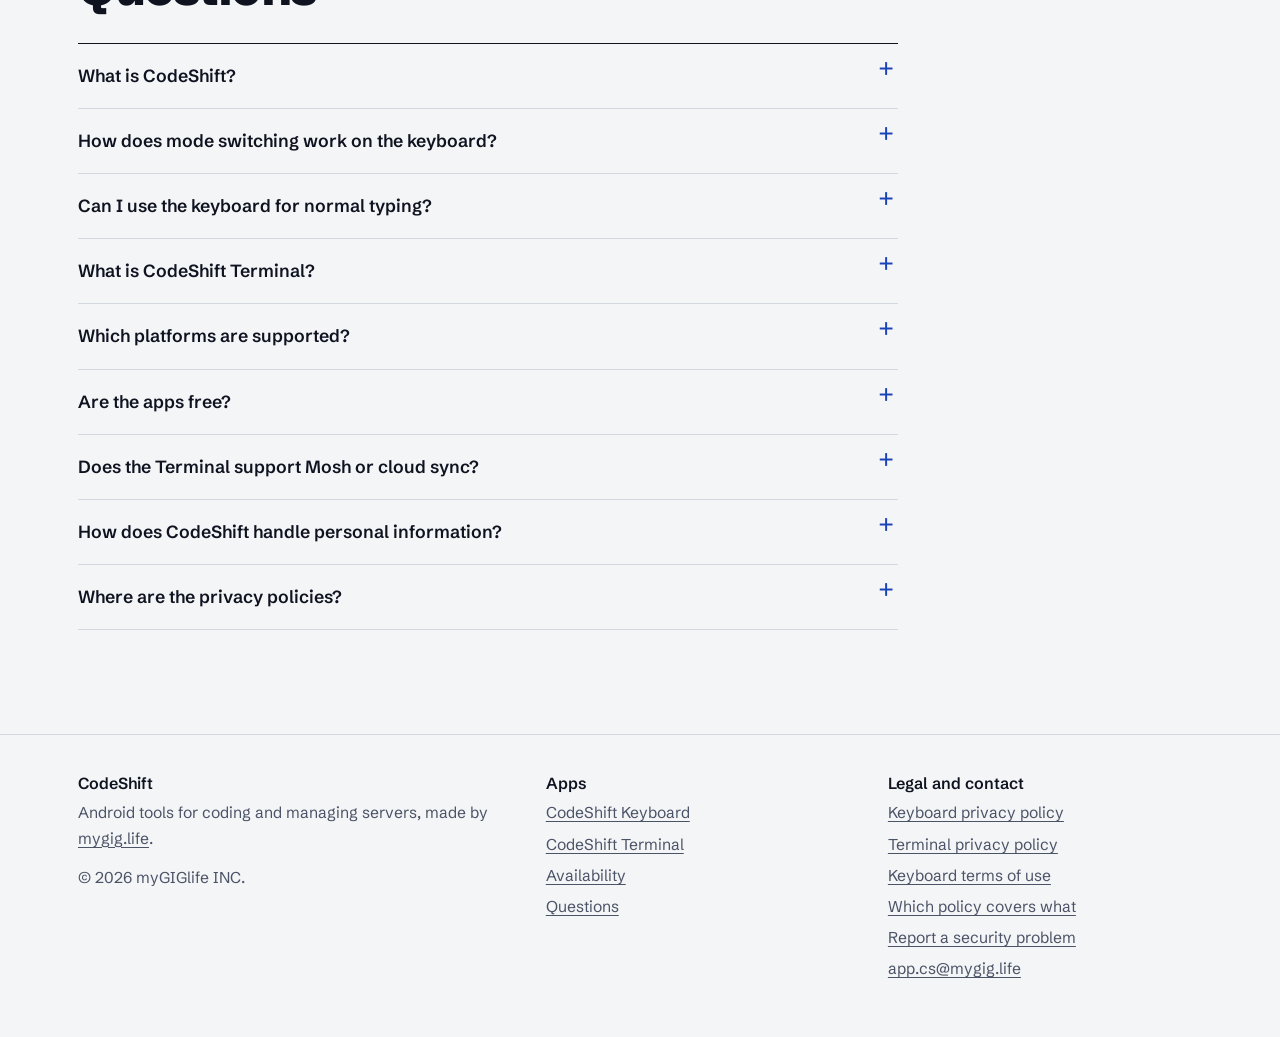
==== commit a48bcce2: "Add security.txt and a security reporting page Co-Authored-By: Claude Sonnet 5.5 <noreply@anthropic." ====
--- a/index.html
+++ b/index.html
@@ -367,6 +367,7 @@
         <li><a href="https://codeshift.mygig.life/terminal/privacy/">Terminal privacy policy</a></li>
         <li><a href="https://codeshift.mygig.life/terms/">Keyboard terms of use</a></li>
         <li><a href="privacy/">Which policy covers what</a></li>
+        <li><a href="/security/">Report a security problem</a></li>
         <li><a href="mailto:app.cs@mygig.life">app.cs@mygig.life</a></li>
       </ul>
     </div>
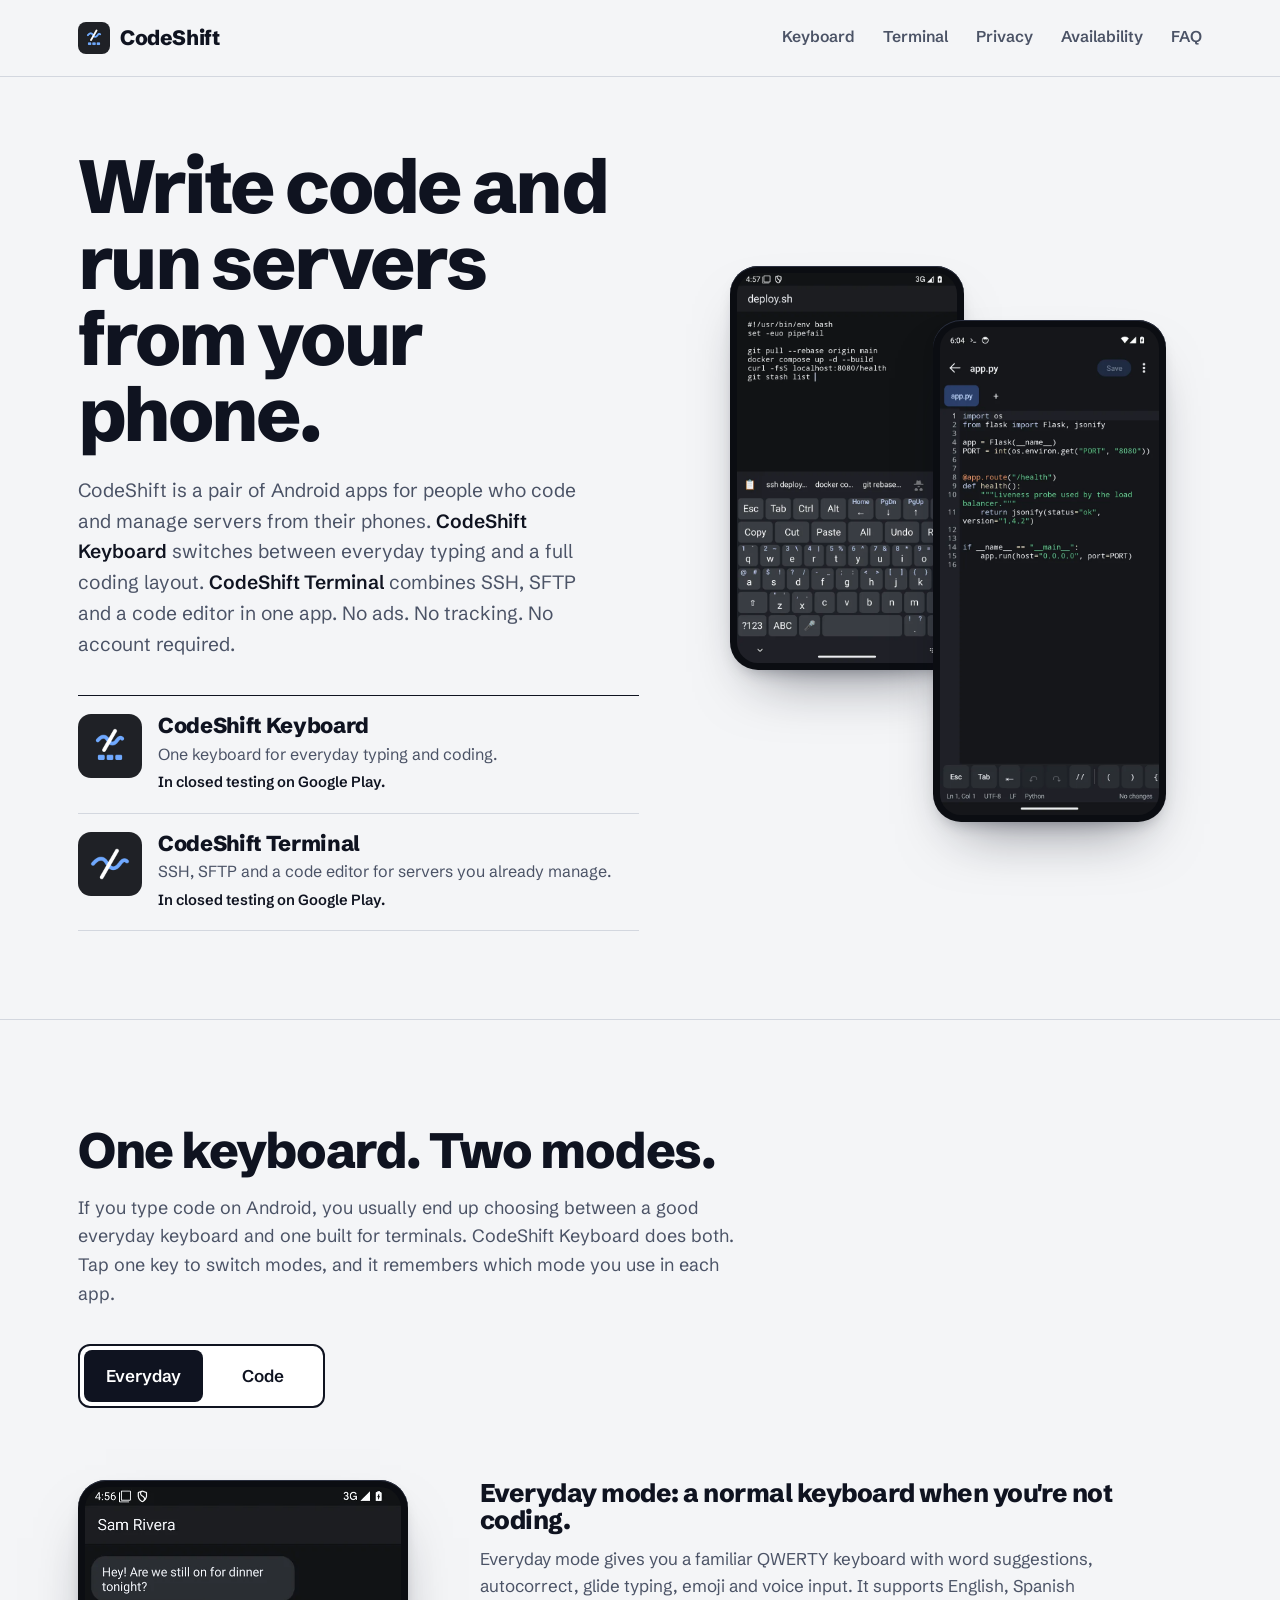
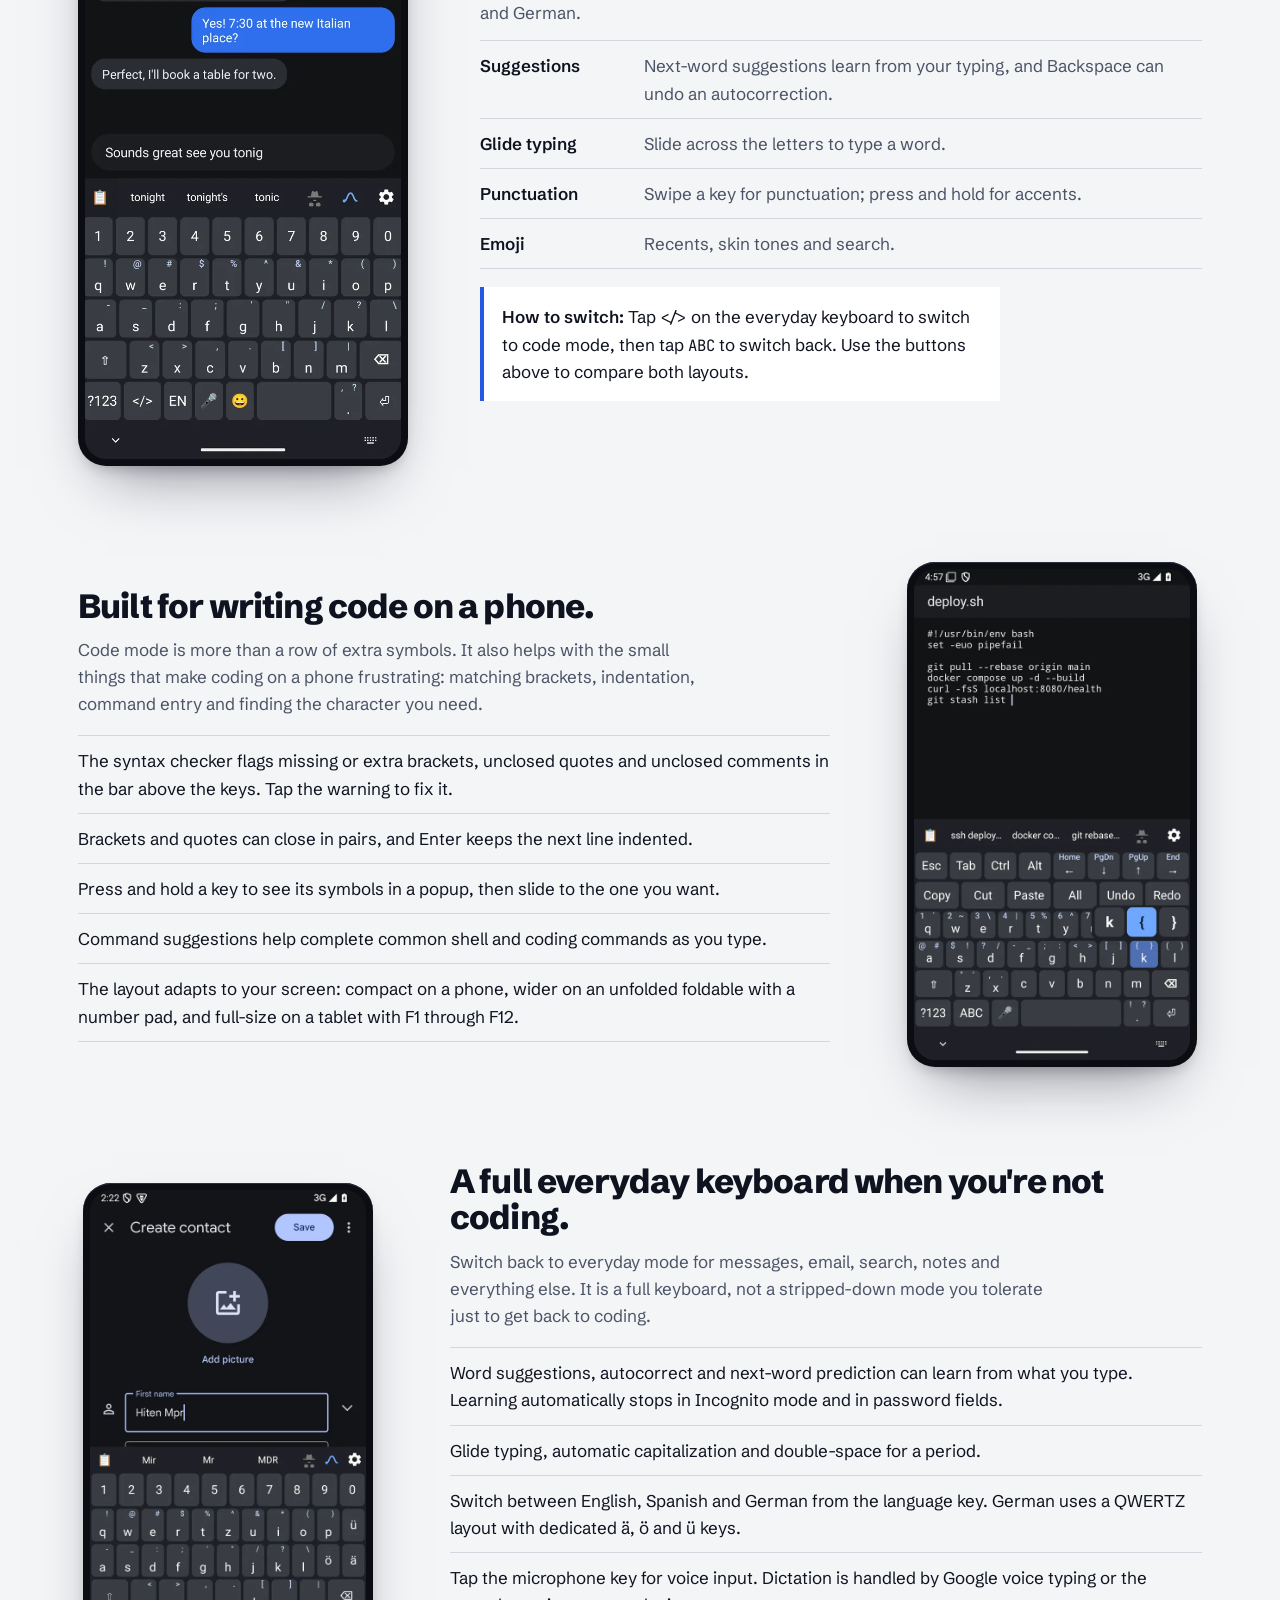
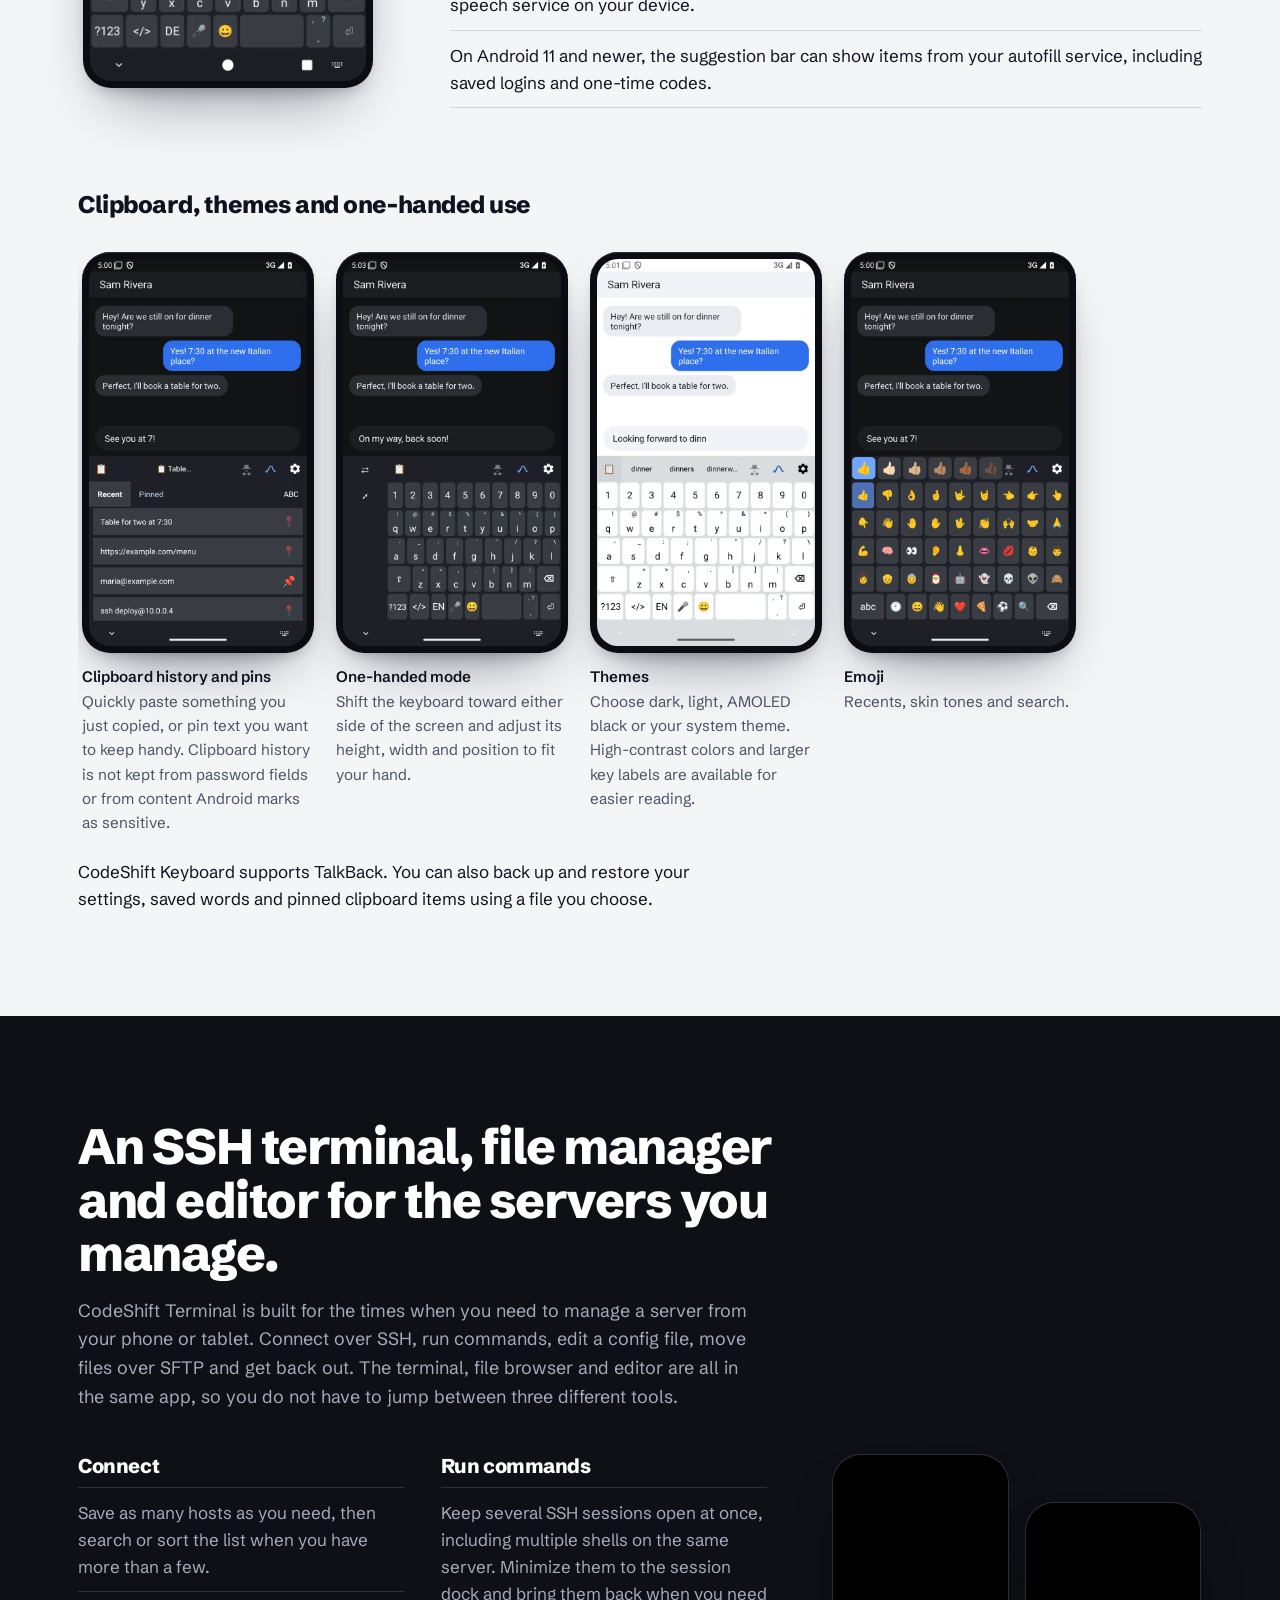
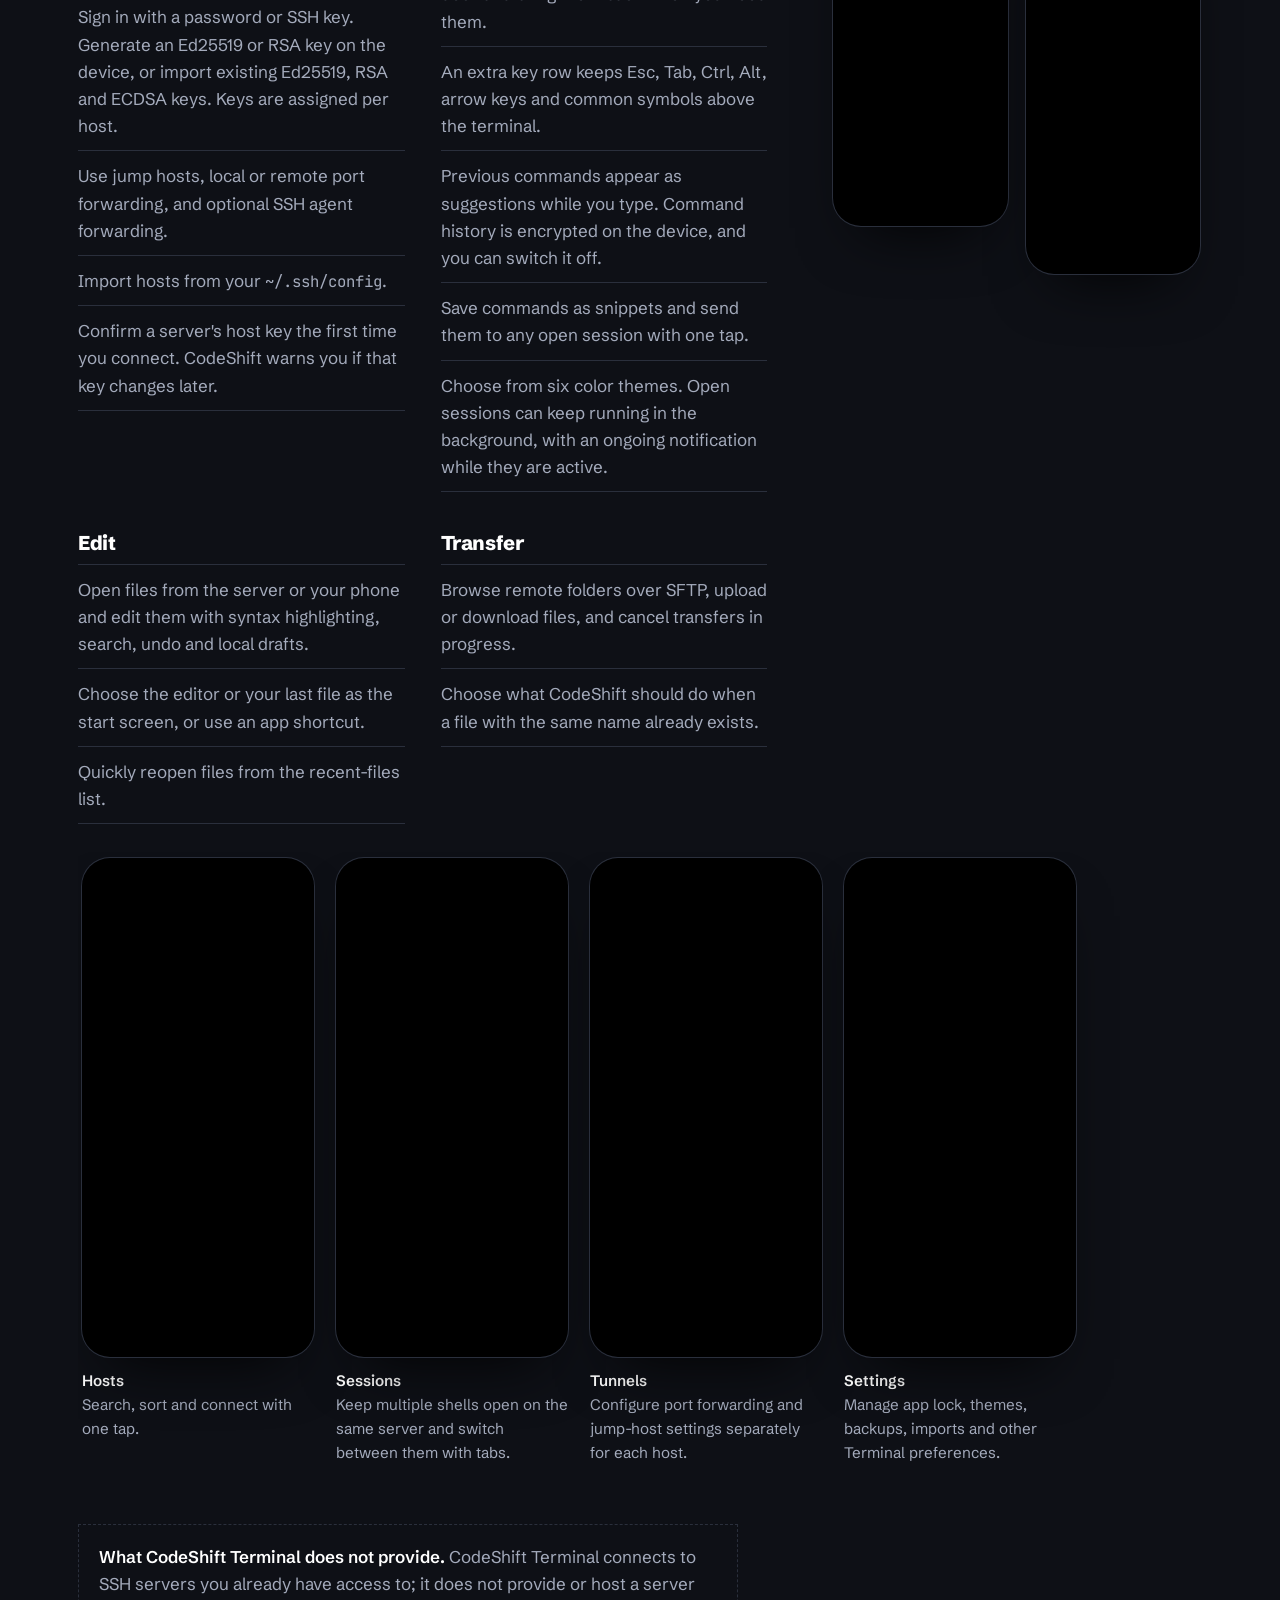
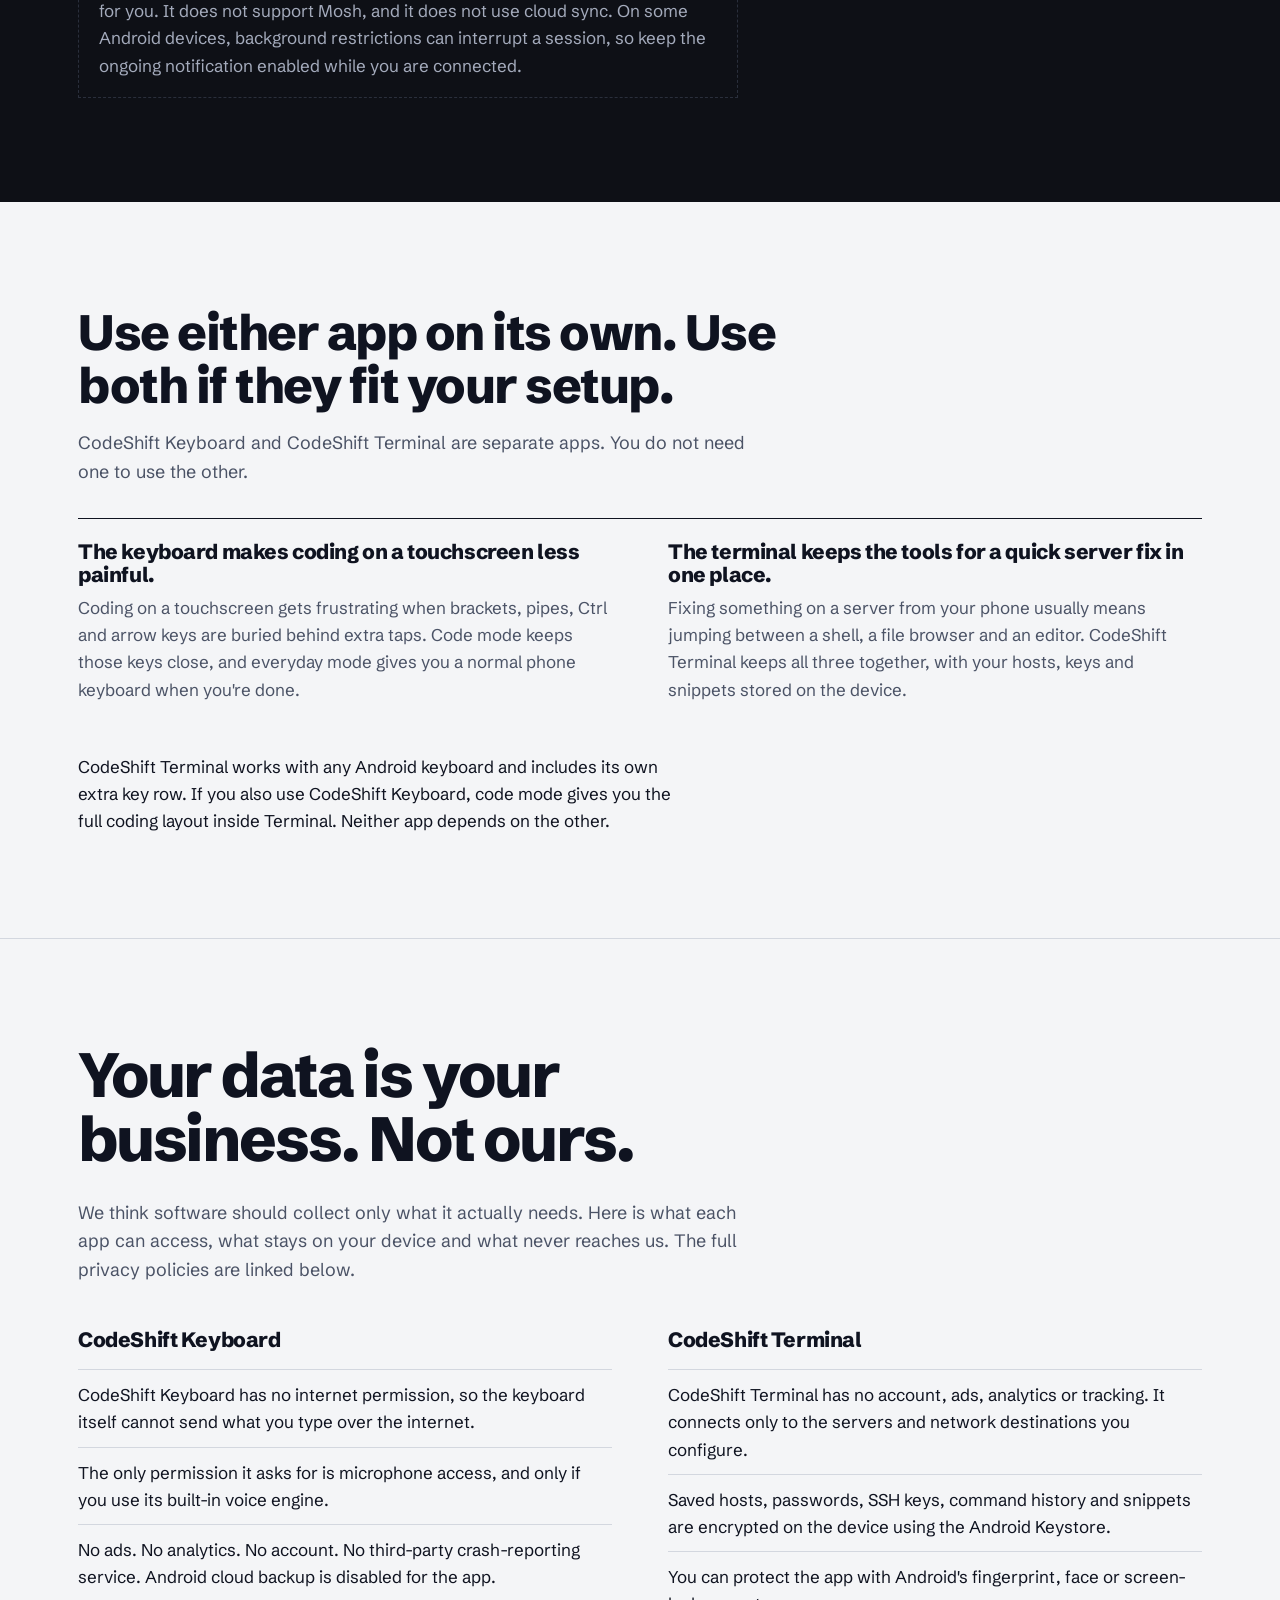
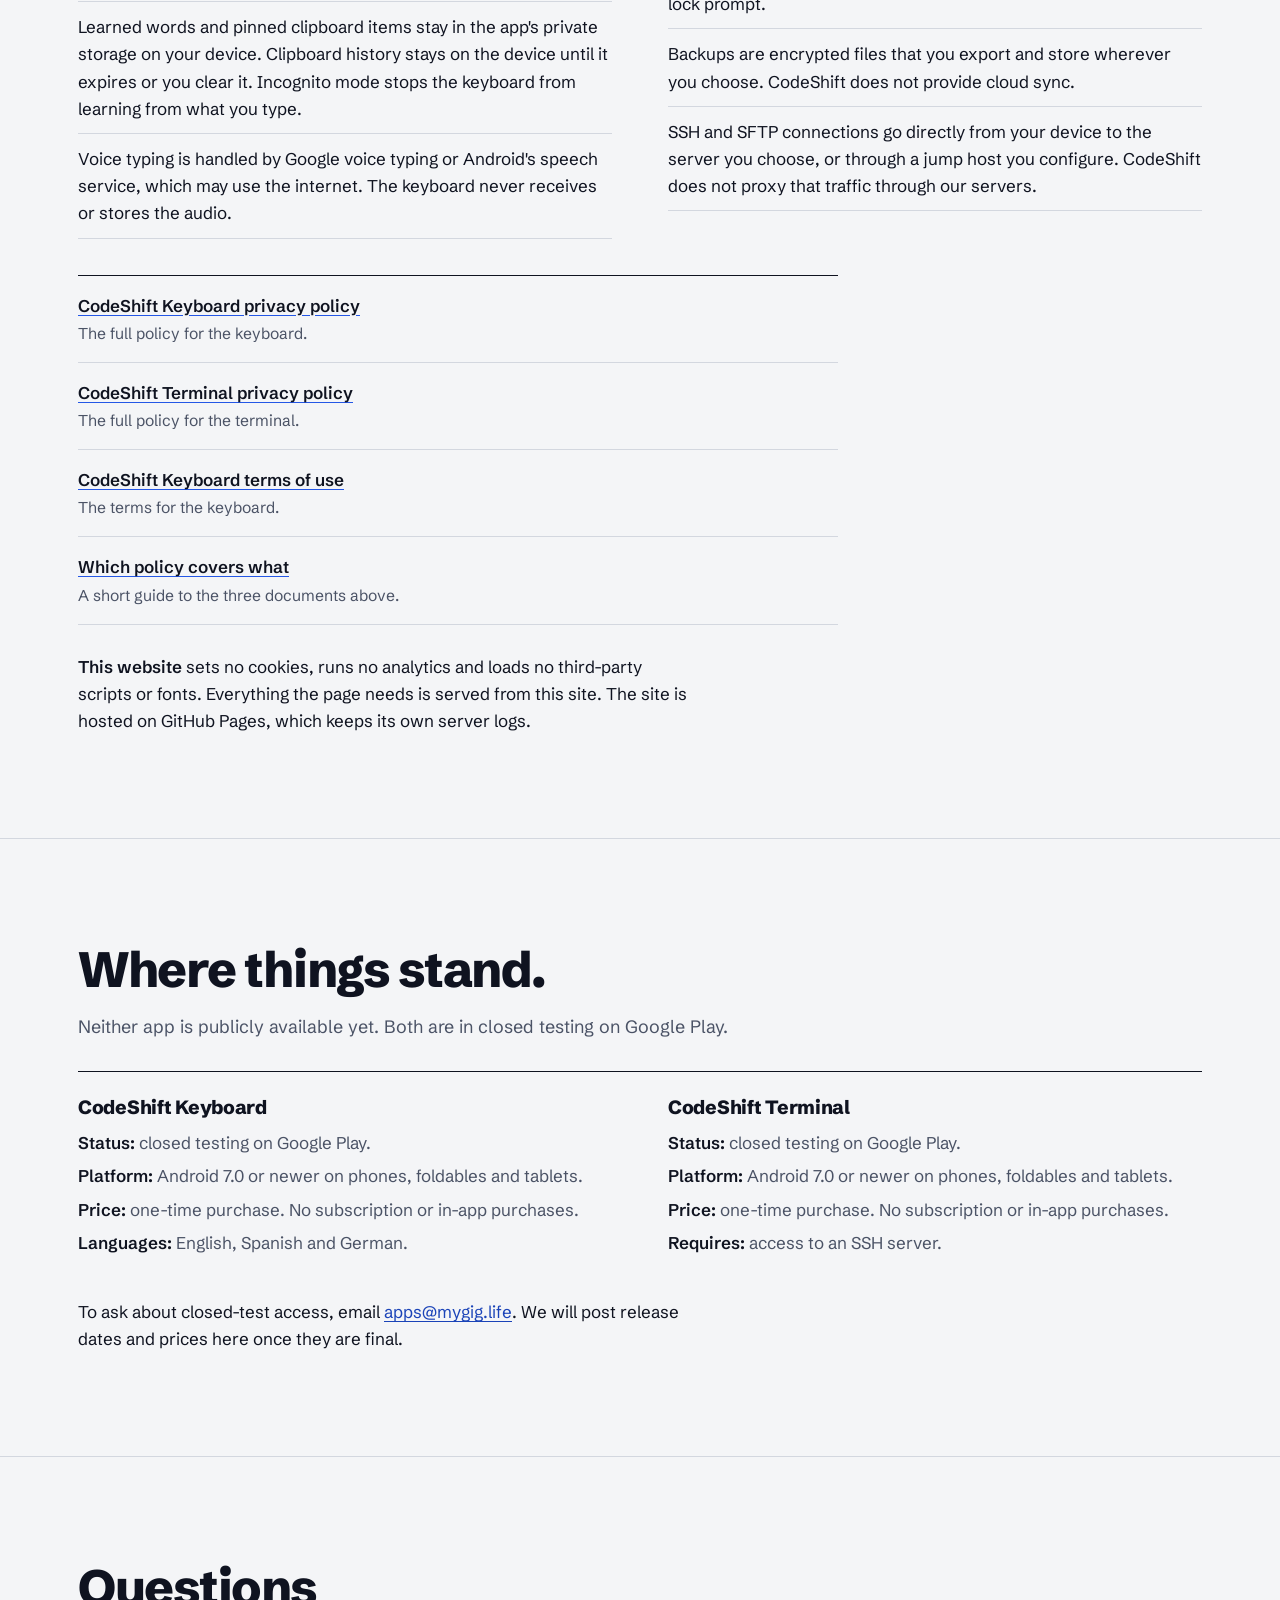
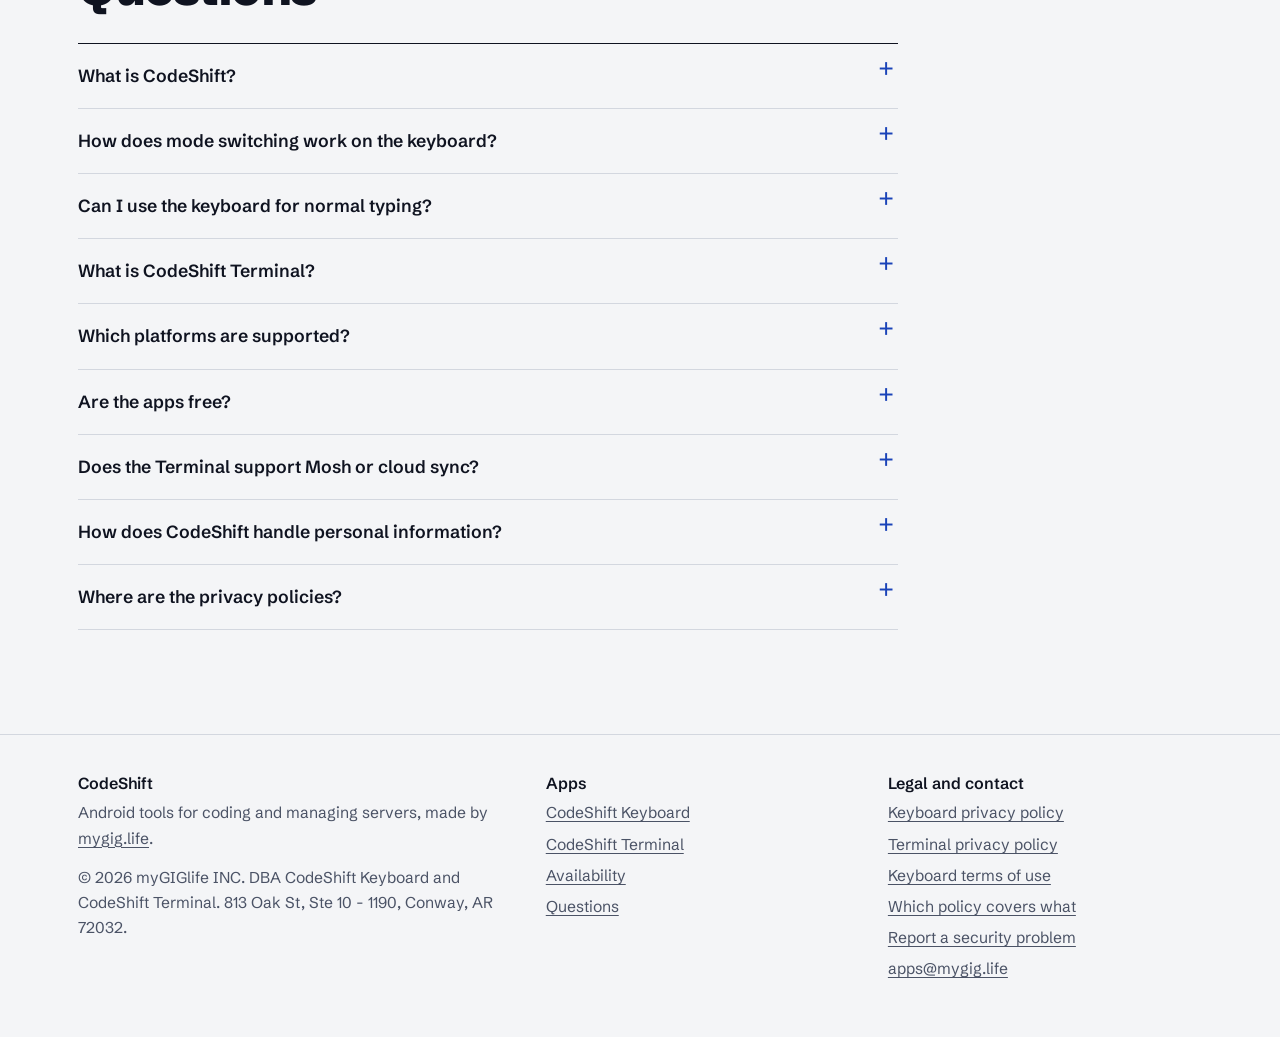
==== commit 43f7c1b4: "Site: new business address, DBA line and apps@ contact Co-Authored-By: Claude Sonnet 5.5 <noreply@an" ====
--- a/index.html
+++ b/index.html
@@ -321,7 +321,7 @@
         <dd><b>Requires:</b> access to an SSH server.</dd>
       </dl>
     </div>
-    <p class="avail-note">To ask about closed-test access, email <a href="mailto:app.cs@mygig.life">app.cs@mygig.life</a>. We will post release dates and prices here once they are final.</p>
+    <p class="avail-note">To ask about closed-test access, email <a href="mailto:apps@mygig.life">apps@mygig.life</a>. We will post release dates and prices here once they are final.</p>
   </div>
 </section>
 
@@ -349,7 +349,7 @@
     <div>
       <h2>CodeShift</h2>
       <p class="legal">Android tools for coding and managing servers, made by <a href="https://mygig.life">mygig.life</a>.</p>
-      <p class="legal copy">© 2026 myGIGlife INC.</p>
+      <p class="legal copy">© 2026 myGIGlife INC. DBA CodeShift Keyboard and CodeShift Terminal. 813 Oak St, Ste 10 - 1190, Conway, AR 72032.</p>
     </div>
     <div>
       <h2>Apps</h2>
@@ -368,7 +368,7 @@
         <li><a href="https://codeshift.mygig.life/terms/">Keyboard terms of use</a></li>
         <li><a href="privacy/">Which policy covers what</a></li>
         <li><a href="/security/">Report a security problem</a></li>
-        <li><a href="mailto:app.cs@mygig.life">app.cs@mygig.life</a></li>
+        <li><a href="mailto:apps@mygig.life">apps@mygig.life</a></li>
       </ul>
     </div>
   </div>
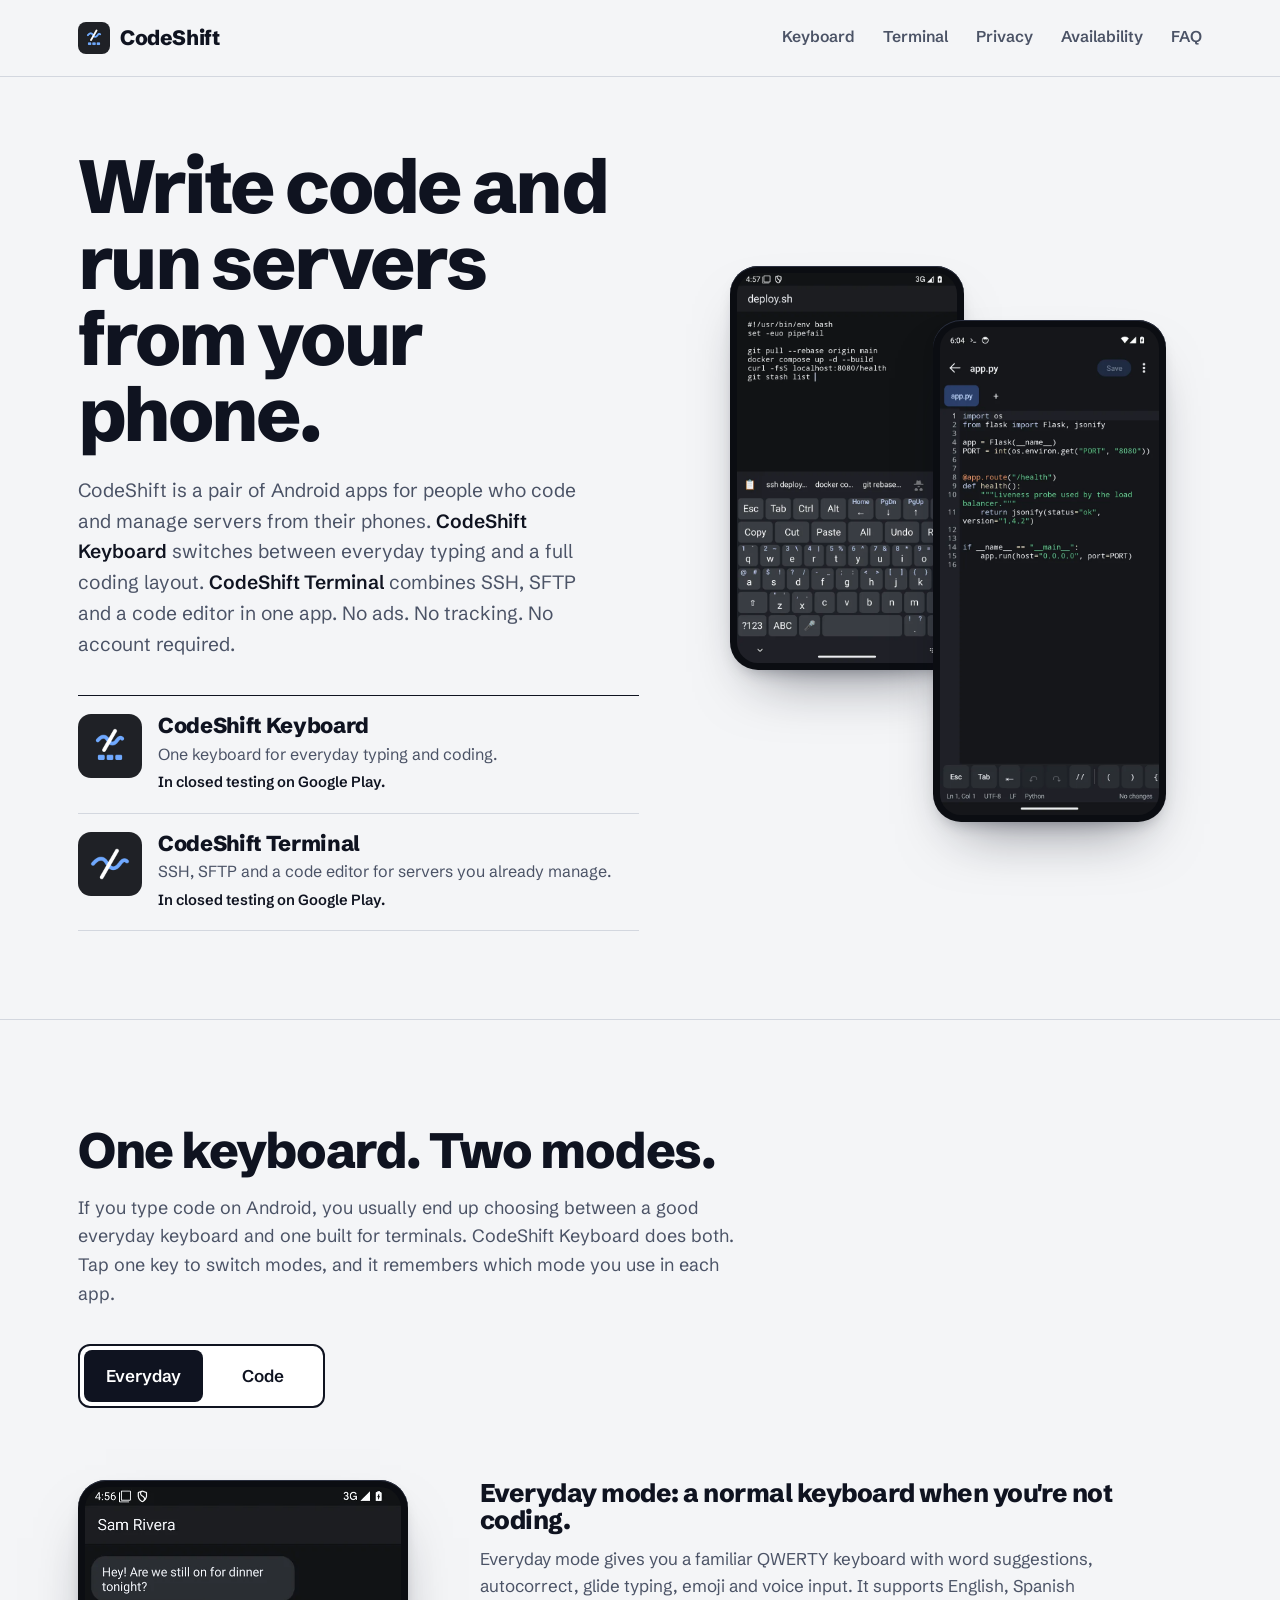
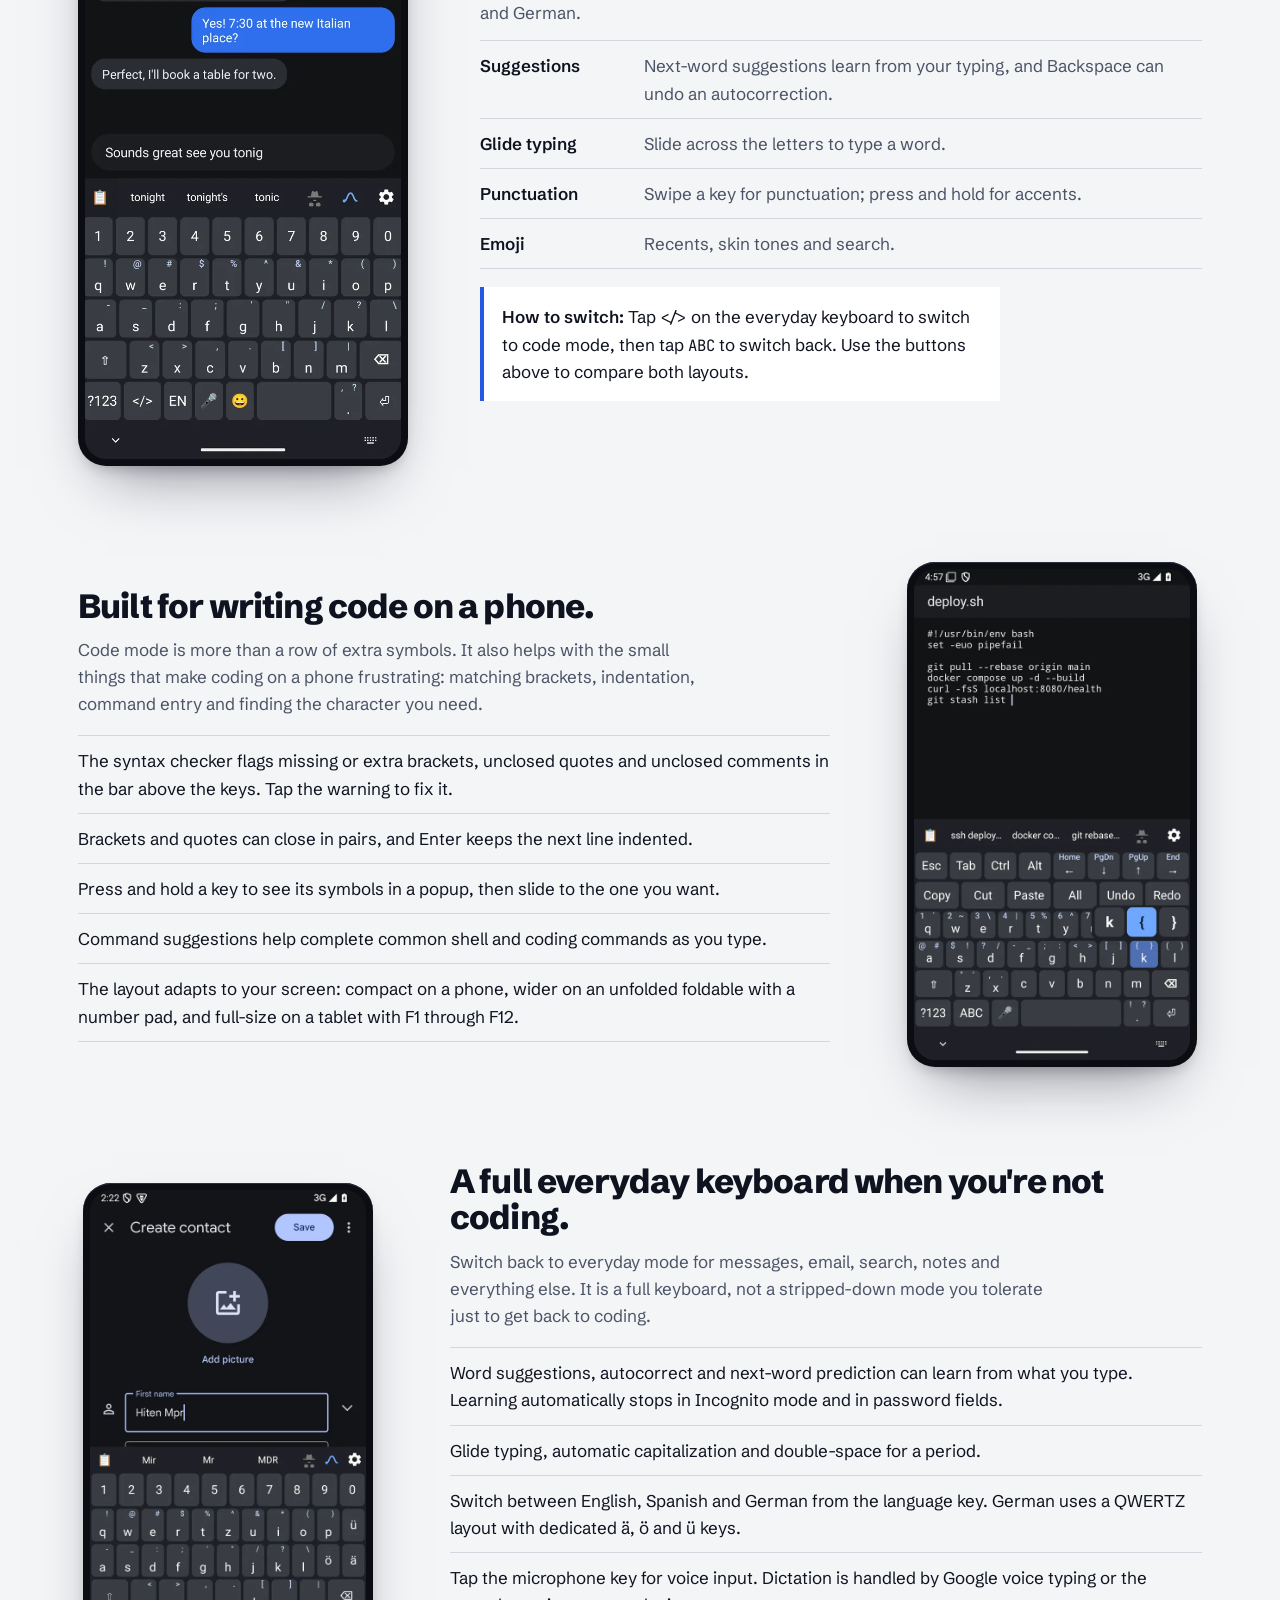
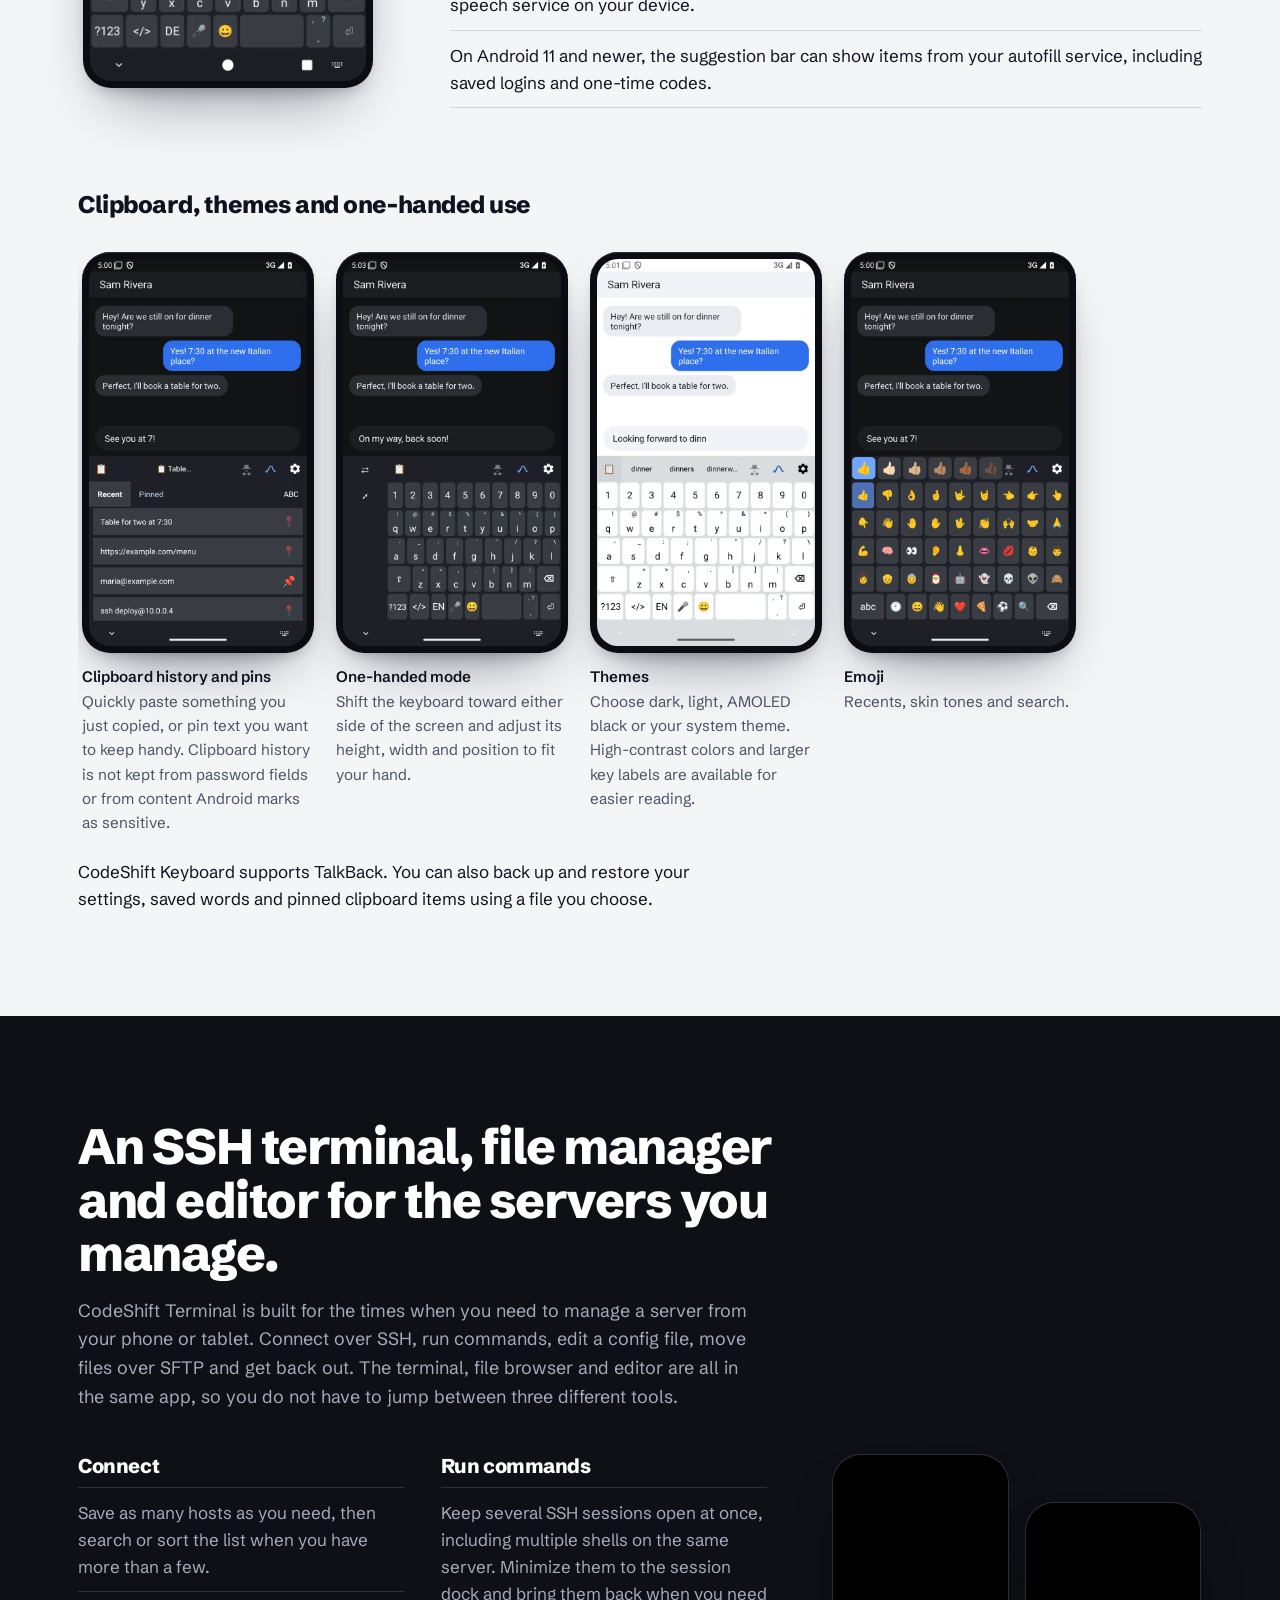
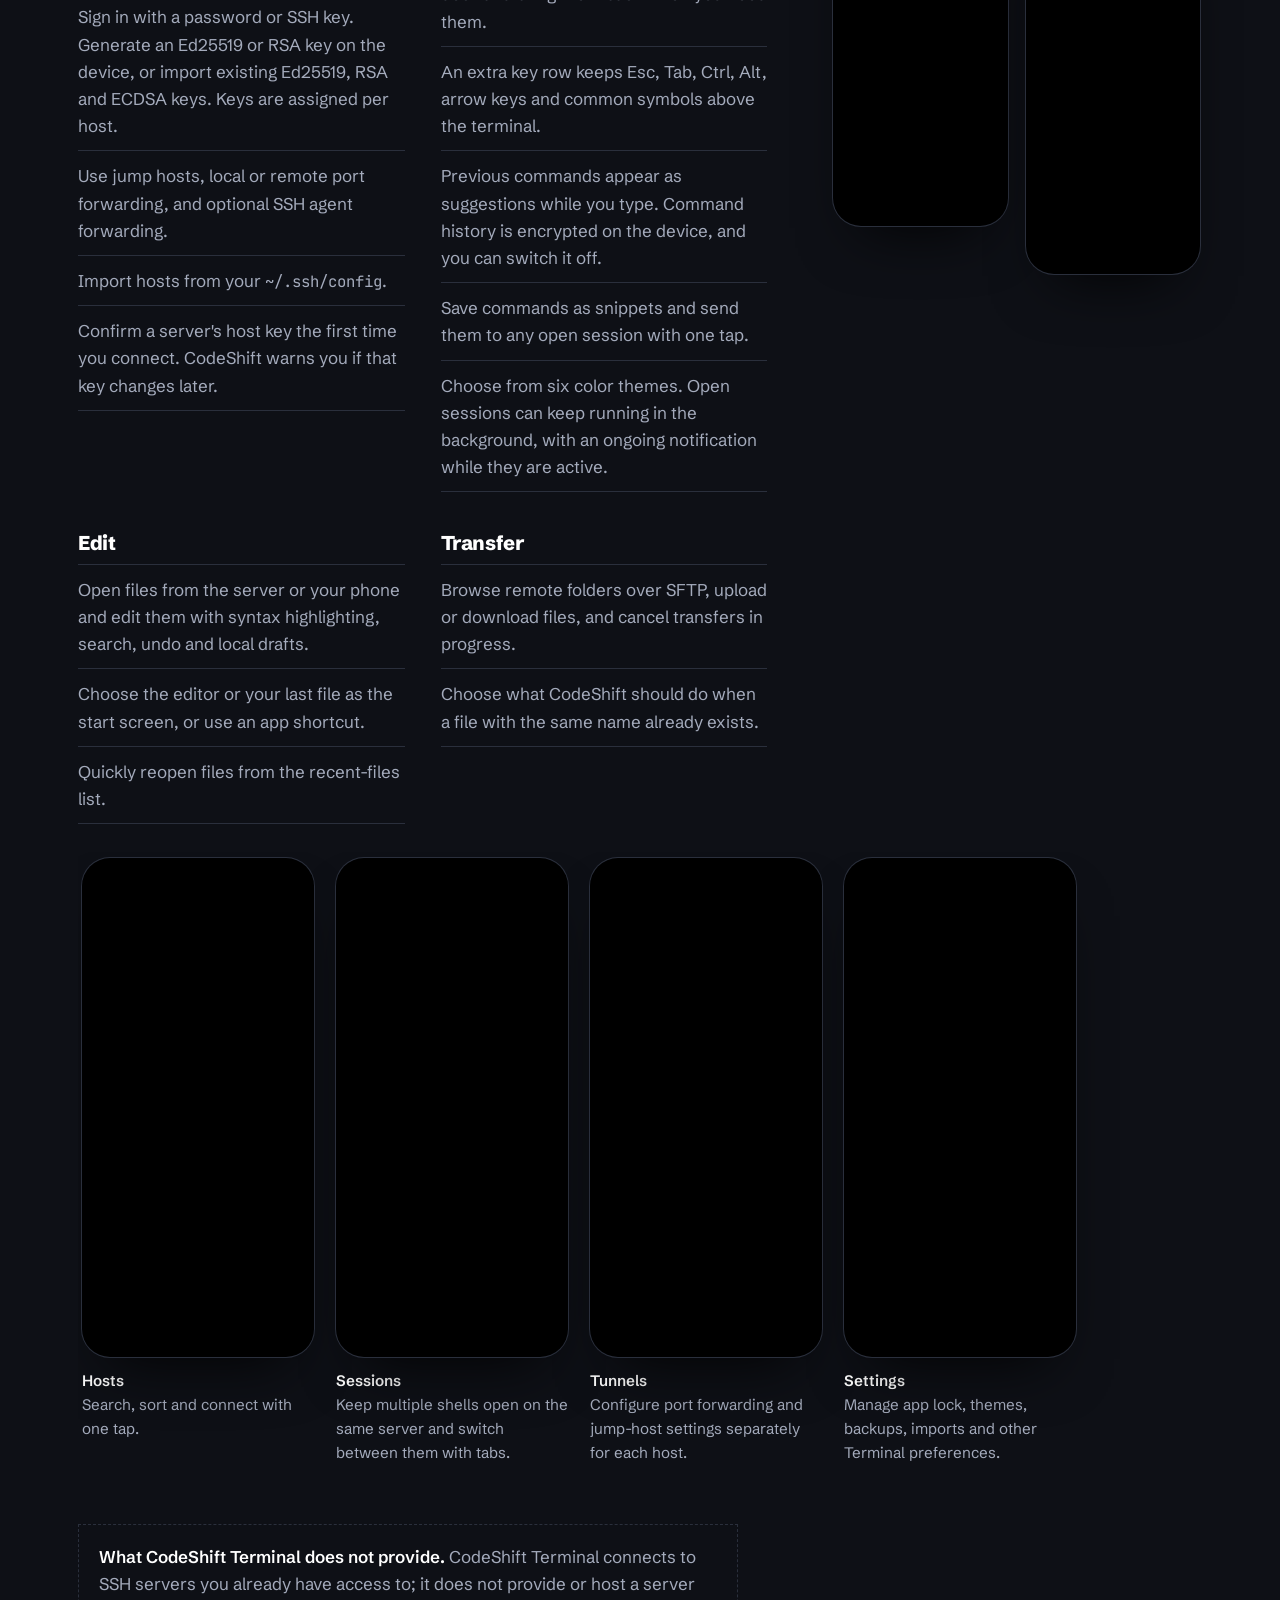
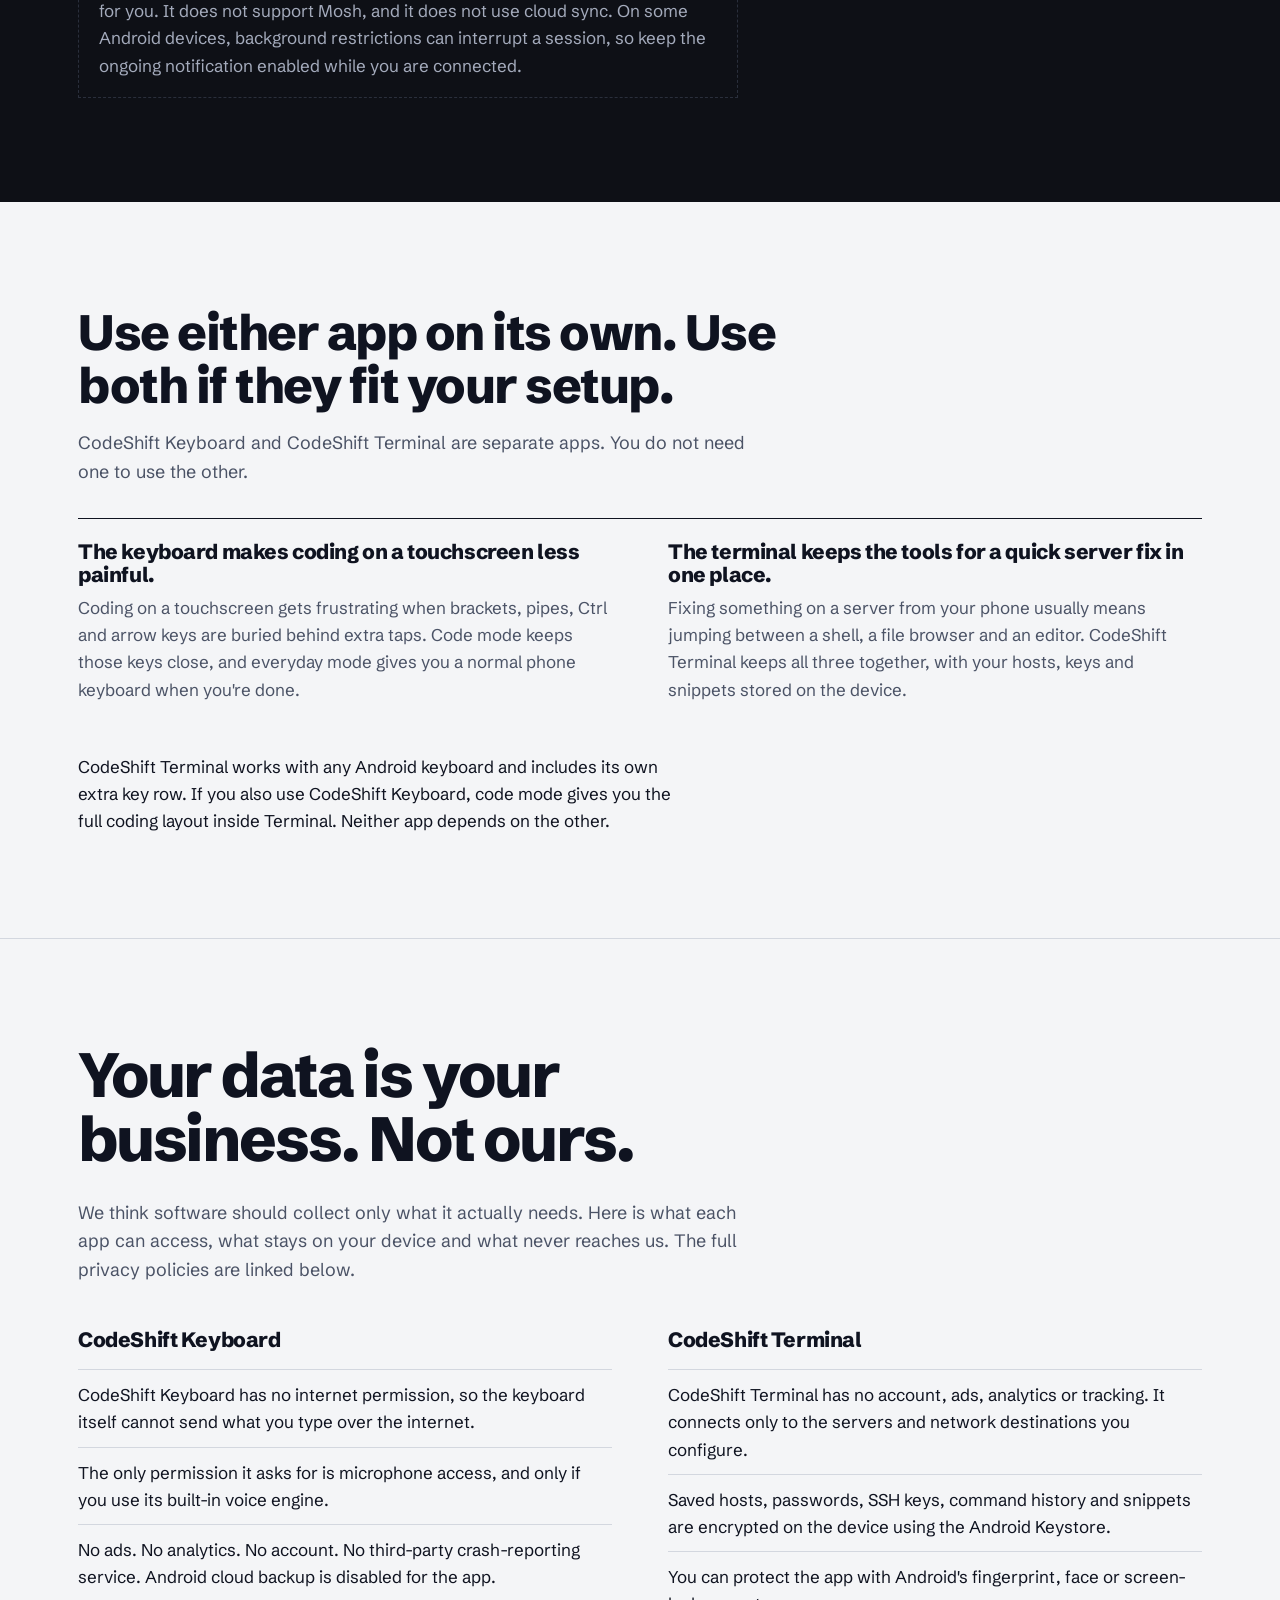
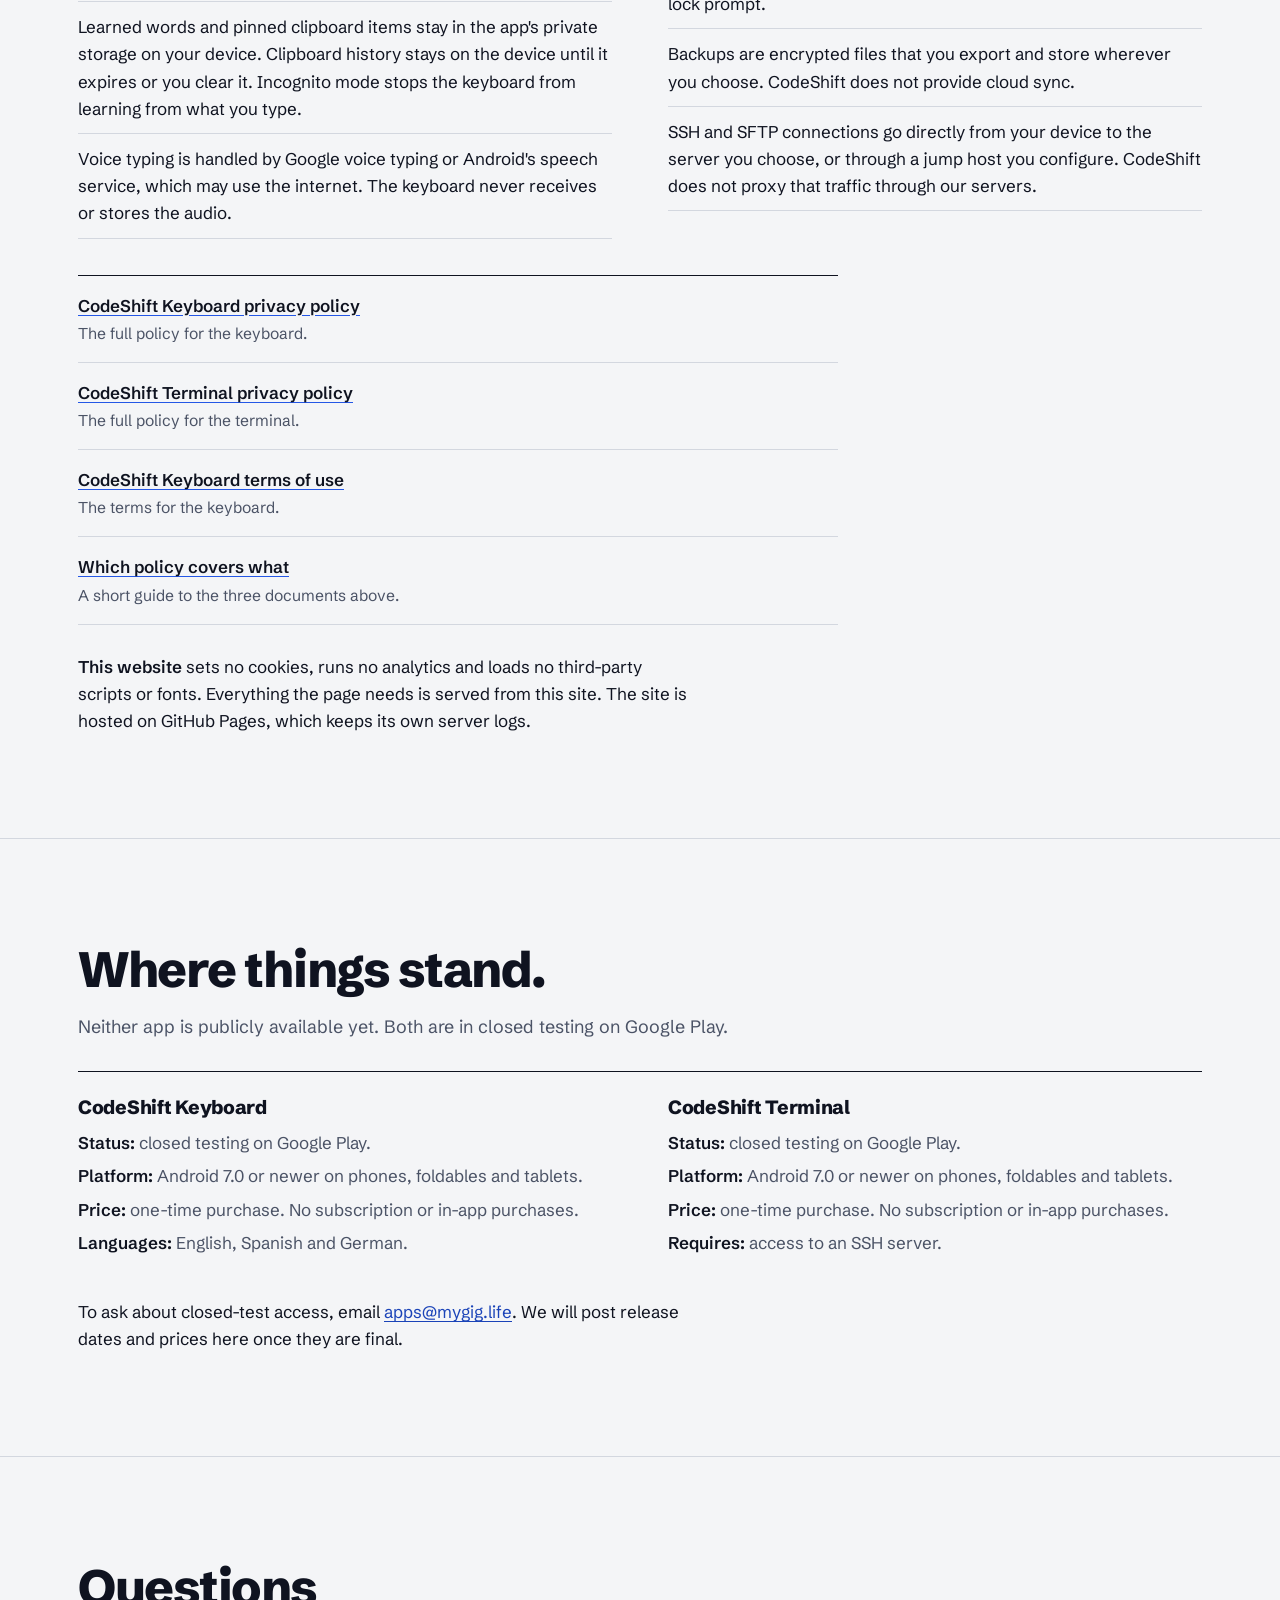
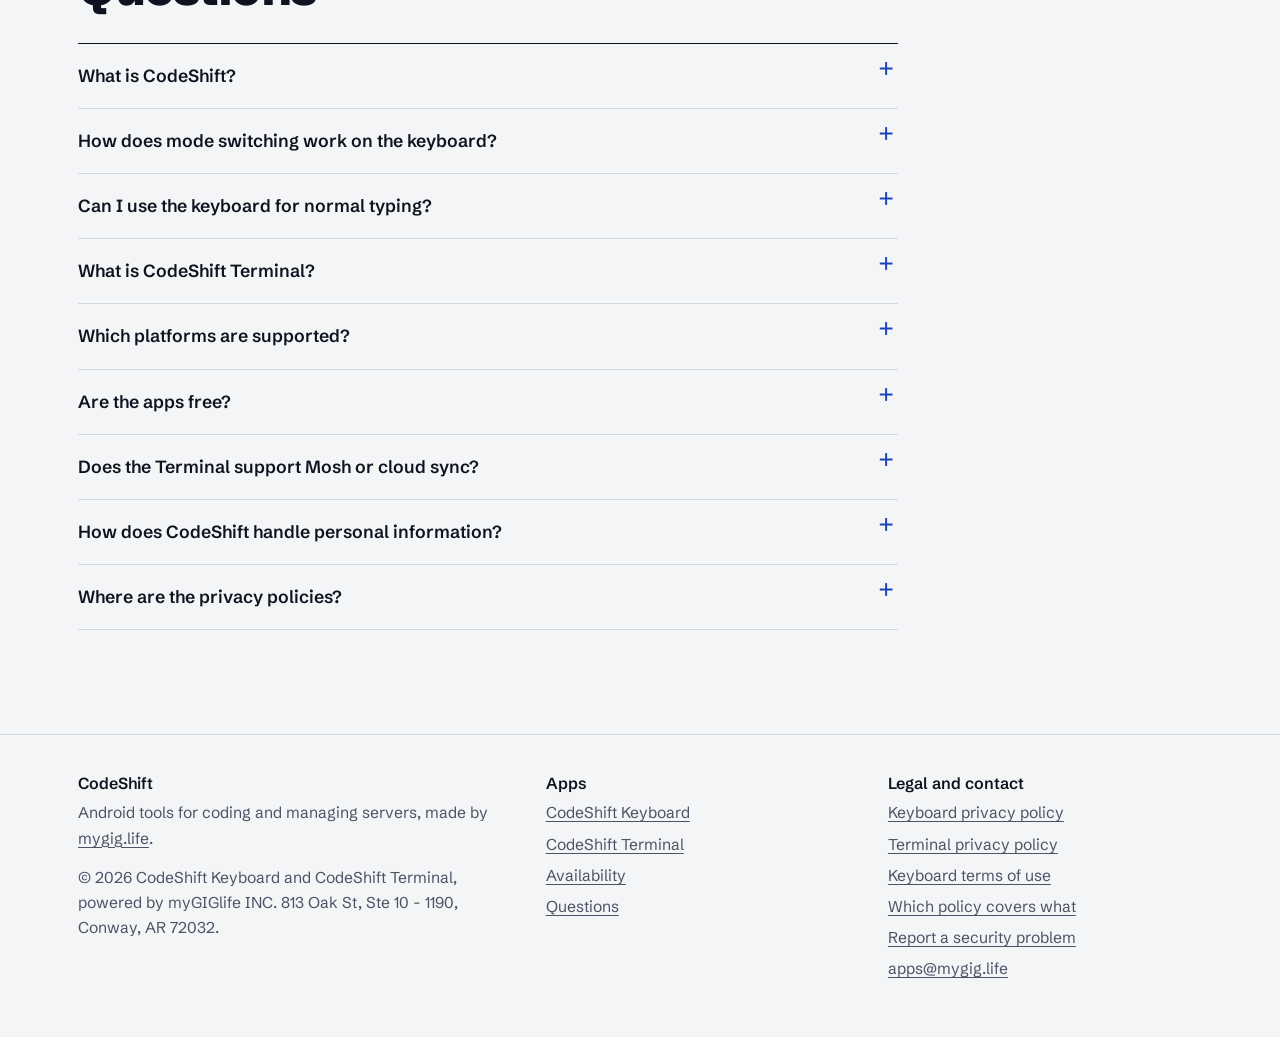
==== commit b146ff2a: "Business wording: '<App>, powered by myGIGlife INC.' (no DBA) Co-Authored-By: Claude Sonnet 5.5 <nor" ====
--- a/index.html
+++ b/index.html
@@ -349,7 +349,7 @@
     <div>
       <h2>CodeShift</h2>
       <p class="legal">Android tools for coding and managing servers, made by <a href="https://mygig.life">mygig.life</a>.</p>
-      <p class="legal copy">© 2026 myGIGlife INC. DBA CodeShift Keyboard and CodeShift Terminal. 813 Oak St, Ste 10 - 1190, Conway, AR 72032.</p>
+      <p class="legal copy">© 2026 CodeShift Keyboard and CodeShift Terminal, powered by myGIGlife INC. 813 Oak St, Ste 10 - 1190, Conway, AR 72032.</p>
     </div>
     <div>
       <h2>Apps</h2>
